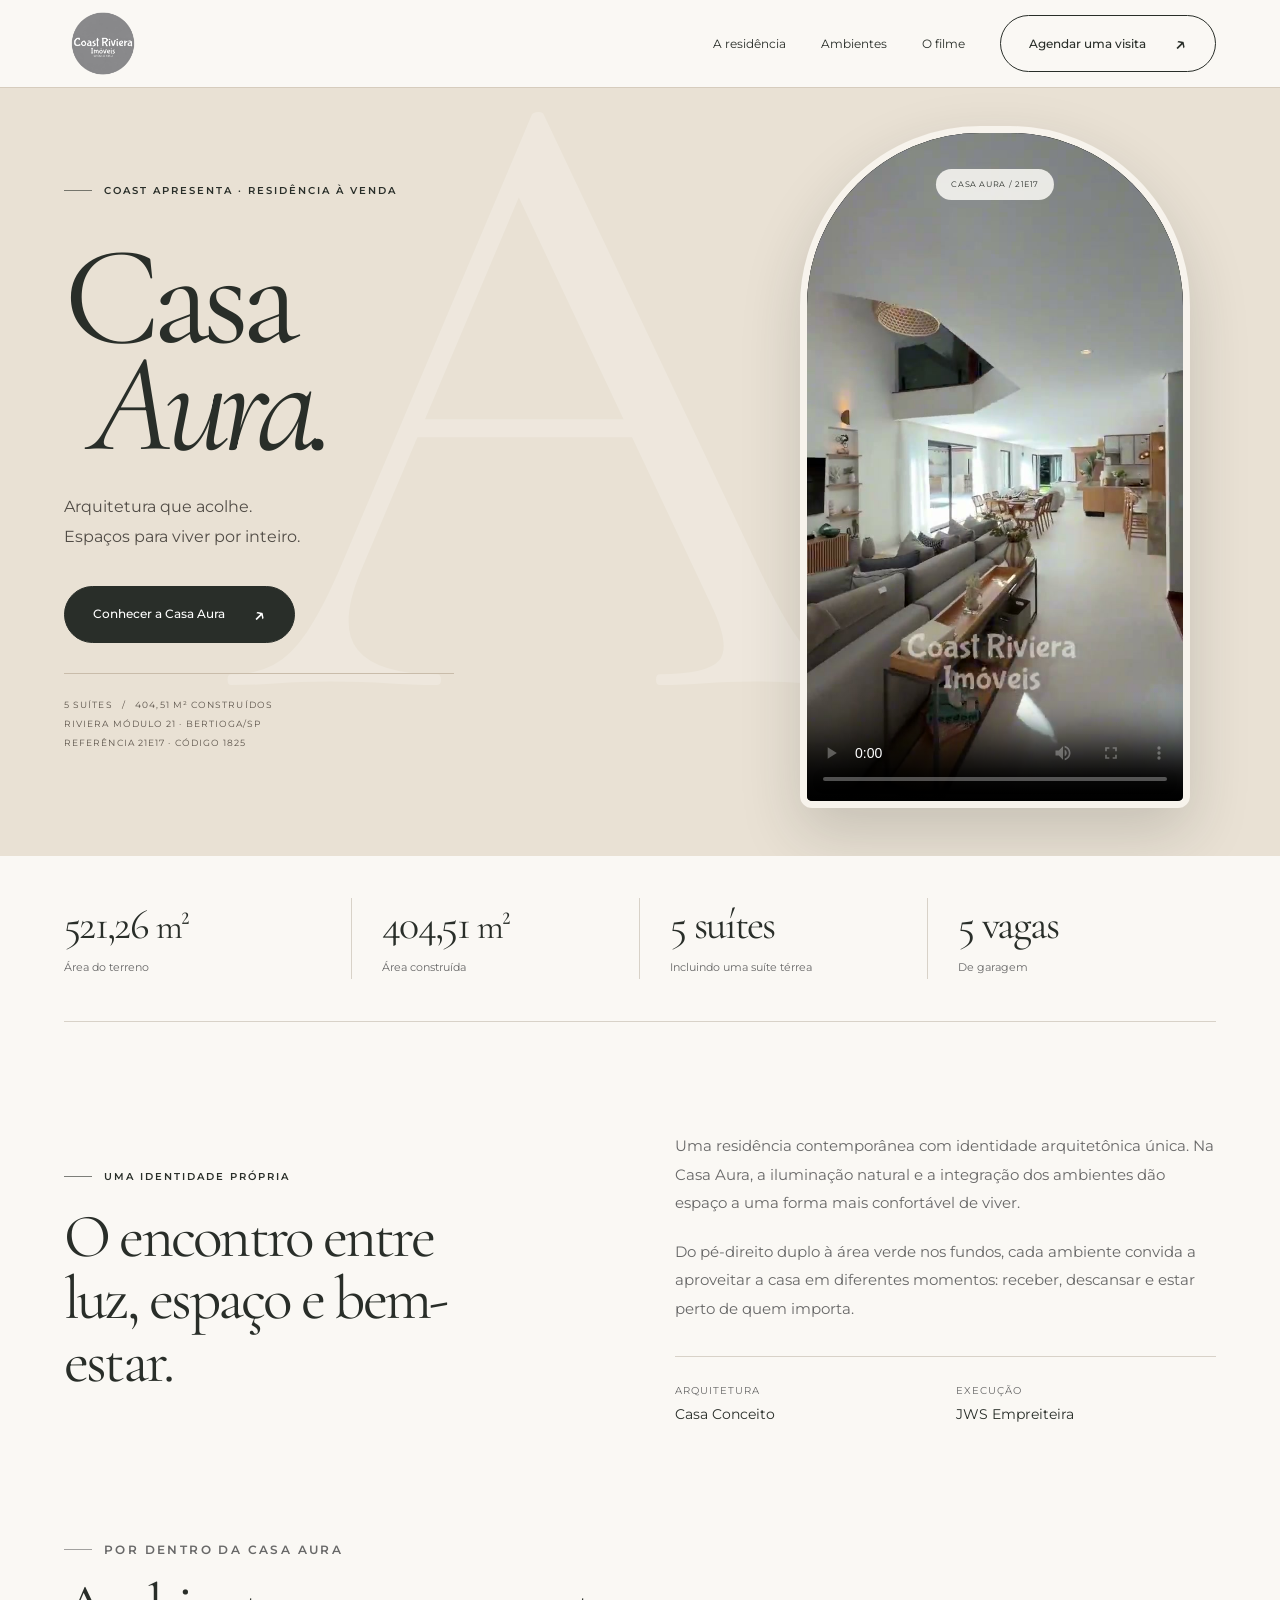
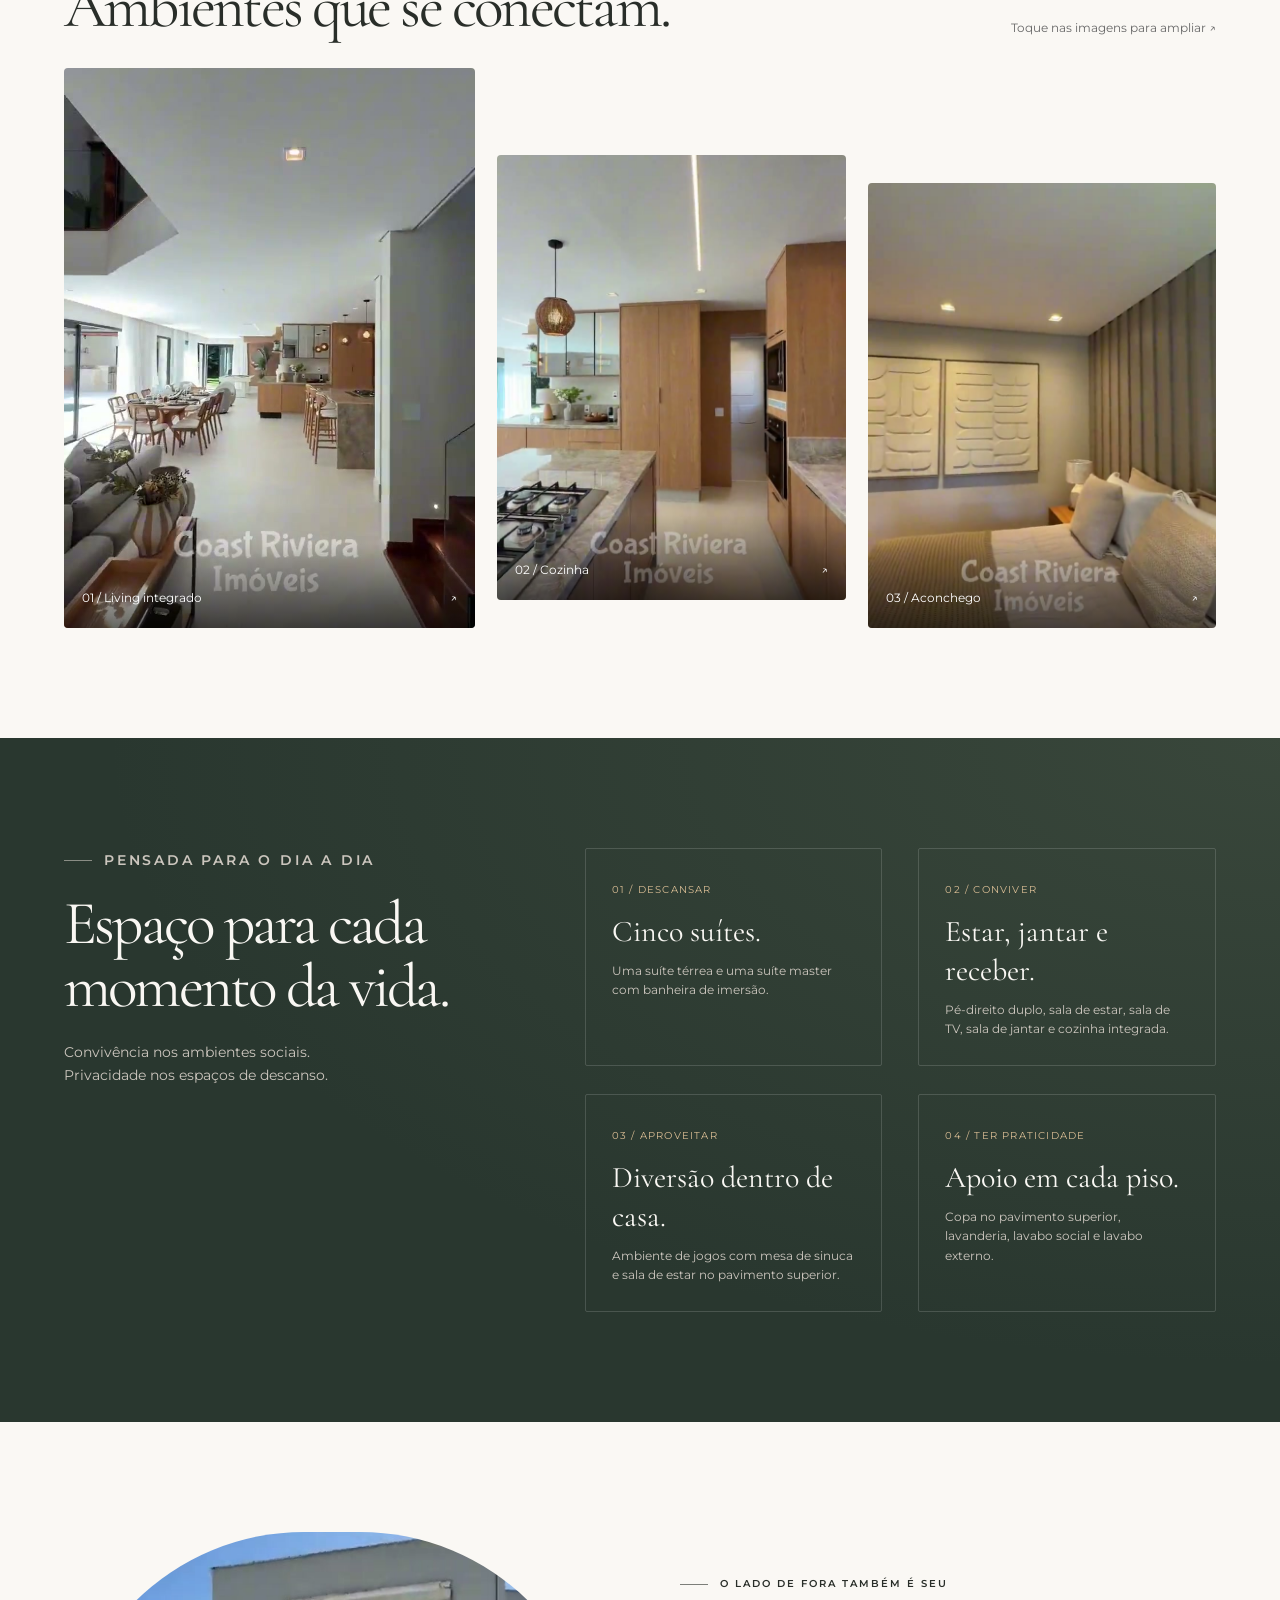
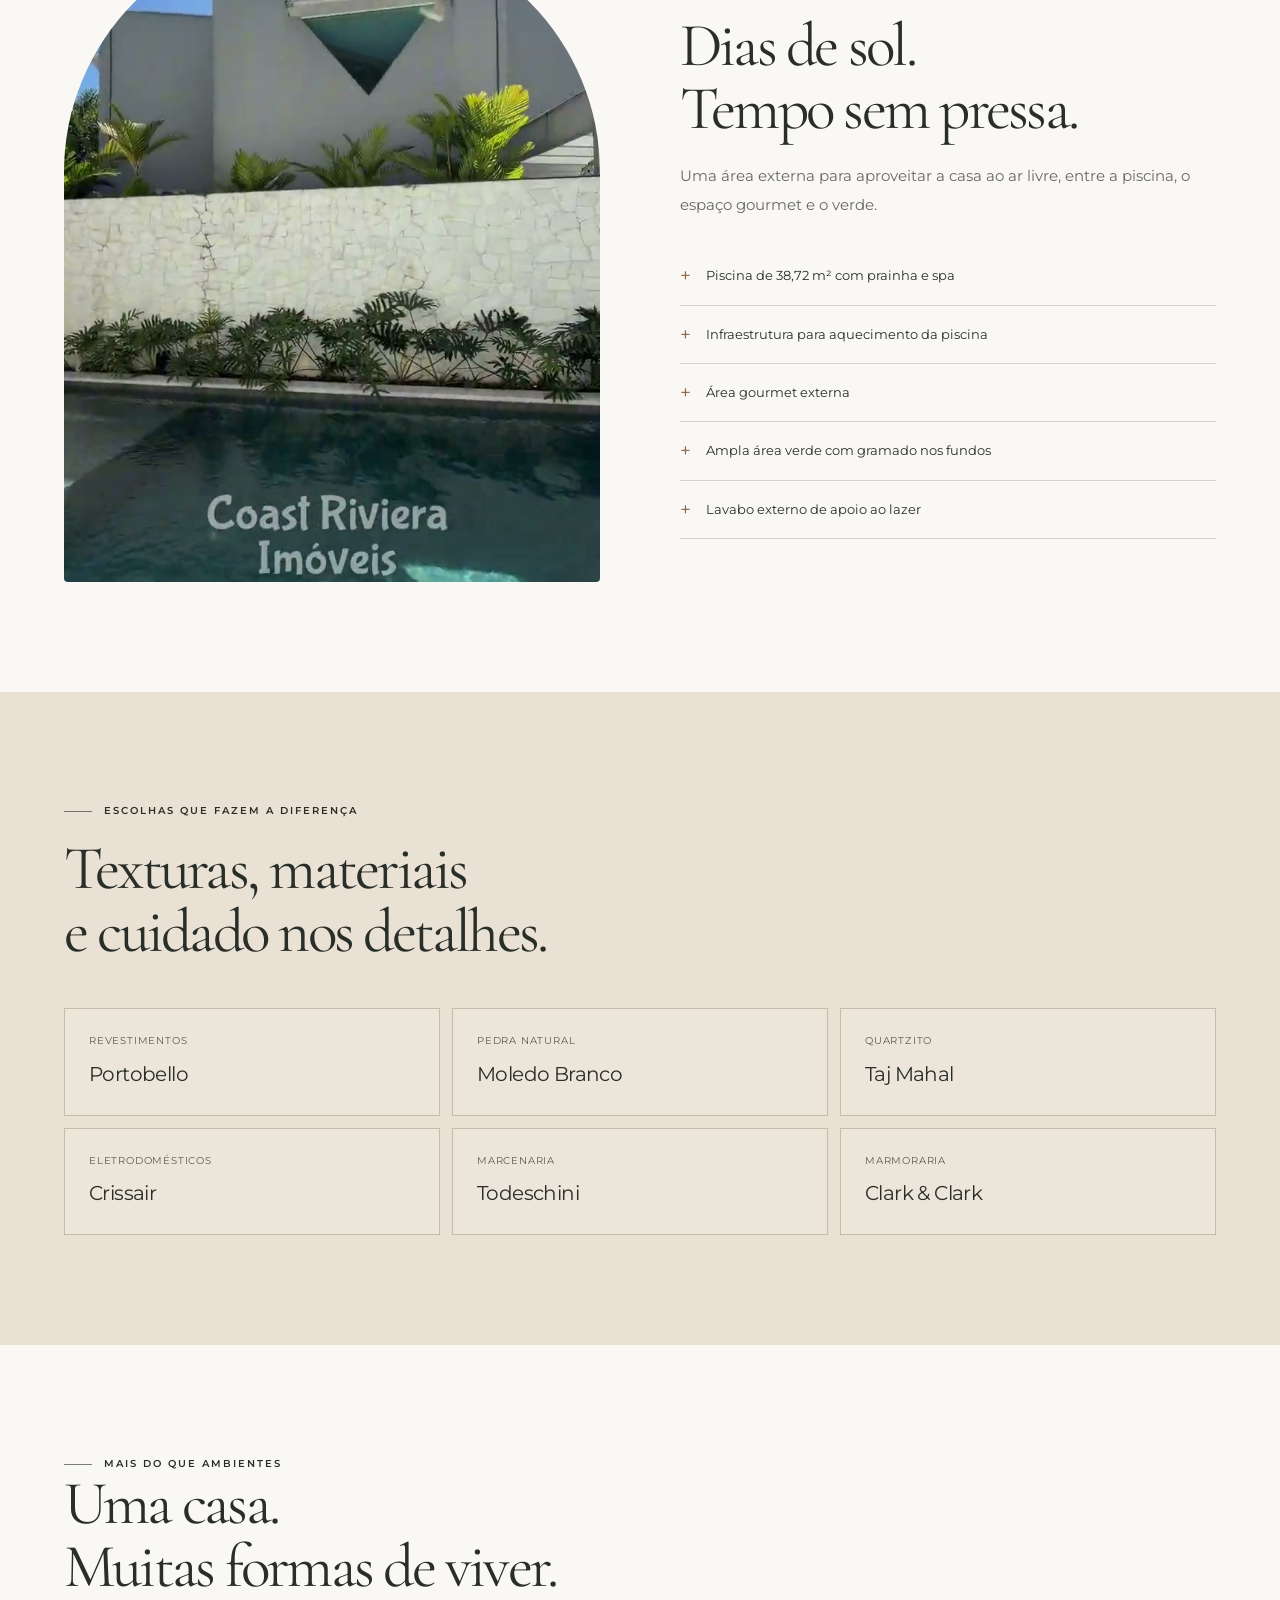
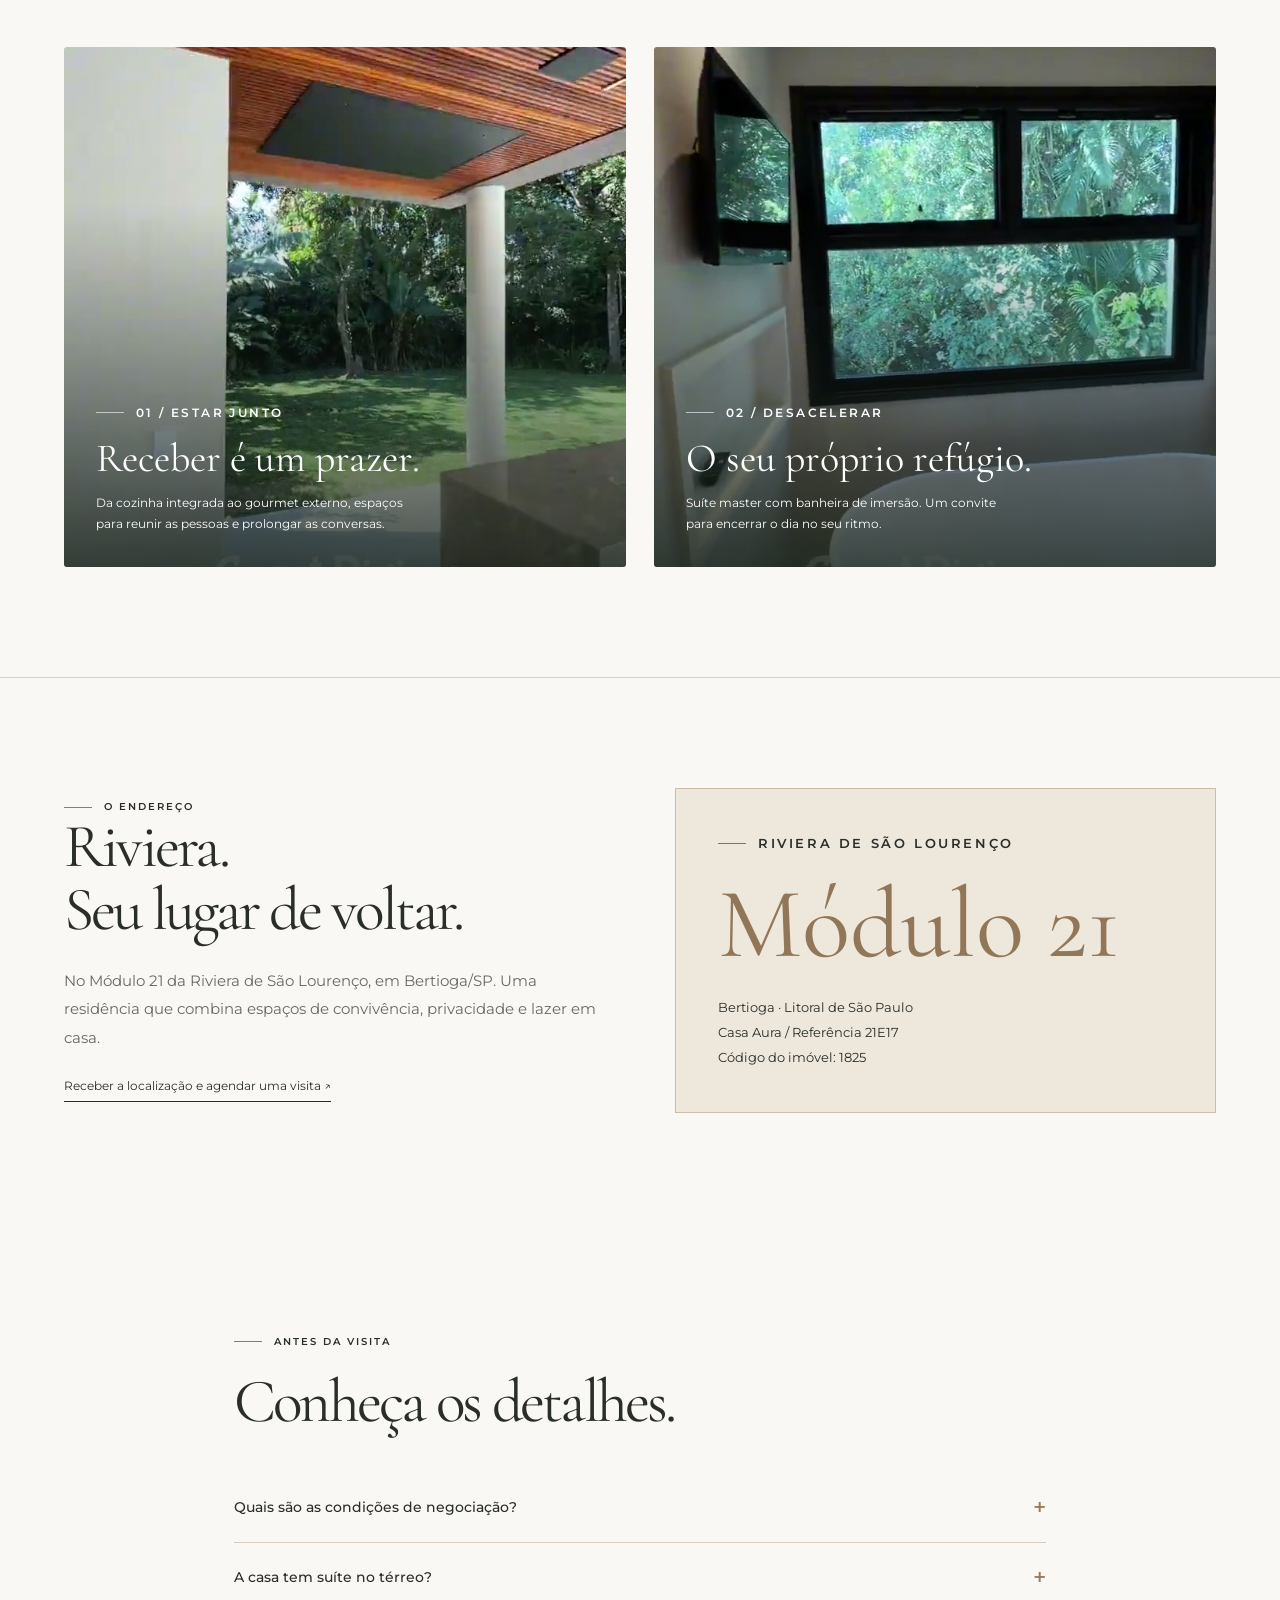
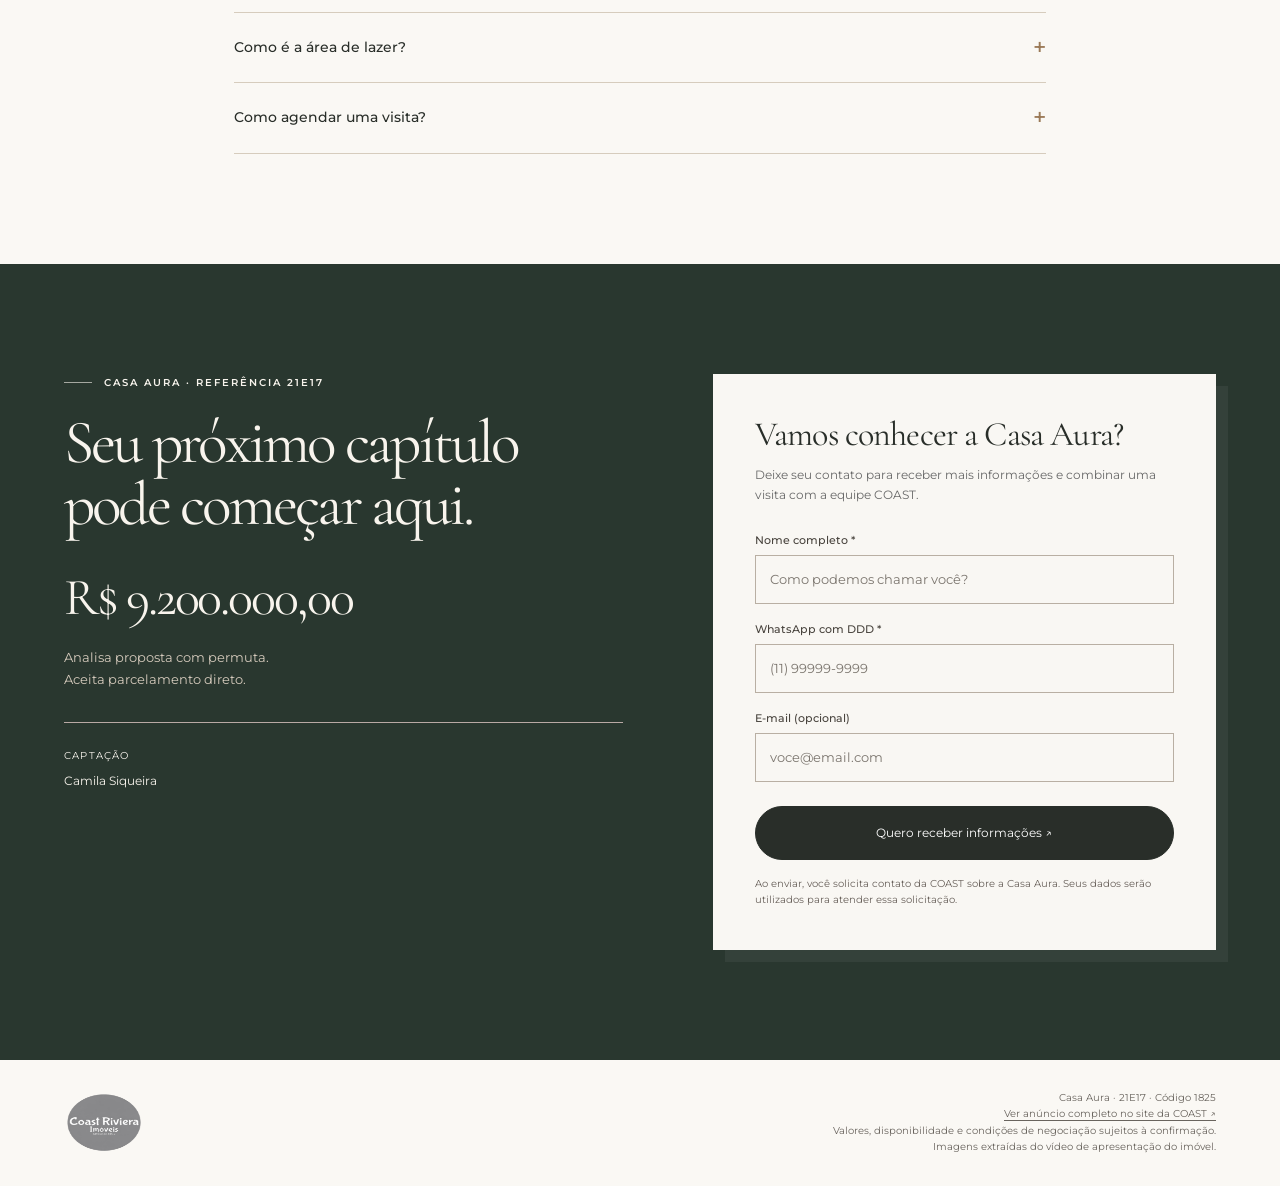
==== public/index.html @ 3fe2ba38 "Refina visual editorial e adiciona seções e animações acessíveis" ====
<!doctype html>
<html lang="pt-BR"><head><meta charset="utf-8"><meta name="viewport" content="width=device-width, initial-scale=1">
<title>Casa Aura 21E17 | COAST Riviera Imóveis</title>
<meta name="description" content="Conheça a Casa Aura: 5 suítes, 404,51 m² construídos, piscina com spa e área gourmet. R$ 9.200.000,00. Solicite uma visita com a COAST.">
<link rel="preconnect" href="https://fonts.googleapis.com">
<link rel="preconnect" href="https://fonts.gstatic.com" crossorigin>
<link href="https://fonts.googleapis.com/css2?family=Montserrat:wght@400;500;600&display=swap" rel="stylesheet">
<link href="https://fonts.googleapis.com/css2?family=Cormorant+Garamond:ital,wght@0,400;0,500;1,400&display=swap" rel="stylesheet">
<link rel="stylesheet" href="aura.css"><link rel="stylesheet" href="editorial.css"><style>body{margin:0}html{scroll-behavior:smooth}@media(prefers-reduced-motion:reduce){html{scroll-behavior:auto}}</style></head><body>
<div id="aura">
  <header class="aura-wrap aura-nav">
    <a href="#aura" aria-label="COAST Riviera Imóveis — início"><img class="aura-logo" src="assets/coast-logo.png" width="104" height="80" alt="COAST Riviera Imóveis"></a>
    <nav class="aura-navlinks" aria-label="Navegação da Casa Aura"><a href="#aura-residencia">A residência</a><a href="#aura-ambientes">Ambientes</a><a href="#aura-filme">O filme</a><a class="aura-btn aura-btn-outline" href="#aura-contato">Agendar uma visita <span class="aura-arrow" aria-hidden="true">↗</span></a></nav>
  </header>
  <div class="aura-progress" aria-hidden="true"></div>
  <main>
    <section class="aura-hero" aria-labelledby="aura-title">
      <div class="aura-hero-copy"><p class="aura-eyebrow">COAST apresenta · Residência à venda</p><h1 id="aura-title"><span>Casa</span><span>Aura.</span></h1><p class="aura-hero-description">Arquitetura que acolhe.<br>Espaços para viver por inteiro.</p><a class="aura-btn" href="#aura-contato">Conhecer a Casa Aura <span class="aura-arrow" aria-hidden="true">↗</span></a><p class="aura-ref">5 SUÍTES &nbsp; / &nbsp; 404,51 M² CONSTRUÍDOS<br>RIVIERA MÓDULO 21 · BERTIOGA/SP<br>REFERÊNCIA 21E17 · CÓDIGO 1825</p></div>
      <div id="aura-filme" class="aura-hero-media"><video class="aura-hero-video" controls playsinline preload="metadata" poster="assets/hero.jpg" aria-label="Assistir ao vídeo completo da Casa Aura"><source src="assets/casa-aura.mp4" type="video/mp4">Seu navegador não suporta a reprodução deste vídeo.</video><span class="aura-image-label">CASA AURA / 21E17</span></div>
    </section>
    <div class="aura-wrap"><div class="aura-facts" aria-label="Características principais"><div class="aura-fact"><strong>521,26 <small>m²</small></strong><span>Área do terreno</span></div><div class="aura-fact"><strong>404,51 <small>m²</small></strong><span>Área construída</span></div><div class="aura-fact"><strong>5 suítes</strong><span>Incluindo uma suíte térrea</span></div><div class="aura-fact"><strong>5 vagas</strong><span>De garagem</span></div></div></div>
    <section id="aura-residencia" class="aura-wrap aura-section aura-intro"><div><p class="aura-eyebrow">Uma identidade própria</p><h2>O encontro entre<br>luz, espaço e bem-estar.</h2></div><div class="aura-prose"><p>Uma residência contemporânea com identidade arquitetônica única. Na Casa Aura, a iluminação natural e a integração dos ambientes dão espaço a uma forma mais confortável de viver.</p><p>Do pé-direito duplo à área verde nos fundos, cada ambiente convida a aproveitar a casa em diferentes momentos: receber, descansar e estar perto de quem importa.</p><div class="aura-credits"><div><small>Arquitetura</small><span>Casa Conceito</span></div><div><small>Execução</small><span>JWS Empreiteira</span></div></div></div></section>
    <section id="aura-ambientes" class="aura-wrap aura-section" style="padding-top:0"><div class="aura-gallery-head"><div><p class="aura-eyebrow">Por dentro da Casa Aura</p><h2>Ambientes que se conectam.</h2></div><p>Toque nas imagens para ampliar ↗</p></div><div class="aura-gallery">
      <button type="button" class="aura-gallery-tall" data-aura-photo="assets/living.jpg" data-aura-caption="Living integrado com pé-direito duplo" aria-label="Ampliar imagem do living"><figure><img src="assets/living.jpg" loading="lazy" width="1080" height="1920" alt="Salas integradas e pé-direito duplo da Casa Aura"><figcaption><span>01 / Living integrado</span><span aria-hidden="true">↗</span></figcaption></figure></button>
      <button type="button" data-aura-photo="assets/cozinha.jpg" data-aura-caption="Cozinha integrada aos ambientes sociais" aria-label="Ampliar imagem da cozinha"><figure><img src="assets/cozinha.jpg" loading="lazy" width="1080" height="1920" alt="Cozinha da Casa Aura com ilha e marcenaria"><figcaption><span>02 / Cozinha</span><span aria-hidden="true">↗</span></figcaption></figure></button>
      <button type="button" data-aura-photo="assets/suite.jpg" data-aura-caption="Uma das cinco suítes da Casa Aura" aria-label="Ampliar imagem da suíte"><figure><img src="assets/suite.jpg" loading="lazy" width="1080" height="1920" alt="Suíte da Casa Aura com iluminação natural"><figcaption><span>03 / Aconchego</span><span aria-hidden="true">↗</span></figcaption></figure></button>
    </div></section>
    <section class="aura-dark"><div class="aura-wrap aura-section aura-spaces"><div><p class="aura-eyebrow">Pensada para o dia a dia</p><h2>Espaço para cada<br>momento da vida.</h2><p>Convivência nos ambientes sociais.<br>Privacidade nos espaços de descanso.</p></div><div class="aura-space-list"><article><small>01 / DESCANSAR</small><h3>Cinco suítes.</h3><p>Uma suíte térrea e uma suíte master com banheira de imersão.</p></article><article><small>02 / CONVIVER</small><h3>Estar, jantar e receber.</h3><p>Pé-direito duplo, sala de estar, sala de TV, sala de jantar e cozinha integrada.</p></article><article><small>03 / APROVEITAR</small><h3>Diversão dentro de casa.</h3><p>Ambiente de jogos com mesa de sinuca e sala de estar no pavimento superior.</p></article><article><small>04 / TER PRATICIDADE</small><h3>Apoio em cada piso.</h3><p>Copa no pavimento superior, lavanderia, lavabo social e lavabo externo.</p></article></div></div></section>
    <section class="aura-wrap aura-section aura-leisure"><img class="aura-leisure-photo" src="assets/piscina.jpg" width="1080" height="1920" loading="lazy" alt="Piscina da Casa Aura vista da área externa"><div><p class="aura-eyebrow">O lado de fora também é seu</p><h2>Dias de sol.<br>Tempo sem pressa.</h2><p class="aura-prose">Uma área externa para aproveitar a casa ao ar livre, entre a piscina, o espaço gourmet e o verde.</p><ul><li>Piscina de 38,72 m² com prainha e spa</li><li>Infraestrutura para aquecimento da piscina</li><li>Área gourmet externa</li><li>Ampla área verde com gramado nos fundos</li><li>Lavabo externo de apoio ao lazer</li></ul></div></section>
    <section class="aura-materials"><div class="aura-wrap aura-section"><p class="aura-eyebrow">Escolhas que fazem a diferença</p><h2>Texturas, materiais<br>e cuidado nos detalhes.</h2><div class="aura-brands"><div><small>Revestimentos</small><span>Portobello</span></div><div><small>Pedra natural</small><span>Moledo Branco</span></div><div><small>Quartzito</small><span>Taj Mahal</span></div><div><small>Eletrodomésticos</small><span>Crissair</span></div><div><small>Marcenaria</small><span>Todeschini</span></div><div><small>Marmoraria</small><span>Clark &amp; Clark</span></div></div></div></section>
    <section class="aura-wrap aura-section"><p class="aura-eyebrow">Mais do que ambientes</p><h2>Uma casa.<br>Muitas formas de viver.</h2><div class="aura-experiences"><article class="aura-experience"><img src="assets/gourmet.jpg" loading="lazy" width="1080" height="1920" alt="Área gourmet da Casa Aura"><div><p class="aura-eyebrow">01 / Estar junto</p><h3>Receber é um prazer.</h3><p>Da cozinha integrada ao gourmet externo, espaços para reunir as pessoas e prolongar as conversas.</p></div></article><article class="aura-experience"><img src="assets/banheira.jpg" loading="lazy" width="1080" height="1920" alt="Banheira de imersão da suíte master"><div><p class="aura-eyebrow">02 / Desacelerar</p><h3>O seu próprio refúgio.</h3><p>Suíte master com banheira de imersão. Um convite para encerrar o dia no seu ritmo.</p></div></article></div></section>
    <section class="aura-wrap aura-section aura-location"><div><p class="aura-eyebrow">O endereço</p><h2>Riviera.<br>Seu lugar de voltar.</h2><p class="aura-prose" style="margin-top:25px">No Módulo 21 da Riviera de São Lourenço, em Bertioga/SP. Uma residência que combina espaços de convivência, privacidade e lazer em casa.</p><a class="aura-text-link" href="#aura-contato">Receber a localização e agendar uma visita ↗</a></div><div class="aura-location-card"><p class="aura-eyebrow">Riviera de São Lourenço</p><strong>Módulo 21</strong><p>Bertioga · Litoral de São Paulo<br>Casa Aura / Referência 21E17<br>Código do imóvel: 1825</p></div></section>
    <section class="aura-wrap aura-section aura-faq"><p class="aura-eyebrow">Antes da visita</p><h2>Conheça os detalhes.</h2><details><summary>Quais são as condições de negociação?</summary><p>O valor anunciado é de R$ 9.200.000,00. O proprietário analisa propostas com permuta e aceita parcelamento direto. As condições devem ser confirmadas com a equipe COAST.</p></details><details><summary>A casa tem suíte no térreo?</summary><p>Sim. São cinco suítes no total, incluindo uma suíte térrea e uma suíte master com banheira de imersão.</p></details><details><summary>Como é a área de lazer?</summary><p>A casa possui piscina de 38,72 m² com prainha, spa e infraestrutura para aquecimento, área gourmet externa, gramado nos fundos e ambiente de jogos com mesa de sinuca.</p></details><details><summary>Como agendar uma visita?</summary><p>Preencha o formulário abaixo com seu nome e WhatsApp. A equipe COAST entrará em contato para esclarecer dúvidas e combinar a visita conforme a disponibilidade.</p></details></section>
    <section id="aura-contato" class="aura-contact"><div class="aura-wrap aura-section aura-contact-grid"><div><p class="aura-eyebrow">Casa Aura · Referência 21E17</p><h2>Seu próximo capítulo<br>pode começar aqui.</h2><p class="aura-price">R$ 9.200.000,00</p><p class="aura-terms">Analisa proposta com permuta.<br>Aceita parcelamento direto.</p><p class="aura-capture"><span>Captação</span>Camila Siqueira</p></div><div class="aura-form-panel"><h3>Vamos conhecer a Casa Aura?</h3><p class="aura-form-description">Deixe seu contato para receber mais informações e combinar uma visita com a equipe COAST.</p><div id="aura-native-form-slot"><div class="aura-native-form"><form id="casa-aura-21e17" name="casa-aura" method="POST" action="/obrigado.html" data-netlify="true" netlify-honeypot="bot-field">
<input type="hidden" name="form-name" value="casa-aura"><input type="hidden" name="imovel" value="Casa Aura"><input type="hidden" name="referencia" value="21E17"><input type="hidden" name="codigo_imovel" value="1825"><input type="hidden" name="url_imovel" value="https://imobiliariacoastriviera.com.br/imovel/casa-a-venda-5-quartos-riviera-modulo-21-bertioga-sp-id-1825"><input type="hidden" name="origem" value="Landing Casa Aura — COAST"><input type="hidden" name="mensagem" value="Interesse na Casa Aura, referência 21E17, código 1825."><input type="hidden" name="pagina" value=""><input type="hidden" name="utm_source" value=""><input type="hidden" name="utm_medium" value=""><input type="hidden" name="utm_campaign" value=""><input type="hidden" name="utm_content" value=""><input type="hidden" name="utm_term" value=""><p hidden><label>Não preencha este campo: <input name="bot-field" autocomplete="off"></label></p><label for="aura-nome">Nome completo *</label><input id="aura-nome" name="nome" autocomplete="name" placeholder="Como podemos chamar você?" required maxlength="120">
<label for="aura-telefone">WhatsApp com DDD *</label><input id="aura-telefone" name="telefone" type="tel" autocomplete="tel" inputmode="tel" placeholder="(11) 99999-9999" required minlength="10" maxlength="25" pattern="[+\(\) 0-9.\-]{10,25}">
<label for="aura-email">E-mail (opcional)</label><input id="aura-email" name="email" type="email" autocomplete="email" placeholder="voce@email.com" maxlength="180">
<input type="submit" value="Quero receber informações ↗">

</form></div></div><p class="aura-privacy">Ao enviar, você solicita contato da COAST sobre a Casa Aura. Seus dados serão utilizados para atender essa solicitação.</p></div></div></section>
  </main>
  <footer class="aura-wrap aura-footer"><img src="assets/coast-logo.png" alt="COAST Riviera Imóveis" width="80" height="62" loading="lazy"><p>Casa Aura · 21E17 · Código 1825<br><a href="https://imobiliariacoastriviera.com.br/imovel/casa-a-venda-5-quartos-riviera-modulo-21-bertioga-sp-id-1825" target="_blank" rel="noopener noreferrer" style="text-decoration:underline;text-underline-offset:3px">Ver anúncio completo no site da COAST ↗</a><br>Valores, disponibilidade e condições de negociação sujeitos à confirmação.<br>Imagens extraídas do vídeo de apresentação do imóvel.</p></footer>
  <div class="aura-mobile-cta"><div><small>CASA AURA / 21E17</small><strong>R$ 9.200.000,00</strong></div><a class="aura-btn" href="#aura-contato">Agendar visita <span class="aura-arrow" aria-hidden="true">↗</span></a></div>
  <dialog class="aura-lightbox" aria-label="Imagem ampliada do imóvel"><button type="button" class="aura-lightbox-close">Fechar ×</button><img alt=""><p class="aura-lightbox-caption"></p></dialog>
</div>

<script src="aura.js"></script></body></html>
---- public/aura.css ----
/* Identidade extraída do projeto COAST. Estilos restritos à landing. */
#aura { --sand:#e7decf; --bronze:#b8926e; --ink:#333; --muted:#686868; --line:#b9a9a5; color:var(--ink); background:#f9f7f3; font-family:Montserrat,Arial,sans-serif; font-size:16px; line-height:1.65; font-weight:400; overflow:clip; }
#aura *,#aura *::before,#aura *::after { box-sizing:border-box; }
#aura h1,#aura h2,#aura h3,#aura p,#aura figure { margin:0; }
#aura h1,#aura h2,#aura h3 { font-family:inherit; color:inherit; font-weight:400; }
#aura a { color:inherit; text-decoration:none; }
#aura button,#aura input { font:inherit; }
#aura img { display:block; max-width:100%; }
#aura a:focus-visible,#aura button:focus-visible,#aura input:focus-visible { outline:3px solid #996b43; outline-offset:5px; }
#aura section[id] { scroll-margin-top:30px; }
#aura .aura-wrap { max-width:1360px; padding:0 64px; margin:auto; }
#aura .aura-eyebrow { font-size:11px; letter-spacing:.18em; text-transform:uppercase; font-weight:600; line-height:1.8; }
#aura .aura-nav { height:100px; display:flex; align-items:center; justify-content:space-between; gap:28px; }
#aura .aura-logo { width:104px; height:auto; }
#aura .aura-navlinks { display:flex; gap:35px; align-items:center; font-size:12px; }
#aura .aura-navlinks a:hover { text-decoration:underline; text-underline-offset:6px; }
#aura .aura-btn { min-height:50px; border:1px solid var(--ink); border-radius:100px; padding:15px 26px; background:var(--ink); color:#fff; display:inline-flex; align-items:center; justify-content:center; gap:28px; font-size:12px; font-weight:500; line-height:1.5; cursor:pointer; transition:background .2s,color .2s; }
#aura .aura-btn:hover { background:#51463d; color:white; }
#aura .aura-btn-outline { background:transparent; color:var(--ink); }
#aura .aura-btn-light { background:var(--sand); border-color:var(--sand); color:var(--ink); }
#aura .aura-arrow { font-size:21px; line-height:1; }
#aura .aura-hero { display:grid; grid-template-columns:47% 53%; min-height:710px; background:var(--sand); }
#aura .aura-hero-copy { padding:78px 56px 62px max(36px,calc((100vw - 1232px)/2)); display:flex; flex-direction:column; align-items:flex-start; justify-content:center; }
#aura .aura-hero h1 { font-size:clamp(72px,7.2vw,108px); line-height:.98; letter-spacing:-.065em; margin:28px 0 26px; }
#aura .aura-hero h1 span { display:block; }
#aura .aura-hero-description { max-width:370px; font-size:15px; color:#514c46; }
#aura .aura-hero .aura-btn { margin-top:33px; }
#aura .aura-ref { font-size:11px; margin-top:28px; color:#5c544b; letter-spacing:.1em; }
#aura .aura-hero-photo { position:relative; min-height:710px; }
#aura .aura-hero-photo>img { width:100%; height:100%; position:absolute; object-fit:cover; object-position:center 42%; }
#aura .aura-image-label { position:absolute; top:24px; right:24px; padding:9px 15px; background:#f9f7f3ed; border-radius:40px; font-size:10px; letter-spacing:.08em; }
#aura .aura-photo-caption { position:absolute; bottom:28px; left:28px; right:28px; display:flex; justify-content:space-between; align-items:center; color:white; font-size:11px; text-shadow:0 1px 8px #000; }
#aura .aura-facts { display:grid; grid-template-columns:repeat(4,1fr); padding-top:36px; padding-bottom:36px; border-bottom:1px solid #d8d2c8; }
#aura .aura-fact { padding:0 30px; border-right:1px solid #d8d2c8; }
#aura .aura-fact:first-child { padding-left:0; } #aura .aura-fact:last-child { border:0; }
#aura .aura-fact strong { display:block; font-size:29px; letter-spacing:-.04em; font-weight:400; line-height:1.3; }
#aura .aura-fact span { font-size:11px; color:var(--muted); }
#aura .aura-section { padding-top:100px; padding-bottom:100px; }
#aura h2 { font-size:clamp(32px,3.4vw,48px); line-height:1.15; letter-spacing:-.045em; }
#aura .aura-intro { display:grid; grid-template-columns:1fr 1fr; gap:90px; align-items:start; }
#aura .aura-intro h2 { margin-top:20px; max-width:470px; }
#aura .aura-prose { font-size:15px; color:var(--muted); }
#aura .aura-prose p+p { margin-top:20px; }
#aura .aura-credits { display:grid; grid-template-columns:1fr 1fr; gap:20px; margin-top:33px; padding-top:25px; border-top:1px solid #d8d2c8; }
#aura .aura-credits small { display:block; font-size:10px; text-transform:uppercase; letter-spacing:.1em; }
#aura .aura-credits span { color:var(--ink); font-size:14px; }
#aura .aura-gallery-head { display:flex; justify-content:space-between; align-items:end; gap:25px; margin-bottom:30px; }
#aura .aura-gallery-head h2 { margin-top:15px; }
#aura .aura-gallery-head p { font-size:12px; color:var(--muted); }
#aura .aura-gallery { display:grid; grid-template-columns:1.18fr 1fr 1fr; gap:16px; }
#aura .aura-gallery button { border:0; background:none; text-align:left; padding:0; cursor:zoom-in; color:inherit; }
#aura .aura-gallery img { width:100%; height:445px; object-fit:cover; transition:filter .2s; }
#aura .aura-gallery button:hover img { filter:brightness(.9); }
#aura .aura-gallery .aura-gallery-tall img { height:560px; }
#aura .aura-gallery figure { display:flex; flex-direction:column; }
#aura .aura-gallery figcaption { margin-top:12px; font-size:11px; display:flex; justify-content:space-between; }
#aura .aura-gallery>*:nth-child(2) { padding-top:58px; }
#aura .aura-gallery>*:nth-child(3) { padding-top:115px; }
#aura .aura-dark { background:#333; color:#f9f7f3; }
#aura .aura-spaces { display:grid; grid-template-columns:.8fr 1.2fr; gap:100px; }
#aura .aura-spaces h2 { margin-top:20px; margin-bottom:22px; }
#aura .aura-spaces p { color:#ccc6be; font-size:14px; }
#aura .aura-space-list { display:grid; grid-template-columns:1fr 1fr; gap:28px 36px; }
#aura .aura-space-list article { border-top:1px solid #6e665e; padding-top:18px; }
#aura .aura-space-list small { color:#cfac8e; font-size:10px; letter-spacing:.12em; }
#aura .aura-space-list h3 { font-size:19px; margin:10px 0; line-height:1.3; }
#aura .aura-space-list p { font-size:12px; }
#aura .aura-leisure { display:grid; grid-template-columns:1fr 1fr; gap:80px; align-items:center; }
#aura .aura-leisure-photo { height:630px; width:100%; object-fit:cover; }
#aura .aura-leisure h2 { margin:22px 0; }
#aura .aura-leisure ul { list-style:none; padding:0; margin:28px 0 0; }
#aura .aura-leisure li { padding:13px 0; border-bottom:1px solid #d8d2c8; font-size:13px; display:flex; align-items:center; gap:15px; }
#aura .aura-leisure li::before { content:'+'; color:#8c6747; font-size:19px; }
#aura .aura-materials { background:var(--sand); }
#aura .aura-materials h2 { margin-top:18px; max-width:570px; }
#aura .aura-brands { display:grid; grid-template-columns:repeat(3,1fr); margin-top:45px; border-top:1px solid var(--line); }
#aura .aura-brands div { padding:25px 20px 25px 0; border-bottom:1px solid var(--line); }
#aura .aura-brands small { display:block; font-size:10px; letter-spacing:.08em; text-transform:uppercase; margin-bottom:8px; color:#625a52; }
#aura .aura-brands span { font-size:20px; letter-spacing:-.03em; }
#aura .aura-tour { display:grid; grid-template-columns:1fr .75fr; gap:100px; align-items:center; }
#aura .aura-tour h2 { margin-top:20px; margin-bottom:22px; }
#aura .aura-tour .aura-btn { margin-top:28px; }
#aura .aura-video { display:block; width:100%; max-width:370px; max-height:640px; margin-left:auto; background:#222; aspect-ratio:9/16; border-radius:2px; }
#aura .aura-contact { background:#e7decf; }
#aura .aura-contact-grid { display:grid; grid-template-columns:1fr .9fr; gap:90px; align-items:start; }
#aura .aura-contact h2 { margin:20px 0 30px; }
#aura .aura-price { font-size:36px; letter-spacing:-.04em; line-height:1.2; }
#aura .aura-terms { margin-top:18px; font-size:13px; color:#5a5149; }
#aura .aura-capture { margin-top:32px; padding-top:25px; border-top:1px solid var(--line); font-size:12px; }
#aura .aura-capture span { display:block; font-size:10px; text-transform:uppercase; letter-spacing:.12em; margin-bottom:6px; }
#aura .aura-form-panel { padding:35px; background:#f9f7f3; border:1px solid #ddd4c5; }
#aura .aura-form-panel h3 { font-size:23px; line-height:1.3; margin-bottom:12px; letter-spacing:-.025em; }
#aura .aura-form-description { font-size:12px; color:var(--muted); margin-bottom:26px; }
#aura .aura-native-form { margin:0; }
#aura .aura-native-form form { margin:0; }
#aura .aura-native-form label { display:block; margin:16px 0 6px; font-size:11px; font-weight:500; color:#49443e; }
#aura .aura-native-form input:not([type=submit]):not([type=hidden]) { display:block; width:100%; height:49px; border:1px solid #b9afa3; border-radius:0; padding:12px 14px; background:transparent; color:var(--ink); font-size:13px; margin:0; }
#aura .aura-native-form input::placeholder { color:#7b756e; }
#aura .aura-native-form [type=submit] { width:100%; margin:24px 0 0; border:1px solid var(--ink); border-radius:100px; padding:16px 20px; background:var(--ink); color:#fff; cursor:pointer; white-space:normal; height:auto; font-size:12px; }
#aura .aura-native-form [type=submit]:hover { background:#51463d; }
#aura .aura-native-form .w-form-done,#aura .aura-native-form .w-form-fail { padding:20px; margin-top:15px; font-size:13px; }
#aura .aura-native-form .w-form-done { background:#e2ebe0; }
#aura .aura-native-form .w-form-fail { background:#f6e3dc; }
#aura .aura-privacy { font-size:10px; color:#68605a; margin-top:16px; line-height:1.6; }
#aura .aura-form-notice { font-size:12px; color:#665b51; }
#aura .aura-footer { padding-top:30px; padding-bottom:30px; display:flex; justify-content:space-between; align-items:center; gap:25px; }
#aura .aura-footer img { width:80px; }
#aura .aura-footer p { font-size:10px; color:#69645e; text-align:right; max-width:500px; }
#aura .aura-mobile-cta { display:none; }
#aura .aura-lightbox { border:0; background:#1e1e1e; padding:18px; width:min(94vw,680px); max-height:94dvh; color:#fff; }
#aura .aura-lightbox::backdrop { background:#000c; }
#aura .aura-lightbox img { max-height:76dvh; width:100%; object-fit:contain; }
#aura .aura-lightbox-close { background:none; color:white; border:1px solid #aaa; border-radius:30px; padding:6px 16px; cursor:pointer; margin-bottom:12px; float:right; }
#aura .aura-lightbox-caption { clear:both; padding-top:12px; font-size:12px; }
@media(min-width:1600px) { #aura .aura-hero-copy { padding-left:max(64px,calc((100vw - 1232px)/2)); } }
@media(max-width:1100px) { #aura .aura-wrap { padding-left:36px; padding-right:36px; } #aura .aura-hero-copy { padding:55px 36px; } #aura .aura-hero,#aura .aura-hero-photo { min-height:650px; } #aura .aura-intro,#aura .aura-spaces,#aura .aura-leisure,#aura .aura-tour,#aura .aura-contact-grid { gap:45px; } #aura .aura-gallery img { height:370px; } #aura .aura-gallery .aura-gallery-tall img { height:485px; } #aura .aura-navlinks { gap:20px; } }
@media(max-width:767px) { #aura .aura-wrap { padding-left:23px; padding-right:23px; } #aura .aura-nav { height:80px; } #aura .aura-logo { width:83px; } #aura .aura-navlinks>a:not(.aura-btn) { display:none; } #aura .aura-nav .aura-btn { padding:11px 17px; min-height:42px; font-size:10px; gap:12px; } #aura .aura-hero { grid-template-columns:1fr; } #aura .aura-hero-copy { padding:43px 23px 42px; } #aura .aura-hero h1 { font-size:80px; margin:21px 0; } #aura .aura-hero h1 span { display:inline; } #aura .aura-hero h1 span+span::before { content:' '; } #aura .aura-hero-description { font-size:14px; max-width:440px; } #aura .aura-hero .aura-btn { margin-top:24px; } #aura .aura-ref { margin-top:20px; } #aura .aura-hero-photo { min-height:530px; } #aura .aura-hero-photo>img { object-position:center 38%; } #aura .aura-facts { grid-template-columns:1fr 1fr; gap:24px 0; padding-top:28px; padding-bottom:28px; } #aura .aura-fact { padding:0 0 0 20px; } #aura .aura-fact:nth-child(odd) { padding-left:0; } #aura .aura-fact:nth-child(even) { border:0; } #aura .aura-fact strong { font-size:27px; } #aura .aura-fact span { font-size:10px; } #aura .aura-section { padding-top:65px; padding-bottom:65px; } #aura .aura-intro,#aura .aura-spaces,#aura .aura-leisure,#aura .aura-tour,#aura .aura-contact-grid { grid-template-columns:1fr; gap:35px; } #aura .aura-intro h2 { max-width:390px; } #aura .aura-prose { font-size:14px; } #aura .aura-gallery-head { display:block; } #aura .aura-gallery-head p { margin-top:15px; } #aura .aura-gallery { grid-template-columns:1fr 1fr; gap:22px 12px; } #aura .aura-gallery .aura-gallery-tall { grid-column:span 2; } #aura .aura-gallery .aura-gallery-tall img { height:500px; } #aura .aura-gallery img { height:280px; } #aura .aura-gallery>*:nth-child(2),#aura .aura-gallery>*:nth-child(3) { padding:0; } #aura .aura-gallery figcaption { font-size:10px; } #aura .aura-space-list { gap:25px 23px; } #aura .aura-space-list h3 { font-size:18px; } #aura .aura-leisure-photo { height:510px; } #aura .aura-brands { grid-template-columns:1fr 1fr; } #aura .aura-brands span { font-size:18px; } #aura .aura-brands div { padding-top:20px; padding-bottom:20px; } #aura .aura-video { margin:0 auto; max-width:350px; } #aura .aura-form-panel { padding:27px 22px; } #aura .aura-price { font-size:33px; } #aura .aura-footer { flex-direction:column; align-items:flex-start; padding-bottom:105px; } #aura .aura-footer p { text-align:left; } #aura .aura-mobile-cta { display:flex; position:fixed; bottom:0; left:0; right:0; z-index:100; background:#f9f7f3f5; border-top:1px solid #ccc2b3; padding:12px 18px calc(12px + env(safe-area-inset-bottom)); align-items:center; justify-content:space-between; gap:12px; } #aura .aura-mobile-cta strong { font-size:14px; font-weight:500; display:block; } #aura .aura-mobile-cta small { font-size:9px; display:block; color:var(--muted); } #aura .aura-mobile-cta .aura-btn { font-size:10px; padding:11px 17px; min-height:43px; } }
@media(max-width:767px) { #aura .aura-hero h1 { font-size:clamp(52px,16vw,72px); } }
@media(prefers-reduced-motion:reduce) { #aura * { scroll-behavior:auto!important; transition:none!important; } }

/* Vídeo principal: enquadramento vertical completo e controles nativos. */
#aura .aura-hero-media { position:relative; background:#252525; min-width:0; display:flex; justify-content:center; align-items:center; }
#aura .aura-hero-video { display:block; width:100%; height:710px; max-height:85svh; object-fit:contain; background:#252525; }
#aura .aura-hero-media .aura-image-label { pointer-events:none; top:16px; right:16px; z-index:1; }
@media(max-width:1100px) { #aura .aura-hero-video { height:650px; } }
@media(max-width:767px) {
  #aura .aura-nav { height:68px; }
  #aura .aura-logo { width:70px; }
  #aura .aura-hero { display:flex; flex-direction:column; min-height:0; }
  #aura .aura-hero-media { order:-1; width:100%; }
  #aura .aura-hero-video { width:100%; height:calc(100svh - 155px); min-height:320px; max-height:720px; }
  #aura .aura-hero-copy { padding:28px 23px 34px; }
  #aura .aura-hero h1 { margin:14px 0; font-size:clamp(48px,14vw,64px); }
  #aura .aura-hero .aura-btn { margin-top:22px; }
  #aura .aura-ref { margin-top:22px; }
}
---- public/editorial.css ----
/* Direção editorial: arquitetura, materiais naturais e movimento discreto. */
#aura{--sand:#e9e1d4;--ink:#292e29;--bronze:#9a7956;background:#faf8f4;color:var(--ink)}
#aura h1,#aura h2,#aura .aura-price{font-family:'Cormorant Garamond',Georgia,serif;font-weight:400}
#aura h2{font-size:clamp(42px,4.8vw,72px);letter-spacing:-.045em;line-height:1.02}
#aura .aura-eyebrow{display:flex;align-items:center;gap:12px;font-size:10px;letter-spacing:.2em}
#aura .aura-eyebrow::before{content:'';display:block;width:28px;height:1px;background:currentColor;opacity:.6}
#aura .aura-nav{height:88px;background:#faf8f4;max-width:none;padding-inline:5vw;border-bottom:1px solid #d6ccbd}
#aura .aura-logo{width:78px;max-height:68px;object-fit:contain}
#aura .aura-btn{transition:background .25s,transform .25s,box-shadow .25s;background:var(--ink);border-color:var(--ink);padding:17px 28px}
#aura .aura-btn:hover{transform:translateY(-3px);box-shadow:0 9px 24px #292e2920;background:#4b5749}
#aura .aura-btn-outline{background:transparent}
#aura .aura-arrow{transition:transform .25s}#aura .aura-btn:hover .aura-arrow{transform:translate(3px,-3px)}
#aura .aura-hero{position:relative;grid-template-columns:55% 45%;background:#e9e1d4;min-height:750px;padding:38px 5vw 48px;gap:3vw;overflow:hidden}
#aura .aura-hero::before{content:'A';position:absolute;left:18%;top:-140px;font:900px/1 'Cormorant Garamond',Georgia,serif;color:#fff3;pointer-events:none}
#aura .aura-hero-copy{padding:38px 0;position:relative;z-index:1}
#aura .aura-hero h1{font-size:clamp(96px,11vw,174px);line-height:.76;letter-spacing:-.065em;margin:44px 0 34px}
#aura .aura-hero h1 span{display:inline}#aura .aura-hero h1 span+span{display:block;font-style:italic;padding-left:11%}
#aura .aura-hero-description{font-size:16px;line-height:1.9;max-width:370px}
#aura .aura-hero-media{align-self:center;justify-self:center;width:100%;max-width:390px;border-radius:180px 180px 12px 12px;overflow:hidden;box-shadow:0 24px 60px #292e292e;background:#252925;border:7px solid #f7f3ec}
#aura .aura-hero-video{height:auto;max-height:none;aspect-ratio:9/16;width:100%;object-fit:contain}
#aura .aura-hero-media .aura-image-label{top:36px;right:50%;transform:translateX(50%);white-space:nowrap;background:#faf8f4dd;font-size:8px}
#aura .aura-ref{font-size:9px;line-height:2.1;letter-spacing:.12em;border-top:1px solid #c9bcaa;padding-top:22px;margin-top:30px;width:min(100%,390px)}
#aura .aura-facts{padding-block:42px}#aura .aura-fact strong{font-family:'Cormorant Garamond',Georgia,serif;font-size:42px}
#aura .aura-section{padding-block:110px}#aura .aura-intro{gap:70px;align-items:center}
#aura .aura-credits{padding-top:24px}#aura .aura-prose{line-height:1.9}
#aura .aura-gallery{gap:22px}#aura .aura-gallery figure{position:relative;overflow:hidden;border-radius:4px}
#aura .aura-gallery img{transition:transform .7s,filter .7s}
#aura .aura-gallery button:hover img{transform:scale(1.04);filter:brightness(.85)}
#aura .aura-gallery figcaption{position:absolute;bottom:0;left:0;width:100%;padding:45px 18px 20px;color:white;background:linear-gradient(transparent,#0009);font-size:12px}
#aura .aura-dark{background:#29372f;background-image:radial-gradient(ellipse at top right,#65725b44,transparent 65%)}
#aura .aura-space-list article{padding:26px;border:1px solid #ffffff26;border-radius:2px;transition:background .3s,transform .3s}
#aura .aura-space-list article:hover{background:#ffffff09;transform:translateY(-4px)}
#aura .aura-space-list small{color:#d9bd94}#aura .aura-space-list h3{font-family:'Cormorant Garamond',Georgia,serif;font-size:30px}
#aura .aura-leisure-photo{border-radius:240px 240px 4px 4px;height:650px}
#aura .aura-brands{border:0;gap:12px}#aura .aura-brands div{border:1px solid #c8baa7;padding:24px;background:#ffffff25;transition:background .3s}#aura .aura-brands div:hover{background:#ffffff70}
#aura .aura-experiences{display:grid;grid-template-columns:1fr 1fr;gap:28px;margin-top:48px}
#aura .aura-experience{position:relative;min-height:520px;overflow:hidden;border-radius:3px}
#aura .aura-experience img{width:100%;height:100%;position:absolute;object-fit:cover;transition:transform .8s}
#aura .aura-experience:hover img{transform:scale(1.04)}
#aura .aura-experience div{position:absolute;inset:0;display:flex;flex-direction:column;justify-content:flex-end;padding:32px;color:#fff;background:linear-gradient(transparent 30%,#17221bcb)}
#aura .aura-experience h3{font:40px/1.1 'Cormorant Garamond',Georgia,serif;margin:12px 0}#aura .aura-experience p{font-size:12px;max-width:330px;line-height:1.8}
#aura .aura-location{border-top:1px solid #d9cebf;display:grid;grid-template-columns:1fr 1fr;gap:70px;align-items:center}
#aura .aura-location-card{border:1px solid #cbbda9;padding:42px;background:#eee7dc;position:relative}
#aura .aura-location-card strong{font:100px/1 'Cormorant Garamond',Georgia,serif;display:block;color:#917658;margin:20px 0}
#aura .aura-location-card p{font-size:13px;line-height:1.9}#aura .aura-text-link{display:inline-block;border-bottom:1px solid;margin-top:24px;padding-bottom:5px;font-size:12px}
#aura .aura-faq{max-width:940px}#aura .aura-faq h2{margin:20px 0 40px}#aura details{border-bottom:1px solid #d6ccbd;padding:23px 0}
#aura summary{cursor:pointer;list-style:none;display:flex;justify-content:space-between;gap:24px;font-size:14px;font-weight:500}#aura summary::-webkit-details-marker{display:none}#aura summary::after{content:'+';font-size:23px;color:#9a7956;line-height:1}#aura details[open] summary::after{content:'−'}#aura details p{font-size:13px;color:#686868;line-height:1.9;padding-top:18px;max-width:700px}
#aura .aura-contact{background:#29372f;color:#f8f4ed}#aura .aura-contact .aura-terms{color:#d6cbbd}#aura .aura-price{font-size:52px}#aura .aura-form-panel{color:var(--ink);border:0;padding:42px;box-shadow:12px 12px 0 #ffffff0d}
#aura .aura-form-panel h3{font:34px/1.1 'Cormorant Garamond',Georgia,serif}
#aura .aura-native-form input:focus{outline:2px solid #9a7956;outline-offset:2px}#aura .aura-native-form [type=submit]{transition:background .3s,transform .3s}#aura .aura-native-form [type=submit]:hover{transform:translateY(-2px)}
#aura .aura-progress{position:fixed;top:0;left:0;height:3px;background:#b8926e;width:100%;transform:scaleX(0);transform-origin:left;z-index:200;pointer-events:none}
#aura .aura-reveal{opacity:1;transform:none}#aura .aura-reveal.is-waiting{opacity:0;transform:translateY(26px)}#aura .aura-reveal.is-visible{opacity:1;transform:none;transition:opacity .75s ease,transform .75s ease}
@media(min-width:768px){#aura .aura-hero-copy{animation:aura-enter .8s both}#aura .aura-hero-media{animation:aura-enter 1s .1s both}}
@keyframes aura-enter{from{opacity:0;transform:translateY(20px)}to{opacity:1;transform:none}}
@media(max-width:1100px){#aura .aura-hero{min-height:0}#aura .aura-space-list article{padding:18px}#aura .aura-space-list{gap:16px}#aura .aura-wrap{padding-inline:30px}}
@media(max-width:767px){
 #aura .aura-nav{height:70px;padding-inline:20px}#aura .aura-logo{width:62px;max-height:55px}#aura .aura-nav .aura-btn{font-size:9px;padding:10px 15px}
 #aura .aura-hero{padding:22px 20px 36px;gap:0}#aura .aura-hero::before{font-size:620px;left:-120px;top:160px}
 #aura .aura-hero-media{order:-1;max-width:310px;border-width:5px;border-radius:140px 140px 8px 8px;margin:0 auto;max-height:60svh}
 #aura .aura-hero-video{height:59svh;min-height:0;max-height:550px;object-fit:contain}#aura .aura-hero-copy{padding:30px 0 0;align-items:center;text-align:center}
 #aura .aura-hero h1{font-size:clamp(72px,23vw,110px);margin:27px 0 22px;line-height:.85}#aura .aura-hero h1 span+span{display:inline;padding:0}#aura .aura-hero h1 span+span::before{content:' '}
 #aura .aura-hero-description{font-size:13px}#aura .aura-hero .aura-btn{margin-top:23px}#aura .aura-ref{font-size:8px;margin-top:24px}
 #aura .aura-wrap{padding-inline:22px}#aura .aura-section{padding-block:68px}#aura h2{font-size:44px}#aura .aura-eyebrow{font-size:9px;letter-spacing:.14em}
 #aura .aura-facts{gap:28px 0;padding-block:30px}#aura .aura-fact strong{font-size:34px}#aura .aura-intro{gap:28px}
 #aura .aura-gallery{gap:14px}#aura .aura-gallery .aura-gallery-tall img{height:450px}#aura .aura-gallery img{height:290px}#aura .aura-gallery figcaption{font-size:9px;padding:35px 12px 15px}
 #aura .aura-space-list{grid-template-columns:1fr;gap:12px}#aura .aura-space-list article{padding:25px}#aura .aura-space-list h3{font-size:30px}
 #aura .aura-leisure-photo{height:480px}#aura .aura-brands{gap:10px}#aura .aura-brands div{padding:19px 14px}#aura .aura-brands span{font-size:16px}#aura .aura-brands small{font-size:8px}
 #aura .aura-experiences{grid-template-columns:1fr;gap:18px;margin-top:28px}#aura .aura-experience{min-height:440px}#aura .aura-experience div{padding:25px}#aura .aura-experience h3{font-size:36px}
 #aura .aura-location{grid-template-columns:1fr;gap:30px}#aura .aura-location-card{padding:28px}#aura .aura-location-card strong{font-size:80px}
 #aura .aura-price{font-size:43px}#aura .aura-form-panel{padding:28px 22px;box-shadow:none}#aura .aura-contact-grid{gap:38px}#aura .aura-mobile-cta{box-shadow:0 -8px 35px #292e2912}
}
@media(prefers-reduced-motion:reduce){#aura *,#aura *::before,#aura *::after{animation:none!important;transition:none!important}#aura .aura-reveal.is-waiting{opacity:1;transform:none}}
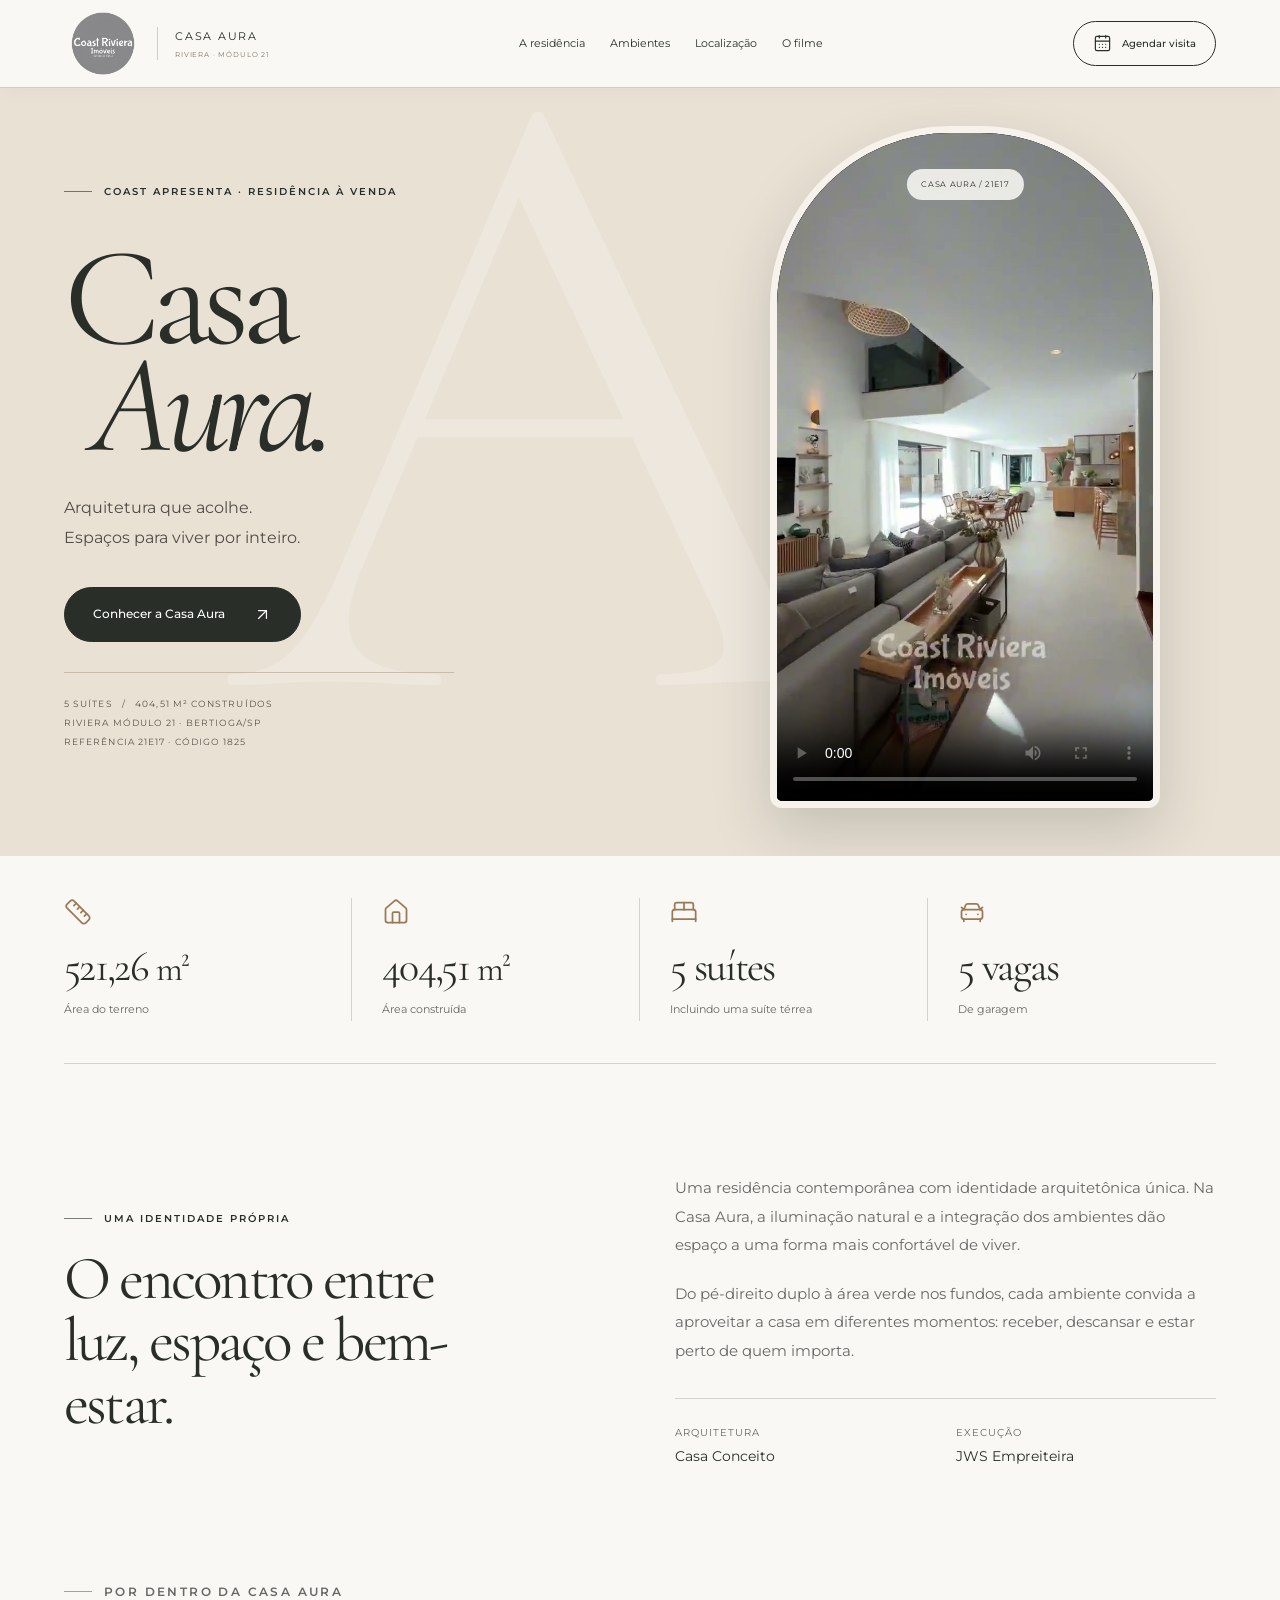
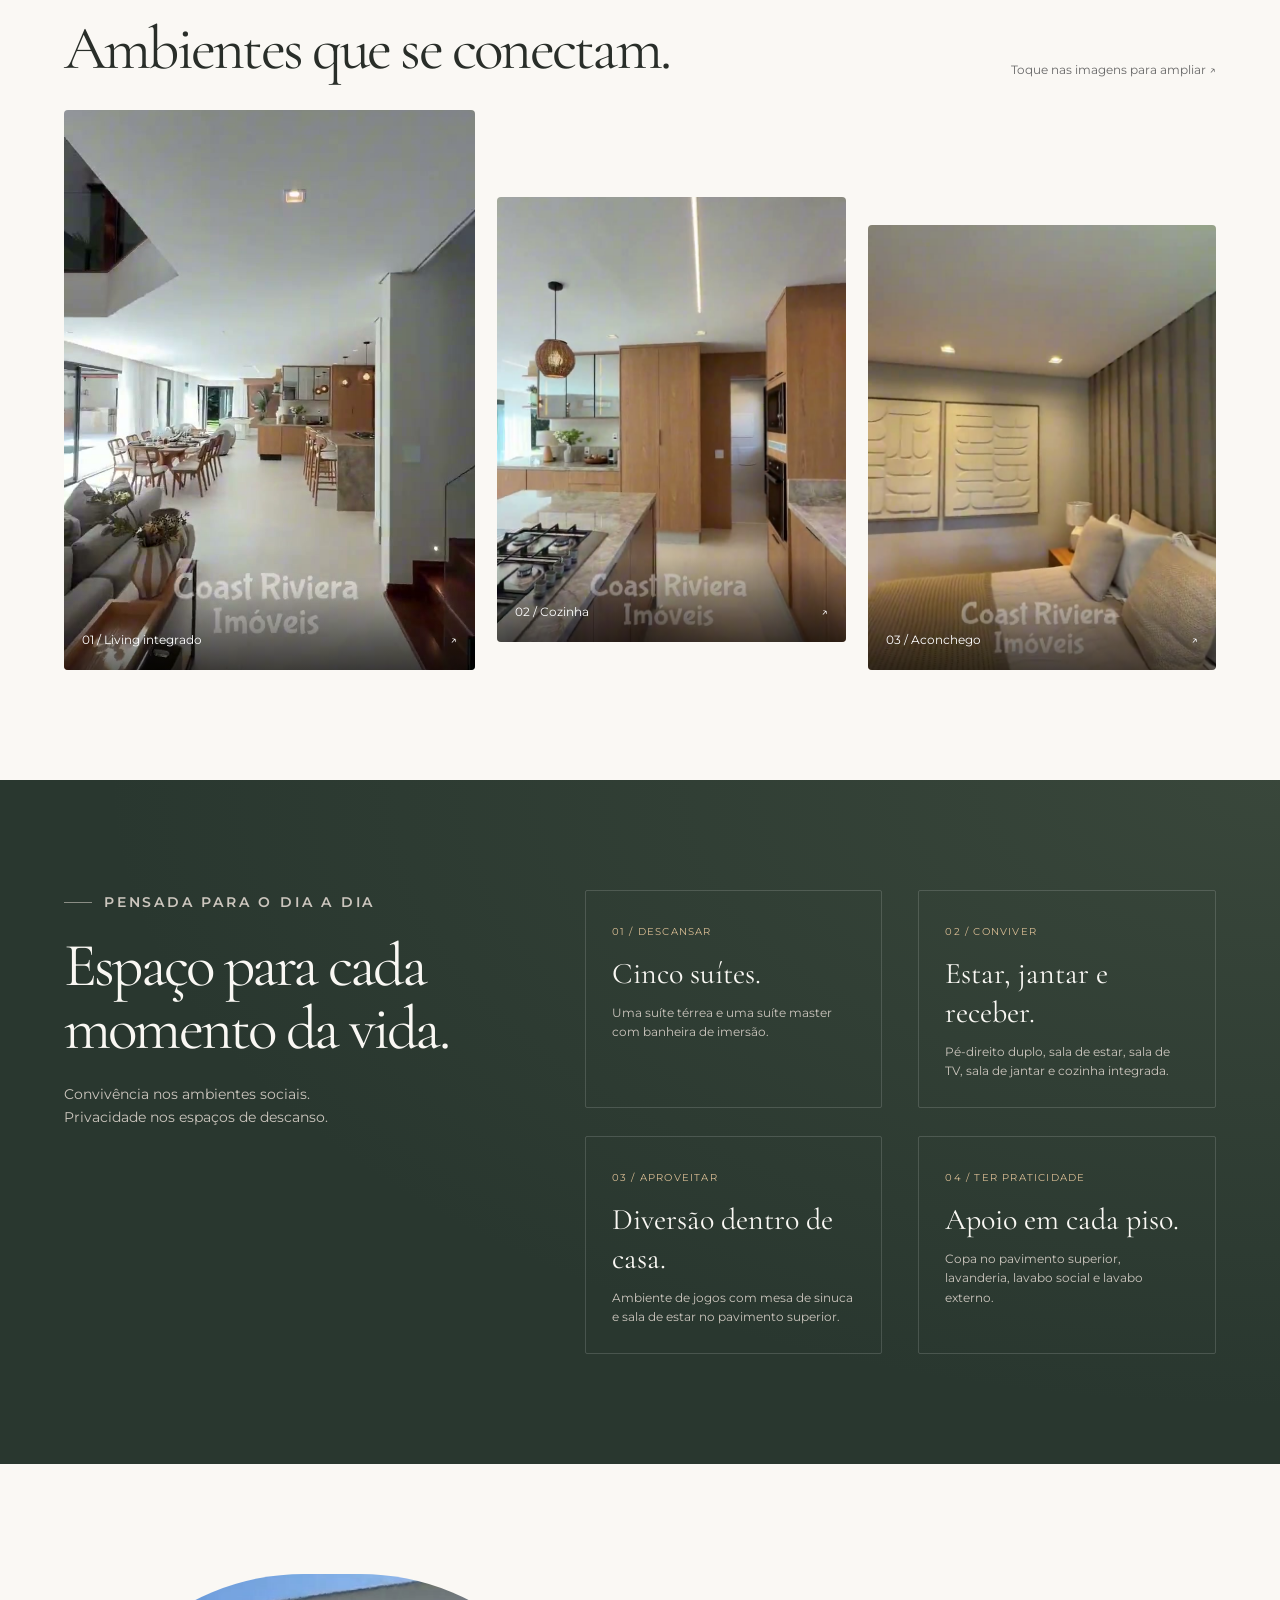
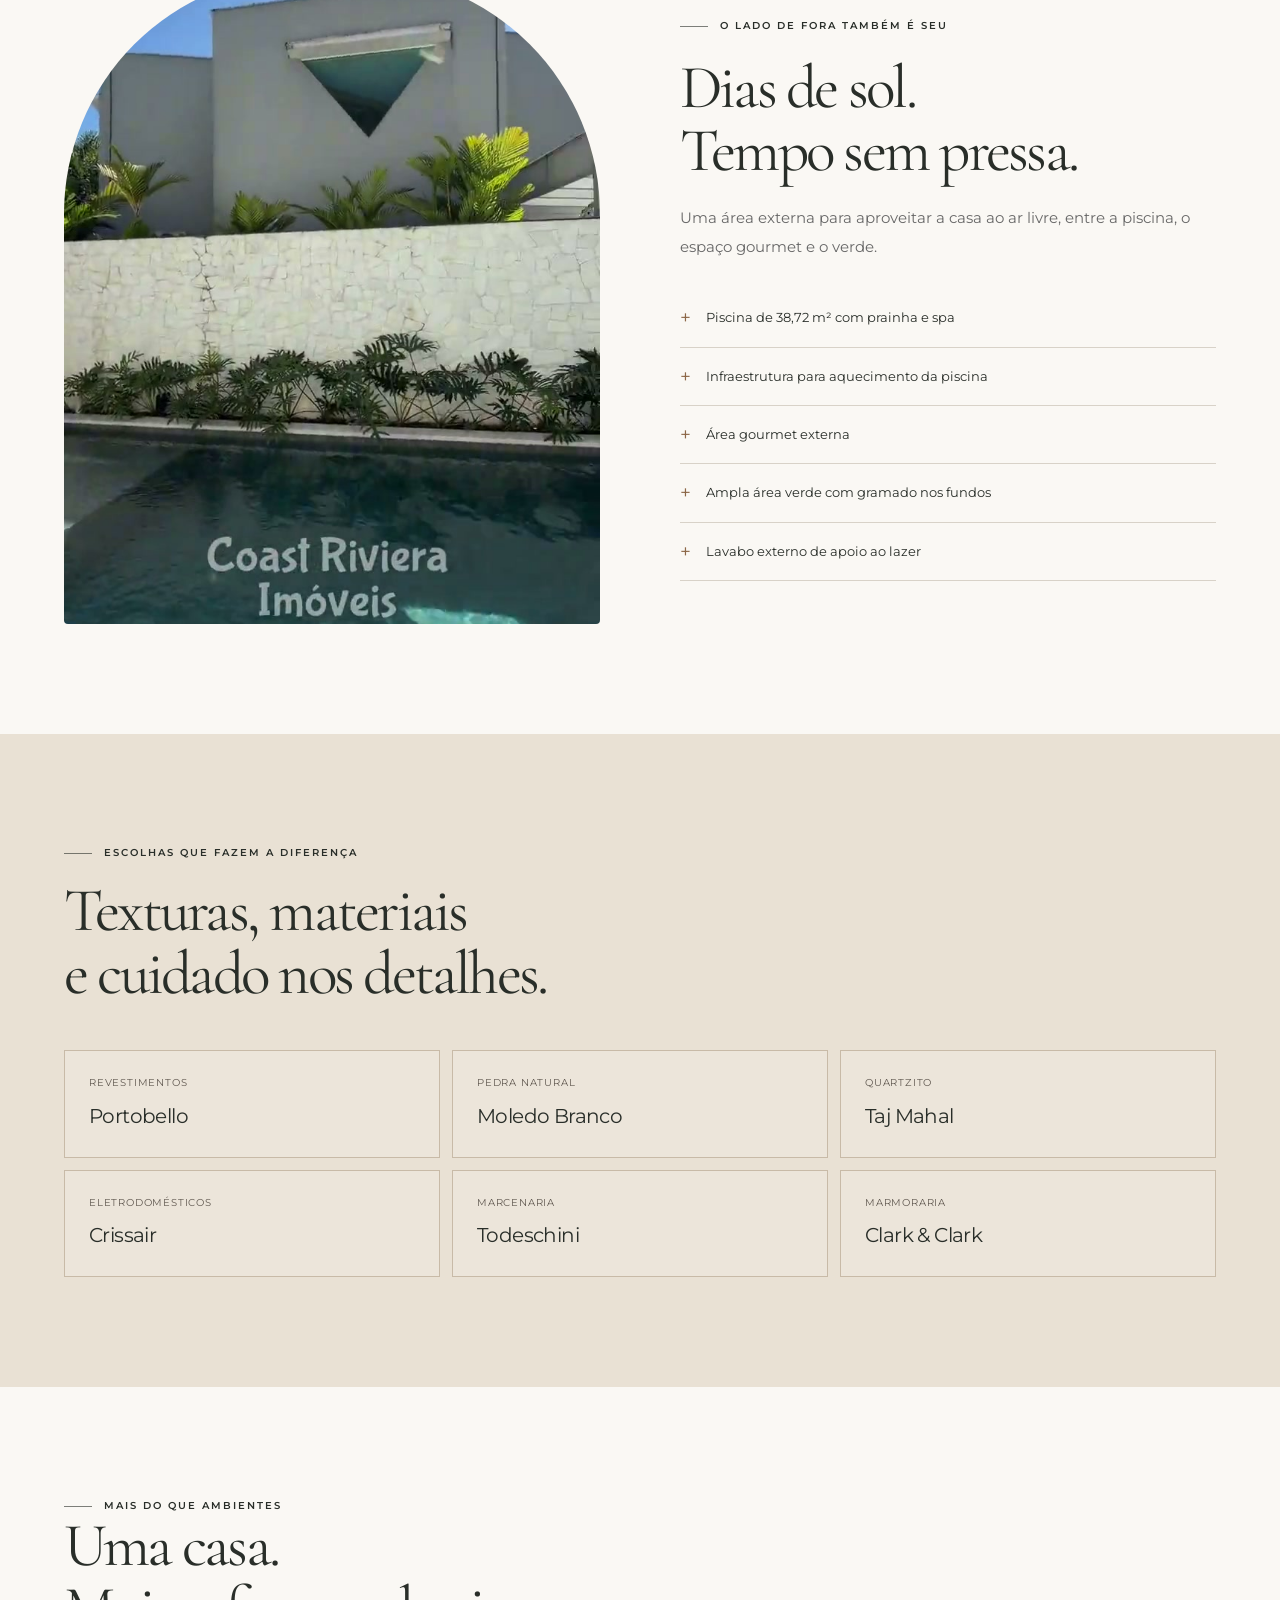
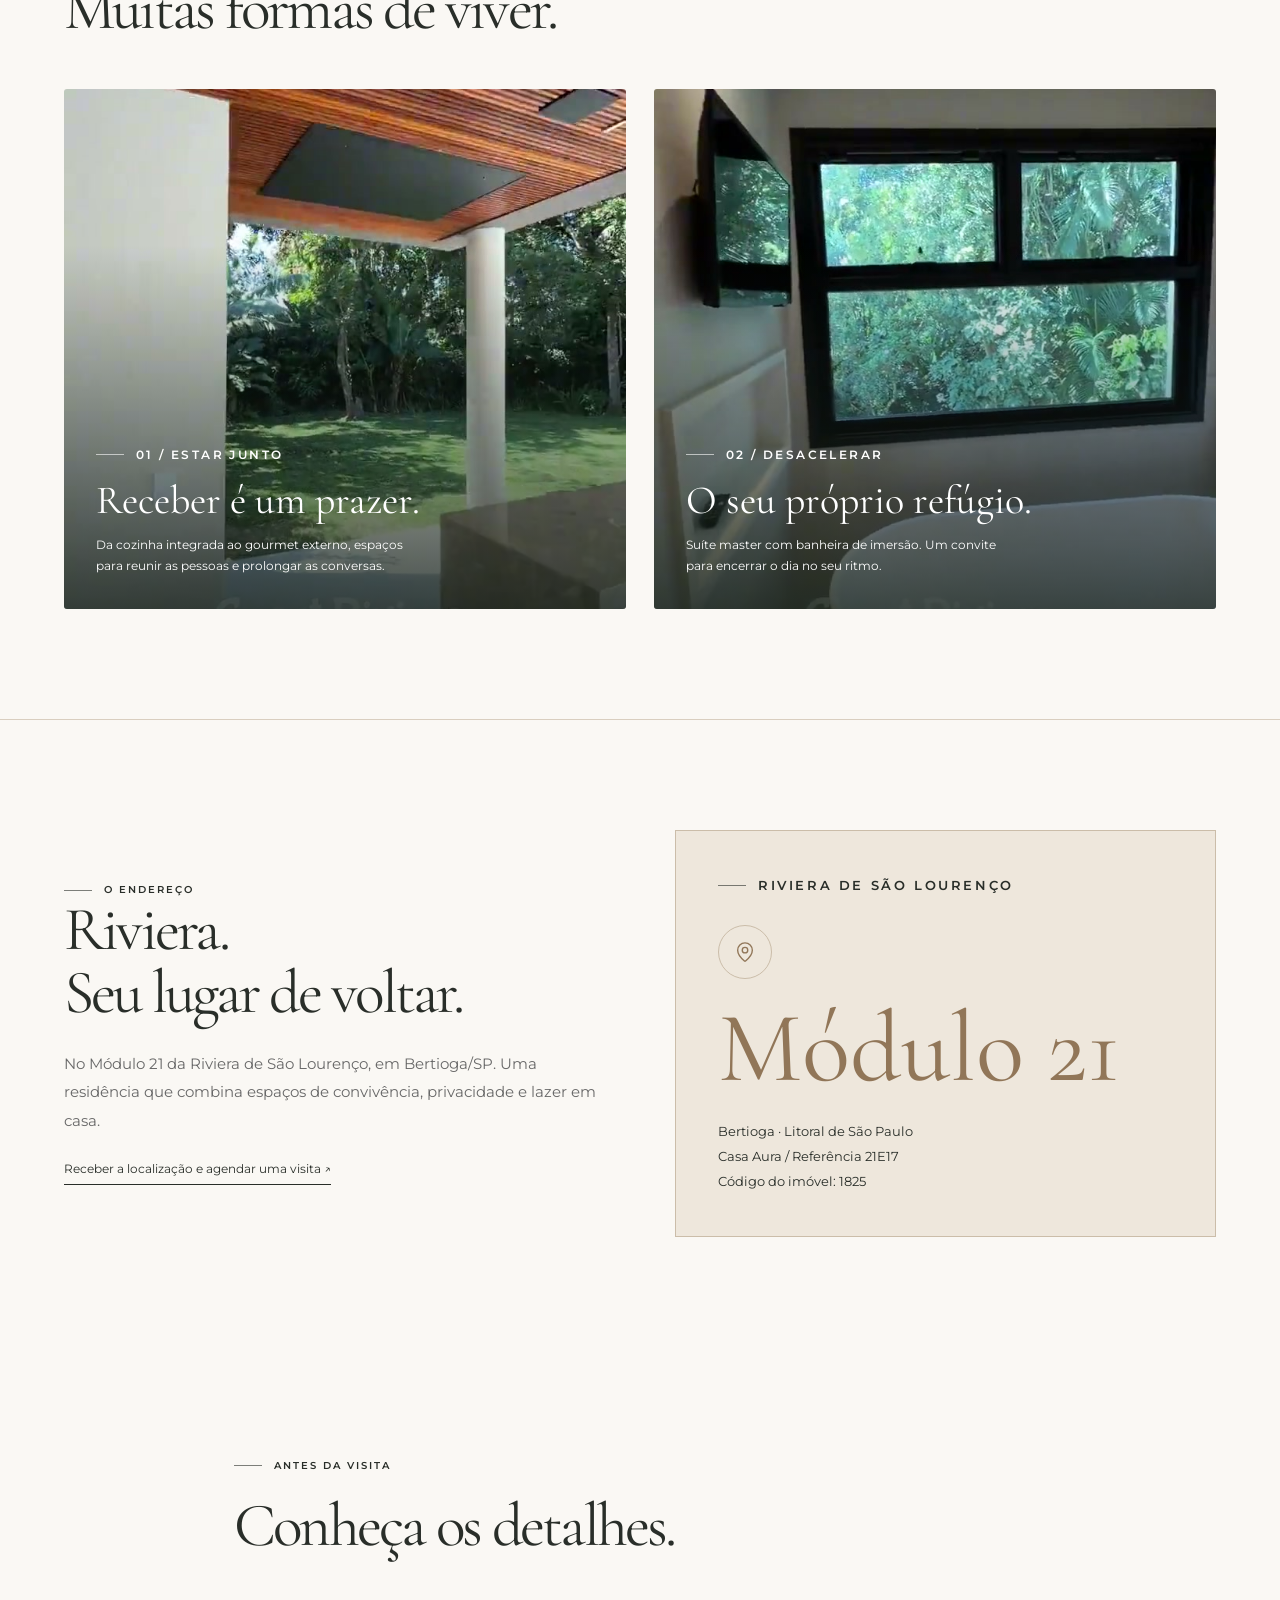
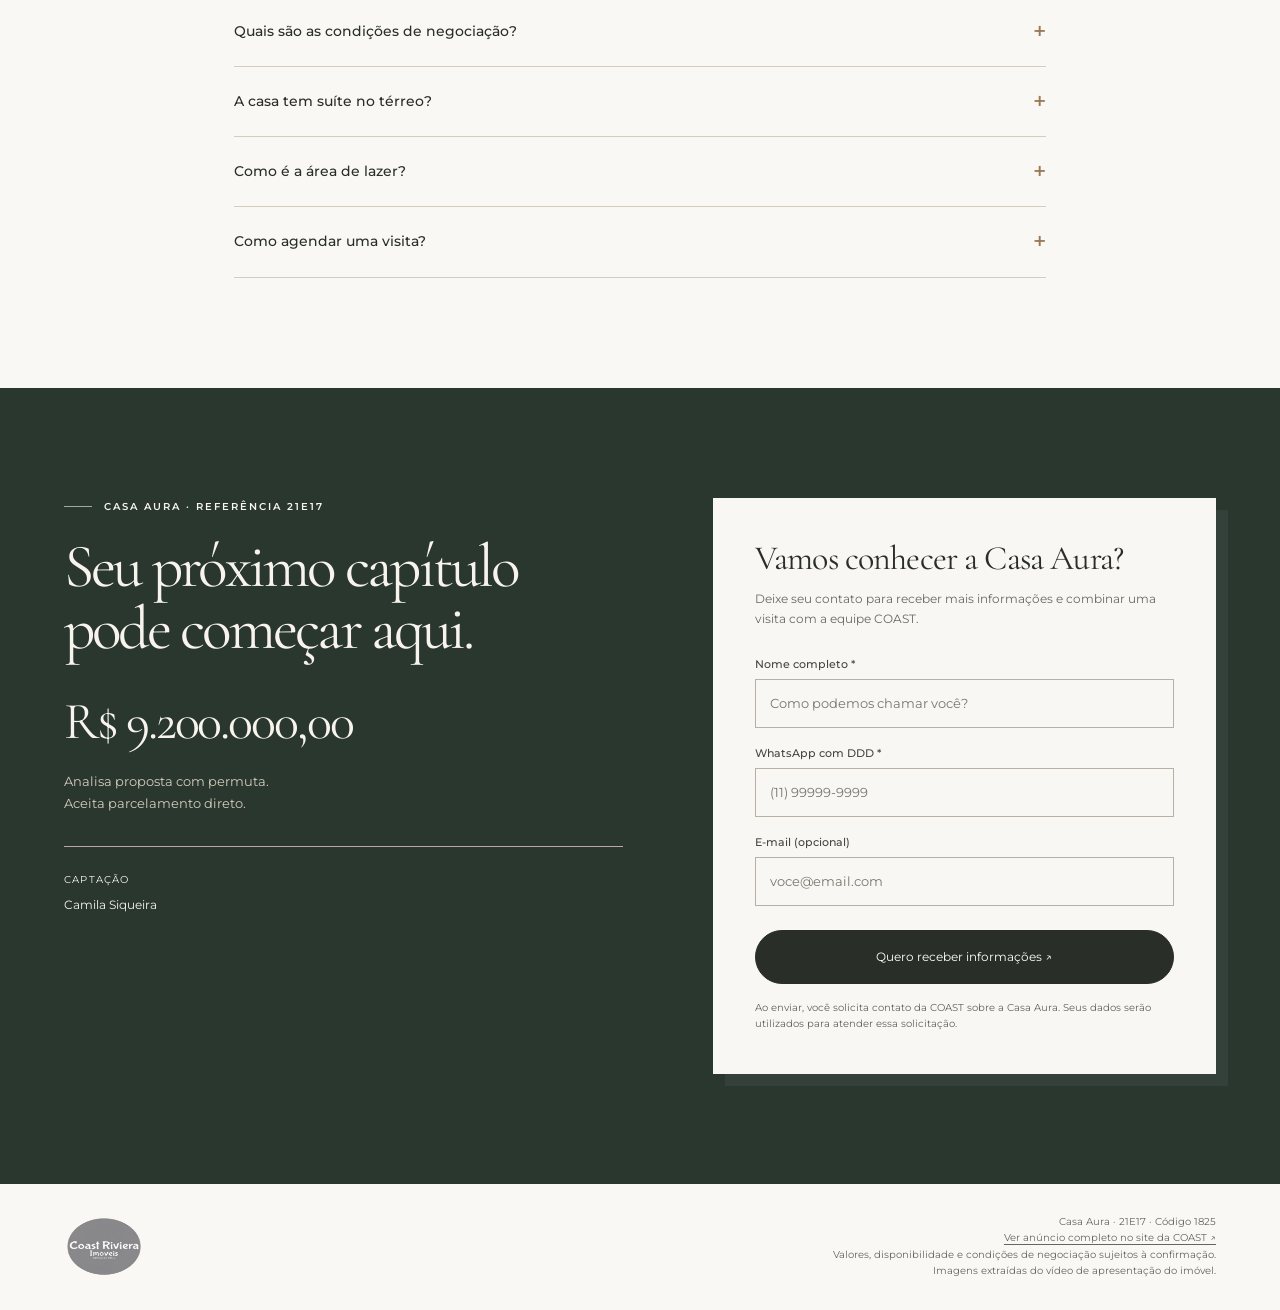
==== commit b3fc6853: "Adiciona menu mobile acessível e ícones Lucide locais" ====
--- a/public/index.html
+++ b/public/index.html
@@ -9,16 +9,228 @@
 <link rel="stylesheet" href="aura.css"><link rel="stylesheet" href="editorial.css"><style>body{margin:0}html{scroll-behavior:smooth}@media(prefers-reduced-motion:reduce){html{scroll-behavior:auto}}</style></head><body>
 <div id="aura">
   <header class="aura-wrap aura-nav">
-    <a href="#aura" aria-label="COAST Riviera Imóveis — início"><img class="aura-logo" src="assets/coast-logo.png" width="104" height="80" alt="COAST Riviera Imóveis"></a>
-    <nav class="aura-navlinks" aria-label="Navegação da Casa Aura"><a href="#aura-residencia">A residência</a><a href="#aura-ambientes">Ambientes</a><a href="#aura-filme">O filme</a><a class="aura-btn aura-btn-outline" href="#aura-contato">Agendar uma visita <span class="aura-arrow" aria-hidden="true">↗</span></a></nav>
+    <a class="aura-brand" href="#aura" aria-label="COAST Riviera Imóveis — início"><img class="aura-logo" src="assets/coast-logo.png" width="78" height="68" alt="COAST Riviera Imóveis"><span>CASA AURA<small>RIVIERA · MÓDULO 21</small></span></a>
+    <nav class="aura-navlinks" aria-label="Navegação da Casa Aura"><a href="#aura-residencia">A residência</a><a href="#aura-ambientes">Ambientes</a><a href="#aura-localizacao">Localização</a><a href="#aura-filme">O filme</a></nav>
+    <div class="aura-nav-actions"><a class="aura-btn aura-btn-outline aura-nav-visit" href="#aura-contato"><svg class="aura-icon" aria-hidden="true" focusable="false"
+  xmlns="http://www.w3.org/2000/svg"
+  width="24"
+  height="24"
+  viewBox="0 0 24 24"
+  fill="none"
+  stroke="currentColor"
+  stroke-width="1.5"
+  stroke-linecap="round"
+  stroke-linejoin="round"
+>
+  <path d="M8 2v3" />
+  <path d="M16 2v3" />
+  <rect x="3" y="3" width="18" height="18" rx="2" />
+  <path d="M3 9h18" />
+  <path d="M8 13h.01" />
+  <path d="M12 13h.01" />
+  <path d="M16 13h.01" />
+  <path d="M8 17h.01" />
+  <path d="M12 17h.01" />
+  <path d="M16 17h.01" />
+</svg>
+<span>Agendar visita</span></a><button class="aura-menu-toggle" type="button" aria-label="Abrir menu" aria-haspopup="dialog" aria-controls="aura-menu" aria-expanded="false"><svg class="aura-icon" aria-hidden="true" focusable="false"
+  xmlns="http://www.w3.org/2000/svg"
+  width="24"
+  height="24"
+  viewBox="0 0 24 24"
+  fill="none"
+  stroke="currentColor"
+  stroke-width="1.5"
+  stroke-linecap="round"
+  stroke-linejoin="round"
+>
+  <path d="M4 5h16" />
+  <path d="M4 12h16" />
+  <path d="M4 19h16" />
+</svg>
+</button></div>
   </header>
+  <dialog id="aura-menu" class="aura-menu-panel" aria-labelledby="aura-menu-title"><div class="aura-menu-top"><p id="aura-menu-title">Explore a Casa Aura</p><button class="aura-menu-close" type="button" aria-label="Fechar menu"><svg class="aura-icon" aria-hidden="true" focusable="false"
+  xmlns="http://www.w3.org/2000/svg"
+  width="24"
+  height="24"
+  viewBox="0 0 24 24"
+  fill="none"
+  stroke="currentColor"
+  stroke-width="1.5"
+  stroke-linecap="round"
+  stroke-linejoin="round"
+>
+  <path d="M18 6 6 18" />
+  <path d="m6 6 12 12" />
+</svg>
+</button></div><nav aria-label="Menu para celular"><a href="#aura-residencia"><small>01</small>A residência<svg class="aura-icon" aria-hidden="true" focusable="false"
+  xmlns="http://www.w3.org/2000/svg"
+  width="24"
+  height="24"
+  viewBox="0 0 24 24"
+  fill="none"
+  stroke="currentColor"
+  stroke-width="1.5"
+  stroke-linecap="round"
+  stroke-linejoin="round"
+>
+  <path d="M15 21v-8a1 1 0 0 0-1-1h-4a1 1 0 0 0-1 1v8" />
+  <path d="M3 10a2 2 0 0 1 .709-1.528l7-6a2 2 0 0 1 2.582 0l7 6A2 2 0 0 1 21 10v9a2 2 0 0 1-2 2H5a2 2 0 0 1-2-2z" />
+</svg>
+</a><a href="#aura-ambientes"><small>02</small>Ambientes<svg class="aura-icon" aria-hidden="true" focusable="false"
+  xmlns="http://www.w3.org/2000/svg"
+  width="24"
+  height="24"
+  viewBox="0 0 24 24"
+  fill="none"
+  stroke="currentColor"
+  stroke-width="1.5"
+  stroke-linecap="round"
+  stroke-linejoin="round"
+>
+  <path d="M2 20v-8a2 2 0 0 1 2-2h16a2 2 0 0 1 2 2v8" />
+  <path d="M4 10V6a2 2 0 0 1 2-2h12a2 2 0 0 1 2 2v4" />
+  <path d="M12 4v6" />
+  <path d="M2 18h20" />
+</svg>
+</a><a href="#aura-localizacao"><small>03</small>Localização<svg class="aura-icon" aria-hidden="true" focusable="false"
+  xmlns="http://www.w3.org/2000/svg"
+  width="24"
+  height="24"
+  viewBox="0 0 24 24"
+  fill="none"
+  stroke="currentColor"
+  stroke-width="1.5"
+  stroke-linecap="round"
+  stroke-linejoin="round"
+>
+  <path d="M20 10c0 4.993-5.539 10.193-7.399 11.799a1 1 0 0 1-1.202 0C9.539 20.193 4 14.993 4 10a8 8 0 0 1 16 0" />
+  <circle cx="12" cy="10" r="3" />
+</svg>
+</a><a href="#aura-filme"><small>04</small>O filme<svg class="aura-icon" aria-hidden="true" focusable="false"
+  xmlns="http://www.w3.org/2000/svg"
+  width="24"
+  height="24"
+  viewBox="0 0 24 24"
+  fill="none"
+  stroke="currentColor"
+  stroke-width="1.5"
+  stroke-linecap="round"
+  stroke-linejoin="round"
+>
+  <path d="M7 7h10v10" />
+  <path d="M7 17 17 7" />
+</svg>
+</a></nav><a class="aura-btn" href="#aura-contato">Agendar minha visita<svg class="aura-icon" aria-hidden="true" focusable="false"
+  xmlns="http://www.w3.org/2000/svg"
+  width="24"
+  height="24"
+  viewBox="0 0 24 24"
+  fill="none"
+  stroke="currentColor"
+  stroke-width="1.5"
+  stroke-linecap="round"
+  stroke-linejoin="round"
+>
+  <path d="M8 2v3" />
+  <path d="M16 2v3" />
+  <rect x="3" y="3" width="18" height="18" rx="2" />
+  <path d="M3 9h18" />
+  <path d="M8 13h.01" />
+  <path d="M12 13h.01" />
+  <path d="M16 13h.01" />
+  <path d="M8 17h.01" />
+  <path d="M12 17h.01" />
+  <path d="M16 17h.01" />
+</svg>
+</a><p class="aura-menu-note">Casa Aura · 21E17<br>Riviera de São Lourenço, Bertioga/SP</p></dialog>
   <div class="aura-progress" aria-hidden="true"></div>
   <main>
     <section class="aura-hero" aria-labelledby="aura-title">
-      <div class="aura-hero-copy"><p class="aura-eyebrow">COAST apresenta · Residência à venda</p><h1 id="aura-title"><span>Casa</span><span>Aura.</span></h1><p class="aura-hero-description">Arquitetura que acolhe.<br>Espaços para viver por inteiro.</p><a class="aura-btn" href="#aura-contato">Conhecer a Casa Aura <span class="aura-arrow" aria-hidden="true">↗</span></a><p class="aura-ref">5 SUÍTES &nbsp; / &nbsp; 404,51 M² CONSTRUÍDOS<br>RIVIERA MÓDULO 21 · BERTIOGA/SP<br>REFERÊNCIA 21E17 · CÓDIGO 1825</p></div>
+      <div class="aura-hero-copy"><p class="aura-eyebrow">COAST apresenta · Residência à venda</p><h1 id="aura-title"><span>Casa</span><span>Aura.</span></h1><p class="aura-hero-description">Arquitetura que acolhe.<br>Espaços para viver por inteiro.</p><a class="aura-btn" href="#aura-contato">Conhecer a Casa Aura <svg class="aura-icon" aria-hidden="true" focusable="false"
+  xmlns="http://www.w3.org/2000/svg"
+  width="24"
+  height="24"
+  viewBox="0 0 24 24"
+  fill="none"
+  stroke="currentColor"
+  stroke-width="1.5"
+  stroke-linecap="round"
+  stroke-linejoin="round"
+>
+  <path d="M7 7h10v10" />
+  <path d="M7 17 17 7" />
+</svg>
+</a><p class="aura-ref">5 SUÍTES &nbsp; / &nbsp; 404,51 M² CONSTRUÍDOS<br>RIVIERA MÓDULO 21 · BERTIOGA/SP<br>REFERÊNCIA 21E17 · CÓDIGO 1825</p></div>
       <div id="aura-filme" class="aura-hero-media"><video class="aura-hero-video" controls playsinline preload="metadata" poster="assets/hero.jpg" aria-label="Assistir ao vídeo completo da Casa Aura"><source src="assets/casa-aura.mp4" type="video/mp4">Seu navegador não suporta a reprodução deste vídeo.</video><span class="aura-image-label">CASA AURA / 21E17</span></div>
     </section>
-    <div class="aura-wrap"><div class="aura-facts" aria-label="Características principais"><div class="aura-fact"><strong>521,26 <small>m²</small></strong><span>Área do terreno</span></div><div class="aura-fact"><strong>404,51 <small>m²</small></strong><span>Área construída</span></div><div class="aura-fact"><strong>5 suítes</strong><span>Incluindo uma suíte térrea</span></div><div class="aura-fact"><strong>5 vagas</strong><span>De garagem</span></div></div></div>
+    <div class="aura-wrap"><div class="aura-facts" aria-label="Características principais"><div class="aura-fact"><svg class="aura-icon" aria-hidden="true" focusable="false"
+  xmlns="http://www.w3.org/2000/svg"
+  width="24"
+  height="24"
+  viewBox="0 0 24 24"
+  fill="none"
+  stroke="currentColor"
+  stroke-width="1.5"
+  stroke-linecap="round"
+  stroke-linejoin="round"
+>
+  <path d="M21.3 15.3a2.4 2.4 0 0 1 0 3.4l-2.6 2.6a2.4 2.4 0 0 1-3.4 0L2.7 8.7a2.41 2.41 0 0 1 0-3.4l2.6-2.6a2.41 2.41 0 0 1 3.4 0Z" />
+  <path d="m14.5 12.5 2-2" />
+  <path d="m11.5 9.5 2-2" />
+  <path d="m8.5 6.5 2-2" />
+  <path d="m17.5 15.5 2-2" />
+</svg>
+<strong>521,26 <small>m²</small></strong><span>Área do terreno</span></div><div class="aura-fact"><svg class="aura-icon" aria-hidden="true" focusable="false"
+  xmlns="http://www.w3.org/2000/svg"
+  width="24"
+  height="24"
+  viewBox="0 0 24 24"
+  fill="none"
+  stroke="currentColor"
+  stroke-width="1.5"
+  stroke-linecap="round"
+  stroke-linejoin="round"
+>
+  <path d="M15 21v-8a1 1 0 0 0-1-1h-4a1 1 0 0 0-1 1v8" />
+  <path d="M3 10a2 2 0 0 1 .709-1.528l7-6a2 2 0 0 1 2.582 0l7 6A2 2 0 0 1 21 10v9a2 2 0 0 1-2 2H5a2 2 0 0 1-2-2z" />
+</svg>
+<strong>404,51 <small>m²</small></strong><span>Área construída</span></div><div class="aura-fact"><svg class="aura-icon" aria-hidden="true" focusable="false"
+  xmlns="http://www.w3.org/2000/svg"
+  width="24"
+  height="24"
+  viewBox="0 0 24 24"
+  fill="none"
+  stroke="currentColor"
+  stroke-width="1.5"
+  stroke-linecap="round"
+  stroke-linejoin="round"
+>
+  <path d="M2 20v-8a2 2 0 0 1 2-2h16a2 2 0 0 1 2 2v8" />
+  <path d="M4 10V6a2 2 0 0 1 2-2h12a2 2 0 0 1 2 2v4" />
+  <path d="M12 4v6" />
+  <path d="M2 18h20" />
+</svg>
+<strong>5 suítes</strong><span>Incluindo uma suíte térrea</span></div><div class="aura-fact"><svg class="aura-icon" aria-hidden="true" focusable="false"
+  xmlns="http://www.w3.org/2000/svg"
+  width="24"
+  height="24"
+  viewBox="0 0 24 24"
+  fill="none"
+  stroke="currentColor"
+  stroke-width="1.5"
+  stroke-linecap="round"
+  stroke-linejoin="round"
+>
+  <path d="m21 8-2 2-1.5-3.7A2 2 0 0 0 15.646 5H8.4a2 2 0 0 0-1.903 1.257L5 10 3 8" />
+  <path d="M7 14h.01" />
+  <path d="M17 14h.01" />
+  <rect width="18" height="8" x="3" y="10" rx="2" />
+  <path d="M5 18v2" />
+  <path d="M19 18v2" />
+</svg>
+<strong>5 vagas</strong><span>De garagem</span></div></div></div>
     <section id="aura-residencia" class="aura-wrap aura-section aura-intro"><div><p class="aura-eyebrow">Uma identidade própria</p><h2>O encontro entre<br>luz, espaço e bem-estar.</h2></div><div class="aura-prose"><p>Uma residência contemporânea com identidade arquitetônica única. Na Casa Aura, a iluminação natural e a integração dos ambientes dão espaço a uma forma mais confortável de viver.</p><p>Do pé-direito duplo à área verde nos fundos, cada ambiente convida a aproveitar a casa em diferentes momentos: receber, descansar e estar perto de quem importa.</p><div class="aura-credits"><div><small>Arquitetura</small><span>Casa Conceito</span></div><div><small>Execução</small><span>JWS Empreiteira</span></div></div></div></section>
     <section id="aura-ambientes" class="aura-wrap aura-section" style="padding-top:0"><div class="aura-gallery-head"><div><p class="aura-eyebrow">Por dentro da Casa Aura</p><h2>Ambientes que se conectam.</h2></div><p>Toque nas imagens para ampliar ↗</p></div><div class="aura-gallery">
       <button type="button" class="aura-gallery-tall" data-aura-photo="assets/living.jpg" data-aura-caption="Living integrado com pé-direito duplo" aria-label="Ampliar imagem do living"><figure><img src="assets/living.jpg" loading="lazy" width="1080" height="1920" alt="Salas integradas e pé-direito duplo da Casa Aura"><figcaption><span>01 / Living integrado</span><span aria-hidden="true">↗</span></figcaption></figure></button>
@@ -29,7 +241,21 @@
     <section class="aura-wrap aura-section aura-leisure"><img class="aura-leisure-photo" src="assets/piscina.jpg" width="1080" height="1920" loading="lazy" alt="Piscina da Casa Aura vista da área externa"><div><p class="aura-eyebrow">O lado de fora também é seu</p><h2>Dias de sol.<br>Tempo sem pressa.</h2><p class="aura-prose">Uma área externa para aproveitar a casa ao ar livre, entre a piscina, o espaço gourmet e o verde.</p><ul><li>Piscina de 38,72 m² com prainha e spa</li><li>Infraestrutura para aquecimento da piscina</li><li>Área gourmet externa</li><li>Ampla área verde com gramado nos fundos</li><li>Lavabo externo de apoio ao lazer</li></ul></div></section>
     <section class="aura-materials"><div class="aura-wrap aura-section"><p class="aura-eyebrow">Escolhas que fazem a diferença</p><h2>Texturas, materiais<br>e cuidado nos detalhes.</h2><div class="aura-brands"><div><small>Revestimentos</small><span>Portobello</span></div><div><small>Pedra natural</small><span>Moledo Branco</span></div><div><small>Quartzito</small><span>Taj Mahal</span></div><div><small>Eletrodomésticos</small><span>Crissair</span></div><div><small>Marcenaria</small><span>Todeschini</span></div><div><small>Marmoraria</small><span>Clark &amp; Clark</span></div></div></div></section>
     <section class="aura-wrap aura-section"><p class="aura-eyebrow">Mais do que ambientes</p><h2>Uma casa.<br>Muitas formas de viver.</h2><div class="aura-experiences"><article class="aura-experience"><img src="assets/gourmet.jpg" loading="lazy" width="1080" height="1920" alt="Área gourmet da Casa Aura"><div><p class="aura-eyebrow">01 / Estar junto</p><h3>Receber é um prazer.</h3><p>Da cozinha integrada ao gourmet externo, espaços para reunir as pessoas e prolongar as conversas.</p></div></article><article class="aura-experience"><img src="assets/banheira.jpg" loading="lazy" width="1080" height="1920" alt="Banheira de imersão da suíte master"><div><p class="aura-eyebrow">02 / Desacelerar</p><h3>O seu próprio refúgio.</h3><p>Suíte master com banheira de imersão. Um convite para encerrar o dia no seu ritmo.</p></div></article></div></section>
-    <section class="aura-wrap aura-section aura-location"><div><p class="aura-eyebrow">O endereço</p><h2>Riviera.<br>Seu lugar de voltar.</h2><p class="aura-prose" style="margin-top:25px">No Módulo 21 da Riviera de São Lourenço, em Bertioga/SP. Uma residência que combina espaços de convivência, privacidade e lazer em casa.</p><a class="aura-text-link" href="#aura-contato">Receber a localização e agendar uma visita ↗</a></div><div class="aura-location-card"><p class="aura-eyebrow">Riviera de São Lourenço</p><strong>Módulo 21</strong><p>Bertioga · Litoral de São Paulo<br>Casa Aura / Referência 21E17<br>Código do imóvel: 1825</p></div></section>
+    <section id="aura-localizacao" class="aura-wrap aura-section aura-location"><div><p class="aura-eyebrow">O endereço</p><h2>Riviera.<br>Seu lugar de voltar.</h2><p class="aura-prose" style="margin-top:25px">No Módulo 21 da Riviera de São Lourenço, em Bertioga/SP. Uma residência que combina espaços de convivência, privacidade e lazer em casa.</p><a class="aura-text-link" href="#aura-contato">Receber a localização e agendar uma visita ↗</a></div><div class="aura-location-card"><p class="aura-eyebrow">Riviera de São Lourenço</p><div class="aura-location-mark"><svg class="aura-icon" aria-hidden="true" focusable="false"
+  xmlns="http://www.w3.org/2000/svg"
+  width="24"
+  height="24"
+  viewBox="0 0 24 24"
+  fill="none"
+  stroke="currentColor"
+  stroke-width="1.5"
+  stroke-linecap="round"
+  stroke-linejoin="round"
+>
+  <path d="M20 10c0 4.993-5.539 10.193-7.399 11.799a1 1 0 0 1-1.202 0C9.539 20.193 4 14.993 4 10a8 8 0 0 1 16 0" />
+  <circle cx="12" cy="10" r="3" />
+</svg>
+</div><strong>Módulo 21</strong><p>Bertioga · Litoral de São Paulo<br>Casa Aura / Referência 21E17<br>Código do imóvel: 1825</p></div></section>
     <section class="aura-wrap aura-section aura-faq"><p class="aura-eyebrow">Antes da visita</p><h2>Conheça os detalhes.</h2><details><summary>Quais são as condições de negociação?</summary><p>O valor anunciado é de R$ 9.200.000,00. O proprietário analisa propostas com permuta e aceita parcelamento direto. As condições devem ser confirmadas com a equipe COAST.</p></details><details><summary>A casa tem suíte no térreo?</summary><p>Sim. São cinco suítes no total, incluindo uma suíte térrea e uma suíte master com banheira de imersão.</p></details><details><summary>Como é a área de lazer?</summary><p>A casa possui piscina de 38,72 m² com prainha, spa e infraestrutura para aquecimento, área gourmet externa, gramado nos fundos e ambiente de jogos com mesa de sinuca.</p></details><details><summary>Como agendar uma visita?</summary><p>Preencha o formulário abaixo com seu nome e WhatsApp. A equipe COAST entrará em contato para esclarecer dúvidas e combinar a visita conforme a disponibilidade.</p></details></section>
     <section id="aura-contato" class="aura-contact"><div class="aura-wrap aura-section aura-contact-grid"><div><p class="aura-eyebrow">Casa Aura · Referência 21E17</p><h2>Seu próximo capítulo<br>pode começar aqui.</h2><p class="aura-price">R$ 9.200.000,00</p><p class="aura-terms">Analisa proposta com permuta.<br>Aceita parcelamento direto.</p><p class="aura-capture"><span>Captação</span>Camila Siqueira</p></div><div class="aura-form-panel"><h3>Vamos conhecer a Casa Aura?</h3><p class="aura-form-description">Deixe seu contato para receber mais informações e combinar uma visita com a equipe COAST.</p><div id="aura-native-form-slot"><div class="aura-native-form"><form id="casa-aura-21e17" name="casa-aura" method="POST" action="/obrigado.html" data-netlify="true" netlify-honeypot="bot-field">
 <input type="hidden" name="form-name" value="casa-aura"><input type="hidden" name="imovel" value="Casa Aura"><input type="hidden" name="referencia" value="21E17"><input type="hidden" name="codigo_imovel" value="1825"><input type="hidden" name="url_imovel" value="https://imobiliariacoastriviera.com.br/imovel/casa-a-venda-5-quartos-riviera-modulo-21-bertioga-sp-id-1825"><input type="hidden" name="origem" value="Landing Casa Aura — COAST"><input type="hidden" name="mensagem" value="Interesse na Casa Aura, referência 21E17, código 1825."><input type="hidden" name="pagina" value=""><input type="hidden" name="utm_source" value=""><input type="hidden" name="utm_medium" value=""><input type="hidden" name="utm_campaign" value=""><input type="hidden" name="utm_content" value=""><input type="hidden" name="utm_term" value=""><p hidden><label>Não preencha este campo: <input name="bot-field" autocomplete="off"></label></p><label for="aura-nome">Nome completo *</label><input id="aura-nome" name="nome" autocomplete="name" placeholder="Como podemos chamar você?" required maxlength="120">
@@ -40,7 +266,21 @@
 </form></div></div><p class="aura-privacy">Ao enviar, você solicita contato da COAST sobre a Casa Aura. Seus dados serão utilizados para atender essa solicitação.</p></div></div></section>
   </main>
   <footer class="aura-wrap aura-footer"><img src="assets/coast-logo.png" alt="COAST Riviera Imóveis" width="80" height="62" loading="lazy"><p>Casa Aura · 21E17 · Código 1825<br><a href="https://imobiliariacoastriviera.com.br/imovel/casa-a-venda-5-quartos-riviera-modulo-21-bertioga-sp-id-1825" target="_blank" rel="noopener noreferrer" style="text-decoration:underline;text-underline-offset:3px">Ver anúncio completo no site da COAST ↗</a><br>Valores, disponibilidade e condições de negociação sujeitos à confirmação.<br>Imagens extraídas do vídeo de apresentação do imóvel.</p></footer>
-  <div class="aura-mobile-cta"><div><small>CASA AURA / 21E17</small><strong>R$ 9.200.000,00</strong></div><a class="aura-btn" href="#aura-contato">Agendar visita <span class="aura-arrow" aria-hidden="true">↗</span></a></div>
+  <div class="aura-mobile-cta"><div><small>CASA AURA / 21E17</small><strong>R$ 9.200.000,00</strong></div><a class="aura-btn" href="#aura-contato">Agendar visita <svg class="aura-icon" aria-hidden="true" focusable="false"
+  xmlns="http://www.w3.org/2000/svg"
+  width="24"
+  height="24"
+  viewBox="0 0 24 24"
+  fill="none"
+  stroke="currentColor"
+  stroke-width="1.5"
+  stroke-linecap="round"
+  stroke-linejoin="round"
+>
+  <path d="M7 7h10v10" />
+  <path d="M7 17 17 7" />
+</svg>
+</a></div>
   <dialog class="aura-lightbox" aria-label="Imagem ampliada do imóvel"><button type="button" class="aura-lightbox-close">Fechar ×</button><img alt=""><p class="aura-lightbox-caption"></p></dialog>
 </div>
 
--- a/public/editorial.css
+++ b/public/editorial.css
@@ -10,7 +10,7 @@
 #aura .aura-btn:hover{transform:translateY(-3px);box-shadow:0 9px 24px #292e2920;background:#4b5749}
 #aura .aura-btn-outline{background:transparent}
 #aura .aura-arrow{transition:transform .25s}#aura .aura-btn:hover .aura-arrow{transform:translate(3px,-3px)}
-#aura .aura-hero{position:relative;grid-template-columns:55% 45%;background:#e9e1d4;min-height:750px;padding:38px 5vw 48px;gap:3vw;overflow:hidden}
+#aura .aura-hero{position:relative;grid-template-columns:1.1fr .9fr;background:#e9e1d4;min-height:750px;padding:38px 5vw 48px;gap:3vw;overflow:hidden}
 #aura .aura-hero::before{content:'A';position:absolute;left:18%;top:-140px;font:900px/1 'Cormorant Garamond',Georgia,serif;color:#fff3;pointer-events:none}
 #aura .aura-hero-copy{padding:38px 0;position:relative;z-index:1}
 #aura .aura-hero h1{font-size:clamp(96px,11vw,174px);line-height:.76;letter-spacing:-.065em;margin:44px 0 34px}
@@ -70,3 +70,38 @@
  #aura .aura-price{font-size:43px}#aura .aura-form-panel{padding:28px 22px;box-shadow:none}#aura .aura-contact-grid{gap:38px}#aura .aura-mobile-cta{box-shadow:0 -8px 35px #292e2912}
 }
 @media(prefers-reduced-motion:reduce){#aura *,#aura *::before,#aura *::after{animation:none!important;transition:none!important}#aura .aura-reveal.is-waiting{opacity:1;transform:none}}
+
+/* Lucide: mesma espessura e escala em toda a navegação. */
+#aura .aura-icon{width:22px;height:22px;flex-shrink:0;vertical-align:middle}
+#aura .aura-btn .aura-icon{width:19px;height:19px;transition:transform .25s}
+#aura .aura-btn:hover .aura-icon{transform:translate(2px,-2px)}
+#aura .aura-nav{position:sticky;top:0;z-index:110;gap:24px;background:#faf8f4f5;backdrop-filter:blur(14px);box-shadow:0 3px 20px #292e2908}
+#aura section[id],#aura #aura-filme{scroll-margin-top:110px}
+#aura .aura-brand{display:flex;align-items:center;gap:15px;flex-shrink:0}
+#aura .aura-brand>span{font-size:11px;letter-spacing:.16em;padding-left:17px;border-left:1px solid #d6ccbd}
+#aura .aura-brand small{display:block;font-size:7px;letter-spacing:.12em;margin-top:4px;color:#81705e}
+#aura .aura-navlinks{gap:25px;font-size:11px}
+#aura .aura-navlinks>a{position:relative;padding-block:12px}
+#aura .aura-navlinks>a::after{content:'';position:absolute;bottom:5px;left:0;width:100%;height:1px;background:#9a7956;transform:scaleX(0);transform-origin:left;transition:transform .25s}
+#aura .aura-navlinks>a:hover{text-decoration:none}#aura .aura-navlinks>a:hover::after,#aura .aura-navlinks>a:focus-visible::after{transform:scaleX(1)}
+#aura .aura-nav-actions{display:flex;gap:12px;align-items:center}
+#aura .aura-nav-visit{gap:10px;font-size:10px;min-height:45px;padding:12px 19px}
+#aura .aura-menu-toggle,#aura .aura-menu-close{width:44px;height:44px;border:1px solid #c9bba9;border-radius:50%;background:transparent;color:#29372f;display:grid;place-items:center;cursor:pointer}
+#aura .aura-menu-toggle{display:none}
+#aura .aura-fact>.aura-icon{display:block;margin-bottom:14px;color:#9a7956;width:28px;height:28px}
+#aura .aura-location-mark{width:54px;height:54px;border:1px solid #cbbda9;display:grid;place-items:center;border-radius:50%;margin-top:28px;color:#917658}
+#aura .aura-menu-panel{position:fixed;inset:14px 14px auto auto;box-sizing:border-box;width:min(410px,calc(100vw - 28px));max-height:calc(100dvh - 28px);margin:0;border:1px solid #d6ccbd;background:#faf8f4;padding:24px;color:#29372f;overflow-y:auto;box-shadow:0 30px 100px #0003;border-radius:8px}
+#aura .aura-menu-panel::backdrop{background:#18231dd1;backdrop-filter:blur(5px)}
+#aura .aura-menu-panel[open]{animation:aura-enter .25s ease both}
+#aura .aura-menu-top{display:flex;justify-content:space-between;align-items:center;gap:15px;border-bottom:1px solid #d6ccbd;padding-bottom:20px}
+#aura .aura-menu-top p{font-size:10px;text-transform:uppercase;letter-spacing:.14em}
+#aura .aura-menu-panel nav{margin:22px 0 30px}
+#aura .aura-menu-panel nav a{display:flex;gap:15px;align-items:center;padding:18px 0;border-bottom:1px solid #e4dccf;font:30px/1.2 'Cormorant Garamond',Georgia,serif}
+#aura .aura-menu-panel nav a small{font:9px Montserrat,sans-serif;color:#9a7956}
+#aura .aura-menu-panel nav a .aura-icon{margin-left:auto;color:#9a7956}
+#aura .aura-menu-panel>.aura-btn{width:100%;justify-content:space-between}
+#aura .aura-menu-note{font-size:10px;color:#81705e;line-height:1.8;margin-top:20px}
+html.aura-menu-open{overflow:hidden}
+@media(max-width:1100px){#aura .aura-brand>span{display:none}#aura .aura-navlinks{gap:18px}}
+@media(max-width:767px){#aura .aura-navlinks{display:none}#aura .aura-menu-toggle{display:grid}#aura .aura-nav{gap:10px}#aura .aura-nav-actions{gap:10px}#aura .aura-nav .aura-nav-visit{padding:10px 14px;gap:7px}#aura .aura-nav-visit .aura-icon{width:16px;height:16px}#aura section[id],#aura #aura-filme{scroll-margin-top:85px}#aura .aura-fact>.aura-icon{width:24px;height:24px;margin-bottom:10px}}
+@media(prefers-reduced-motion:reduce){#aura .aura-menu-panel[open]{animation:none}#aura .aura-navlinks>a::after,#aura .aura-btn .aura-icon{transition:none}}
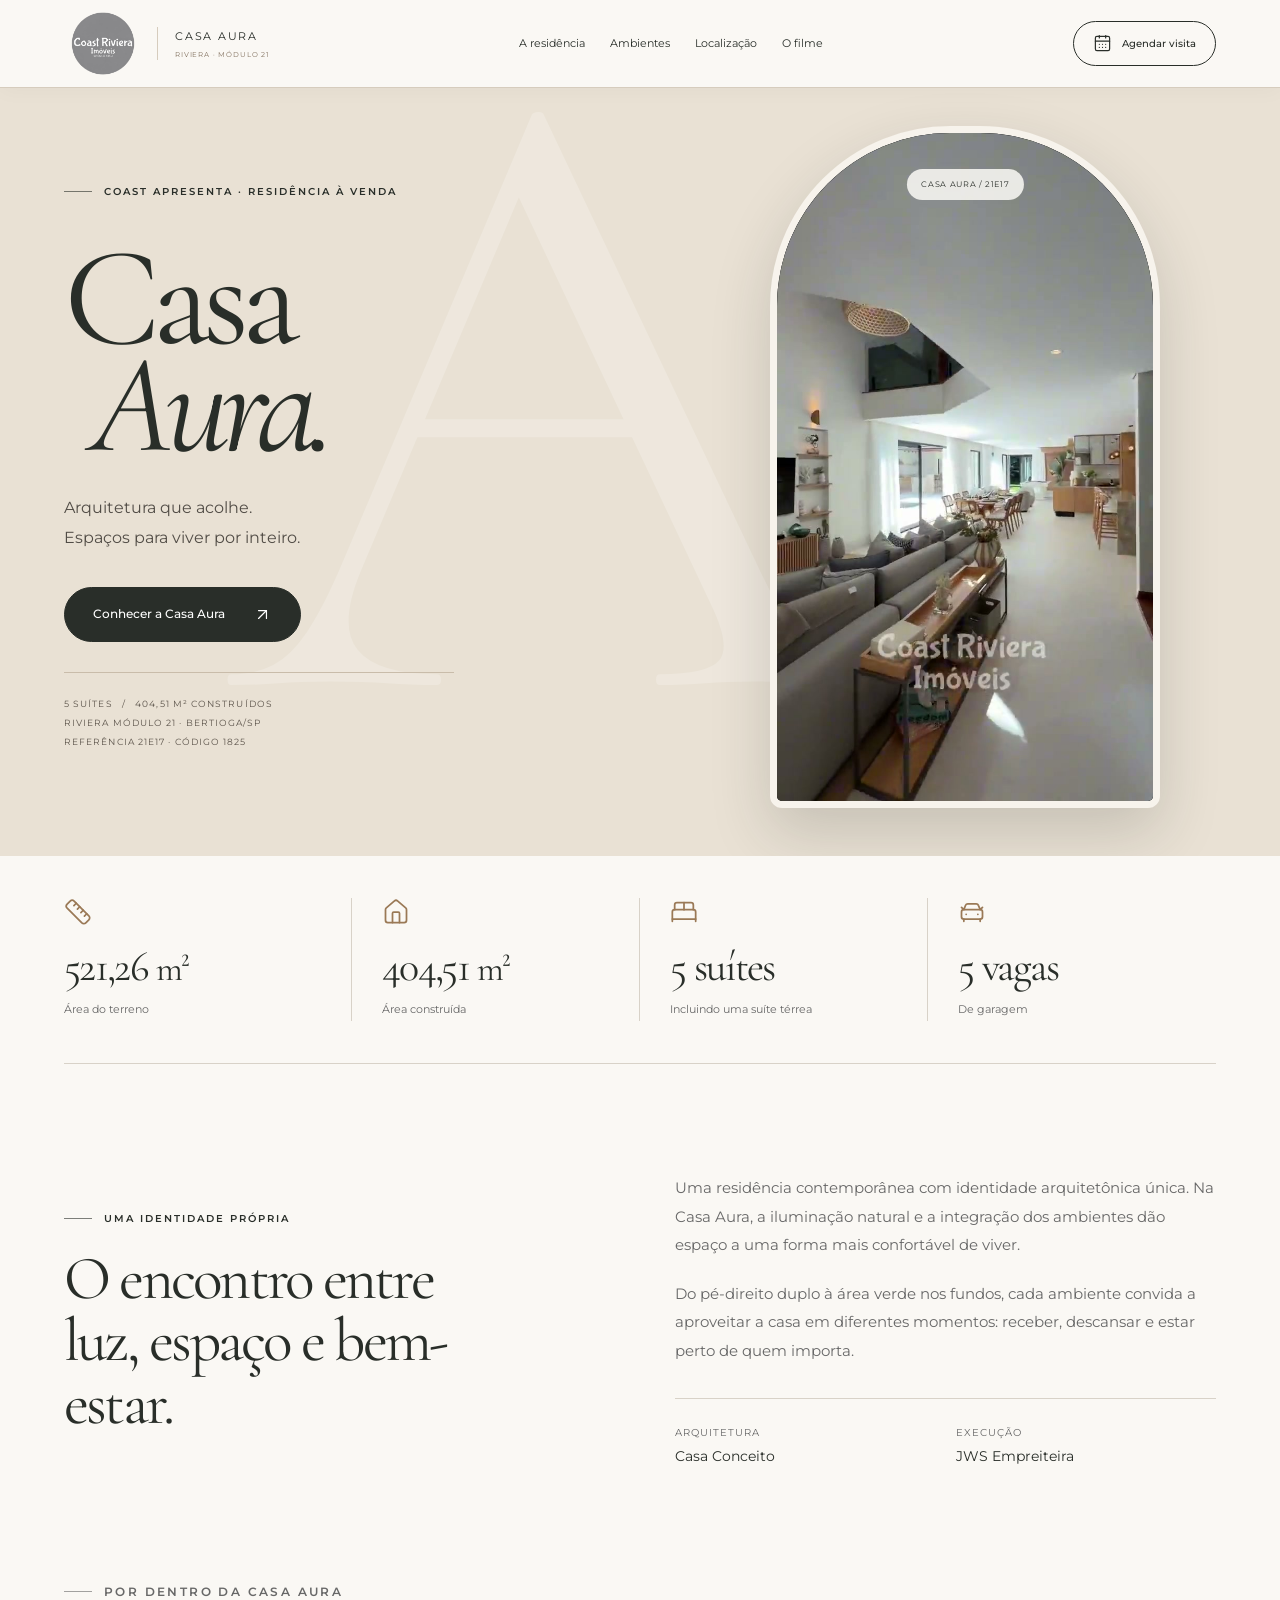
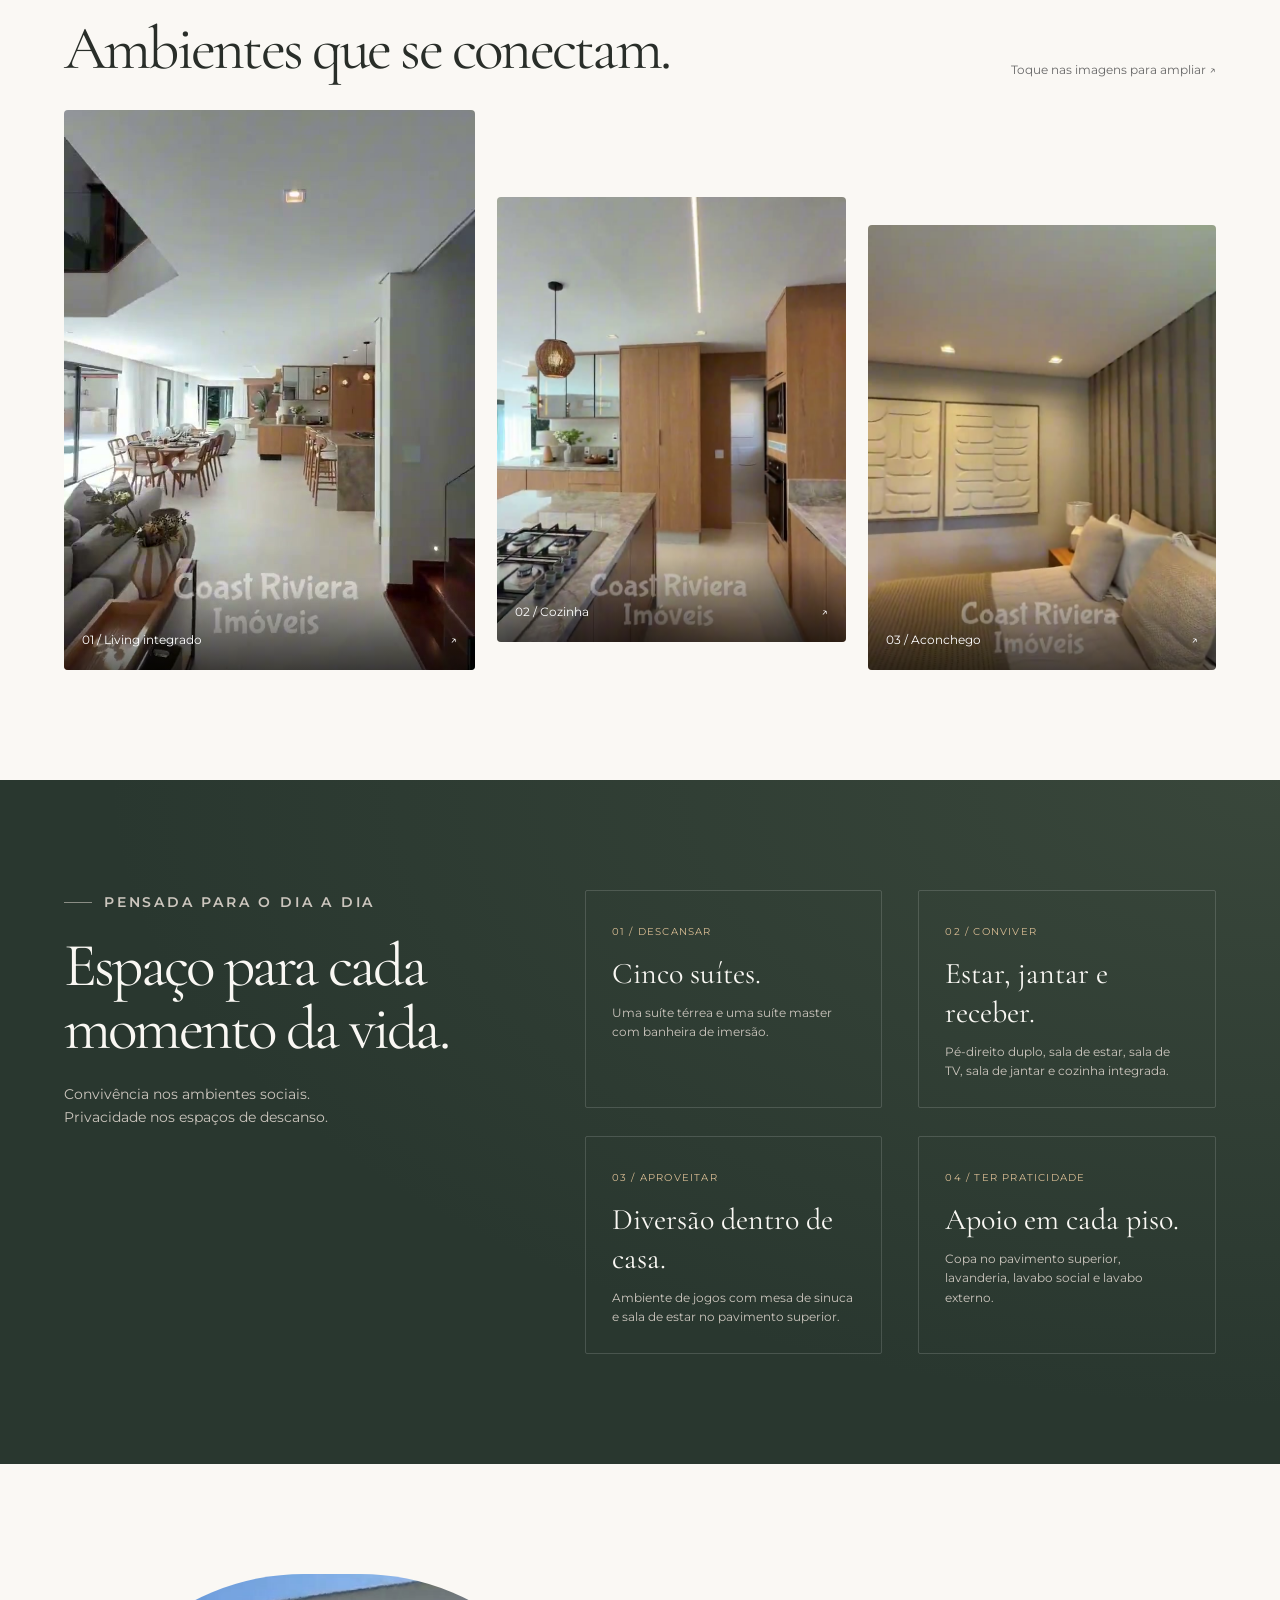
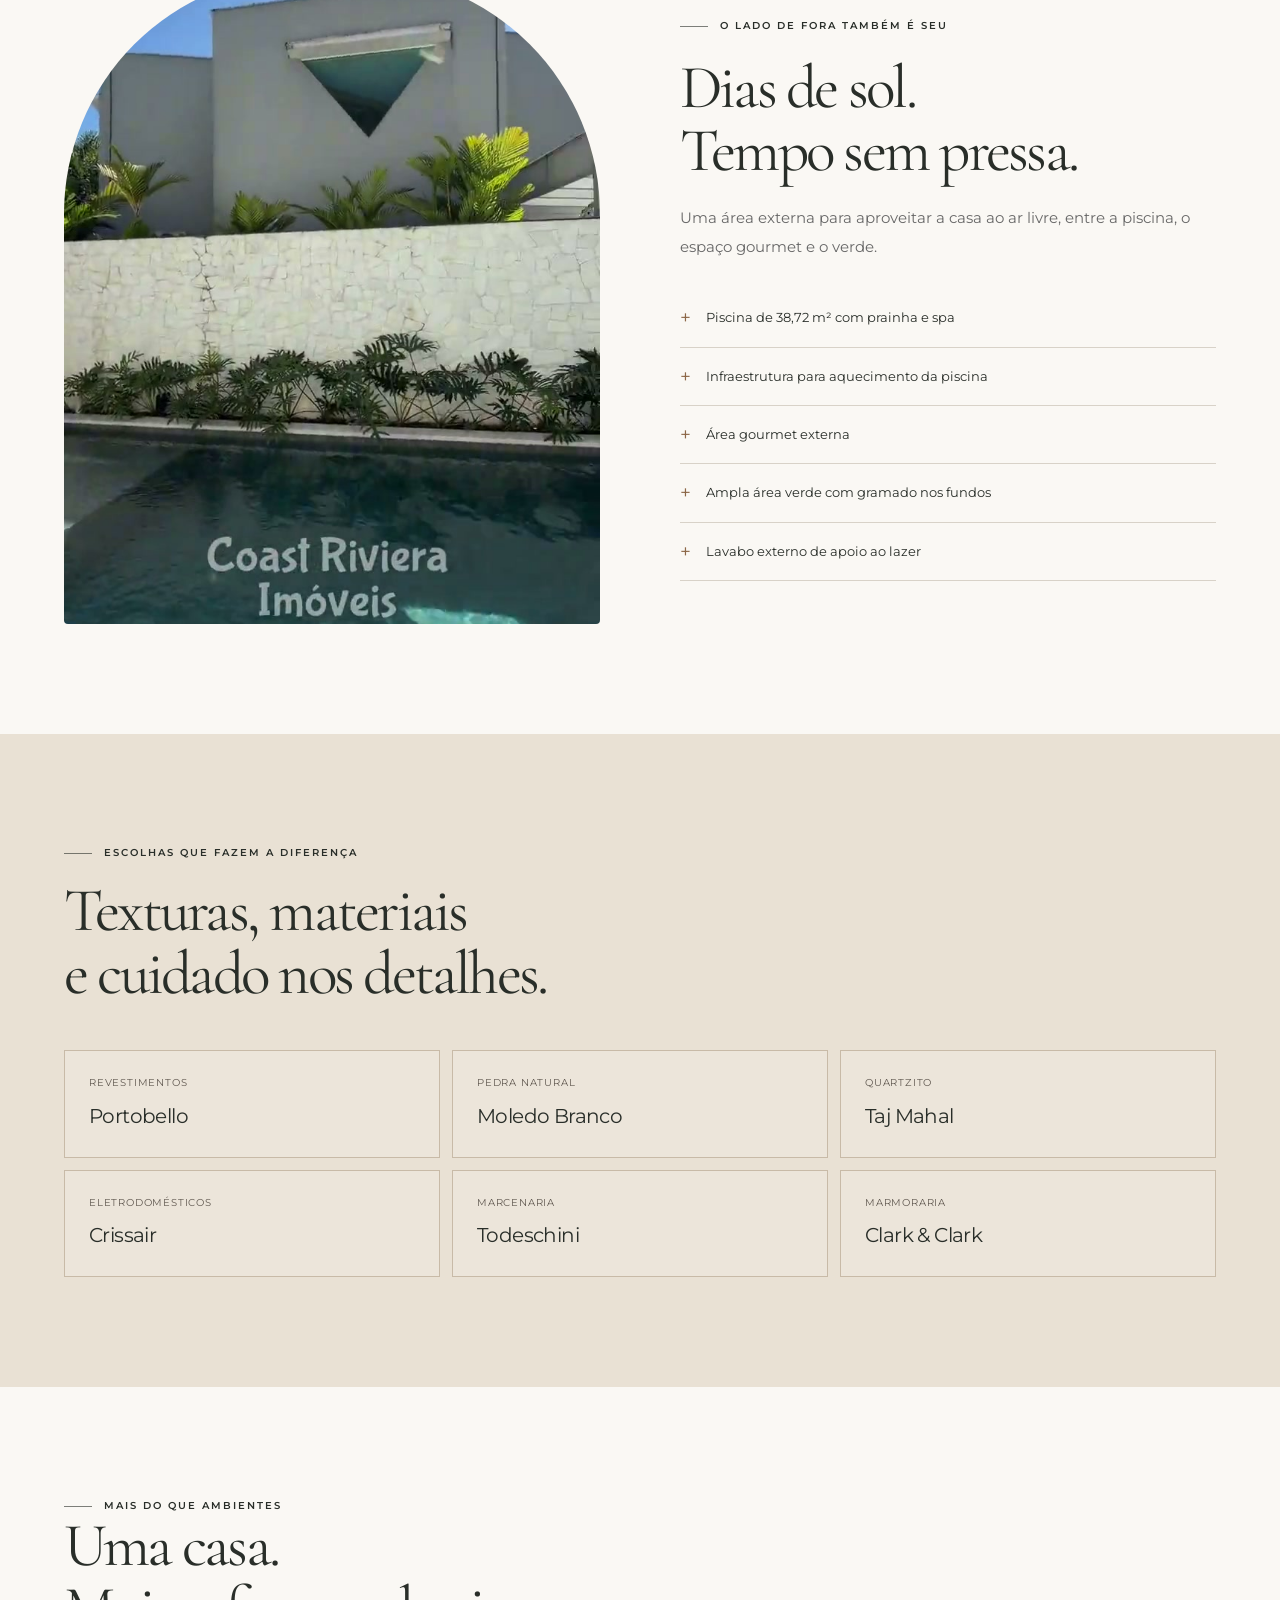
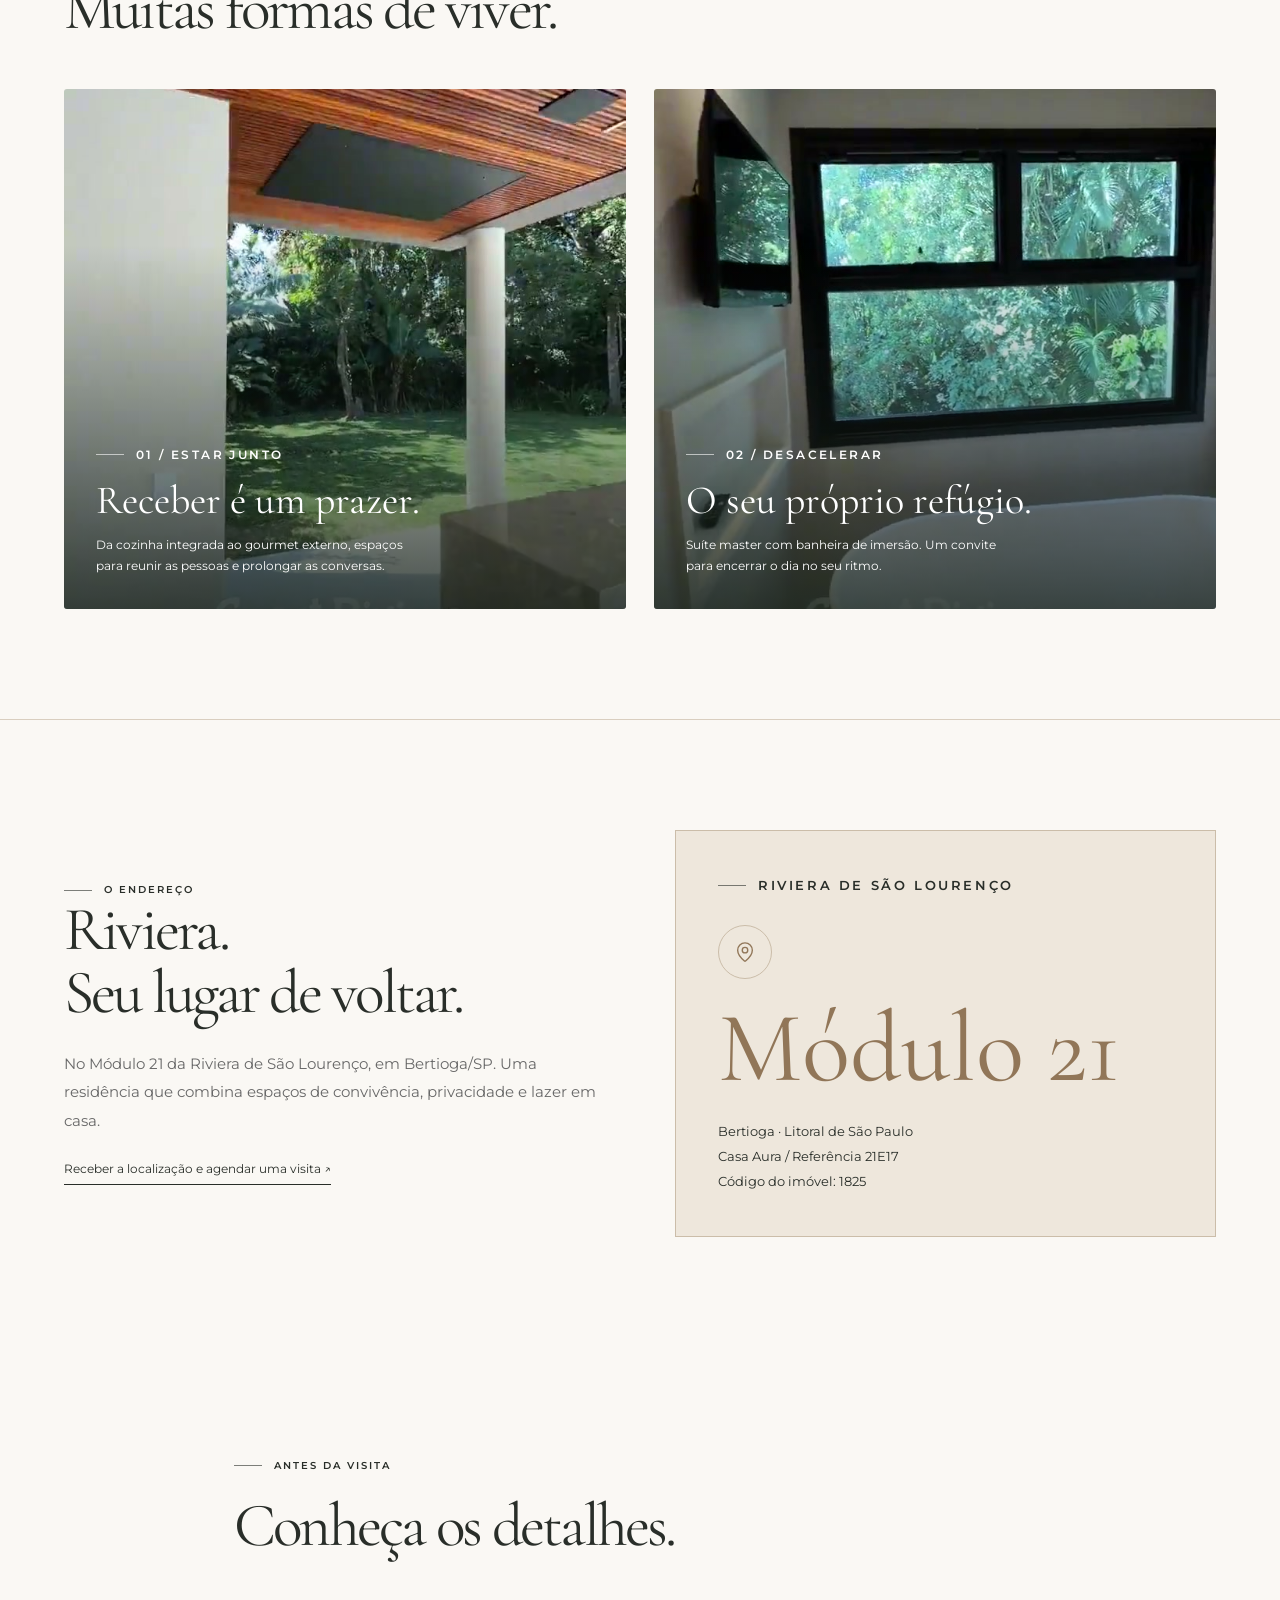
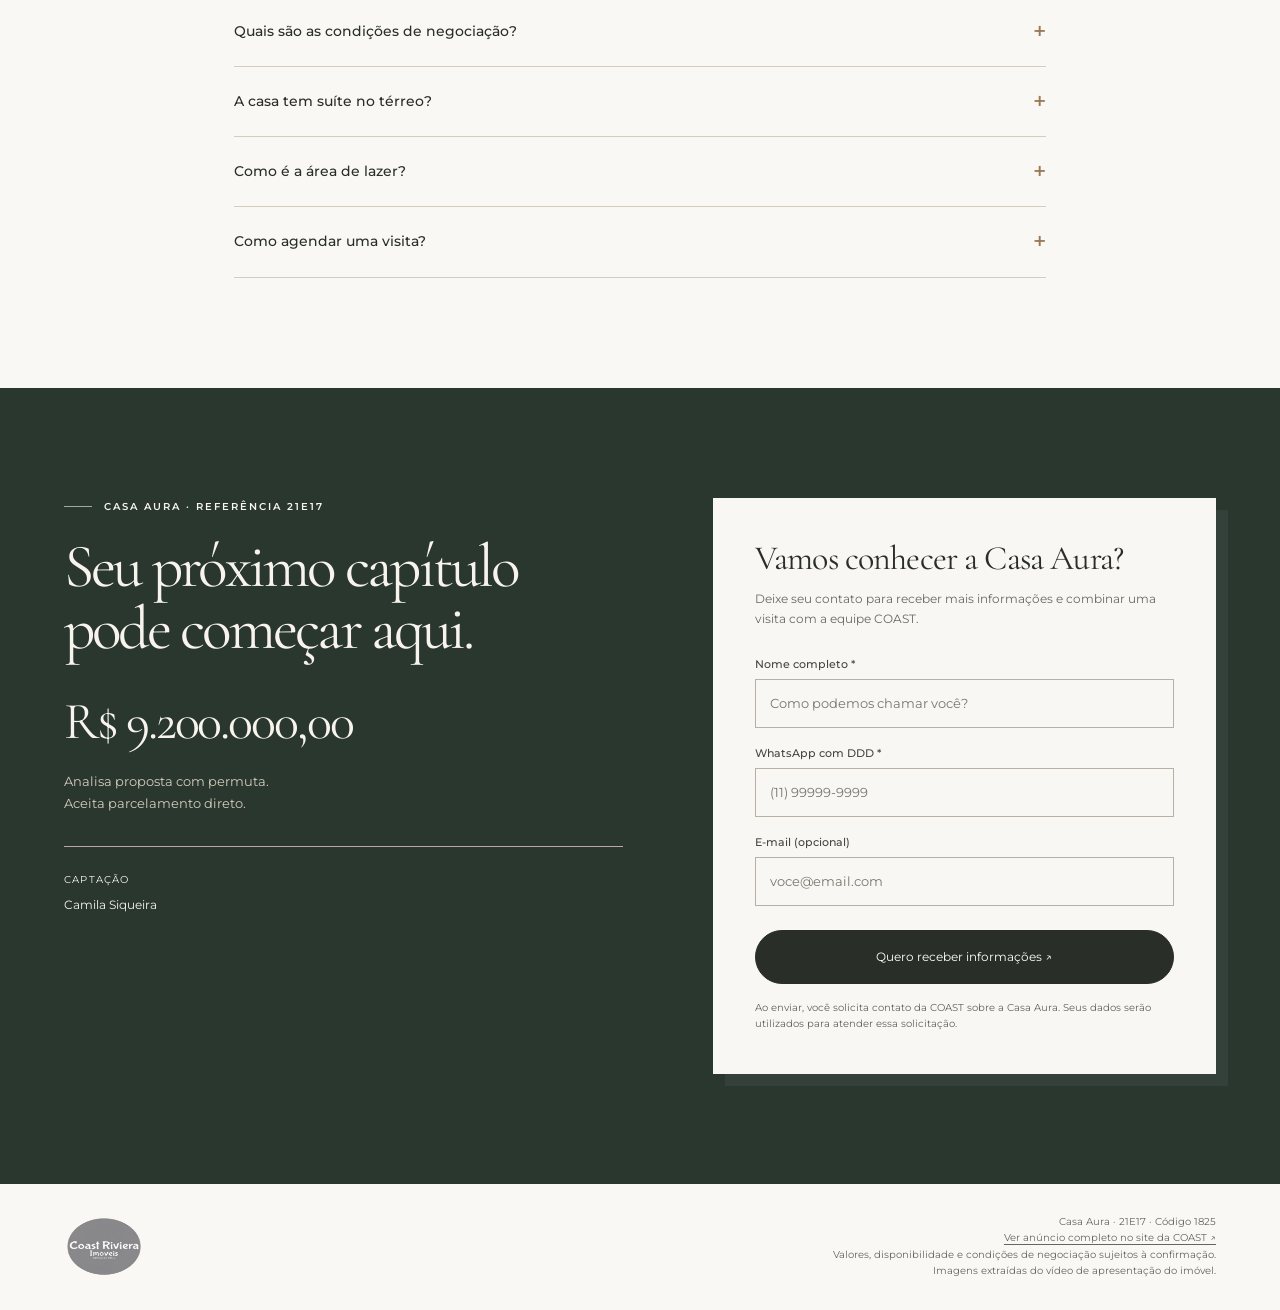
==== commit 09811119: "Ativa autoplay silencioso e loop no vídeo da hero" ====
--- a/public/index.html
+++ b/public/index.html
@@ -163,7 +163,7 @@
   <path d="M7 17 17 7" />
 </svg>
 </a><p class="aura-ref">5 SUÍTES &nbsp; / &nbsp; 404,51 M² CONSTRUÍDOS<br>RIVIERA MÓDULO 21 · BERTIOGA/SP<br>REFERÊNCIA 21E17 · CÓDIGO 1825</p></div>
-      <div id="aura-filme" class="aura-hero-media"><video class="aura-hero-video" controls playsinline preload="metadata" poster="assets/hero.jpg" aria-label="Assistir ao vídeo completo da Casa Aura"><source src="assets/casa-aura.mp4" type="video/mp4">Seu navegador não suporta a reprodução deste vídeo.</video><span class="aura-image-label">CASA AURA / 21E17</span></div>
+      <div id="aura-filme" class="aura-hero-media"><video class="aura-hero-video" autoplay muted loop playsinline disablepictureinpicture disableremoteplayback preload="auto" poster="assets/hero.jpg" aria-label="Vídeo de apresentação da Casa Aura, sem áudio"><source src="assets/casa-aura.mp4" type="video/mp4">Seu navegador não suporta a reprodução deste vídeo.</video><span class="aura-image-label">CASA AURA / 21E17</span></div>
     </section>
     <div class="aura-wrap"><div class="aura-facts" aria-label="Características principais"><div class="aura-fact"><svg class="aura-icon" aria-hidden="true" focusable="false"
   xmlns="http://www.w3.org/2000/svg"
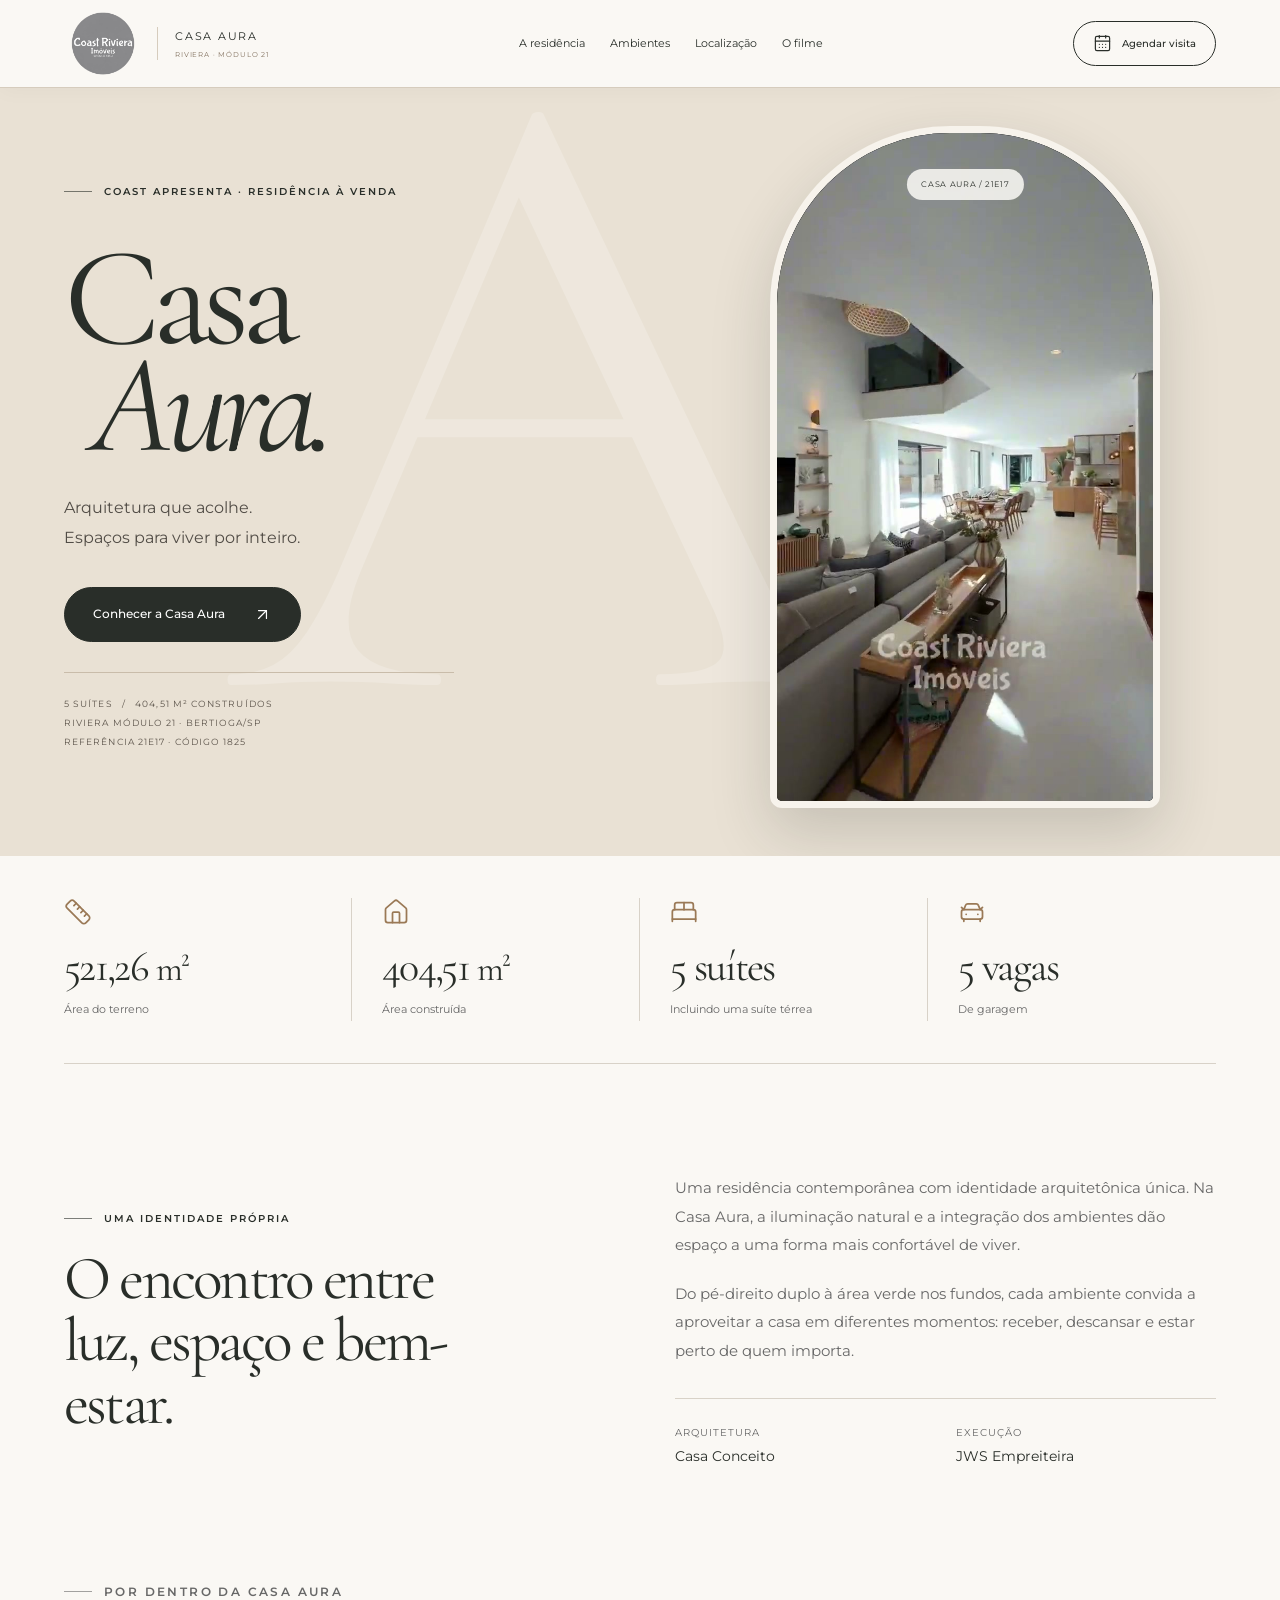
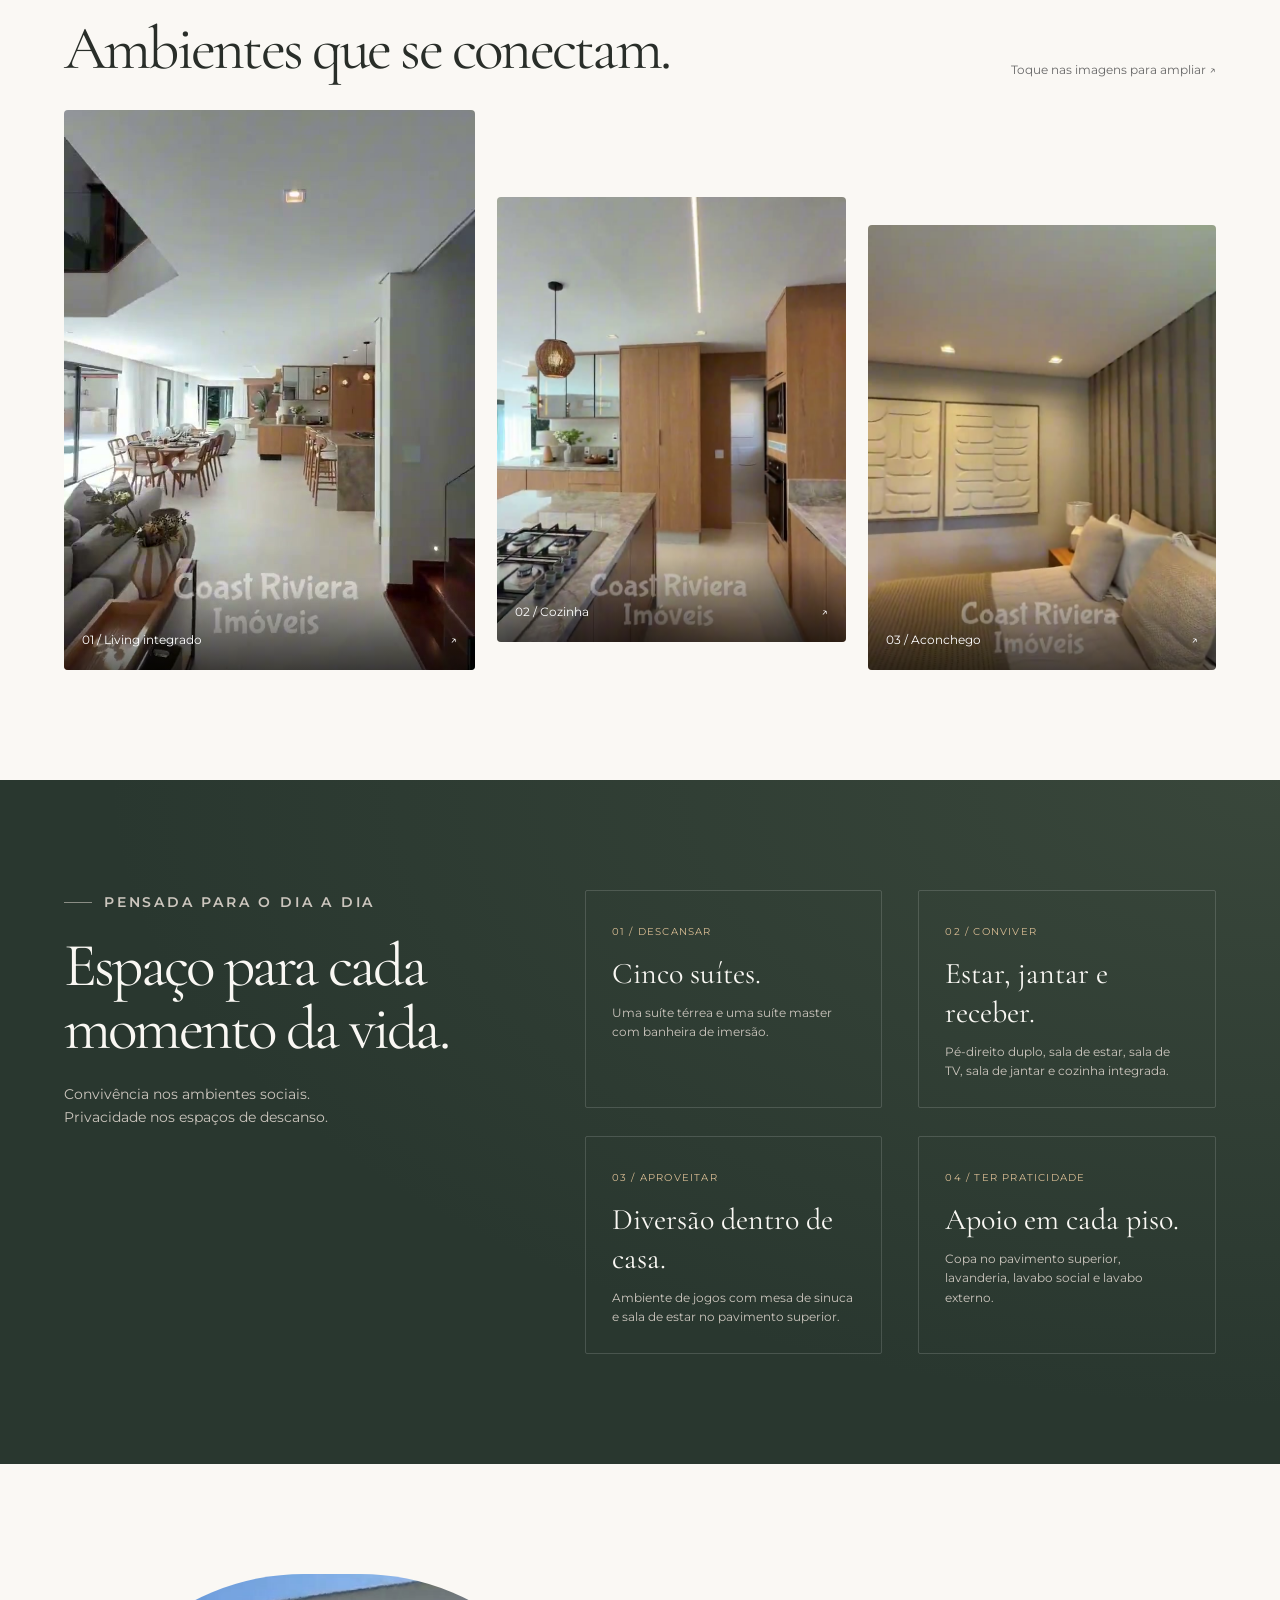
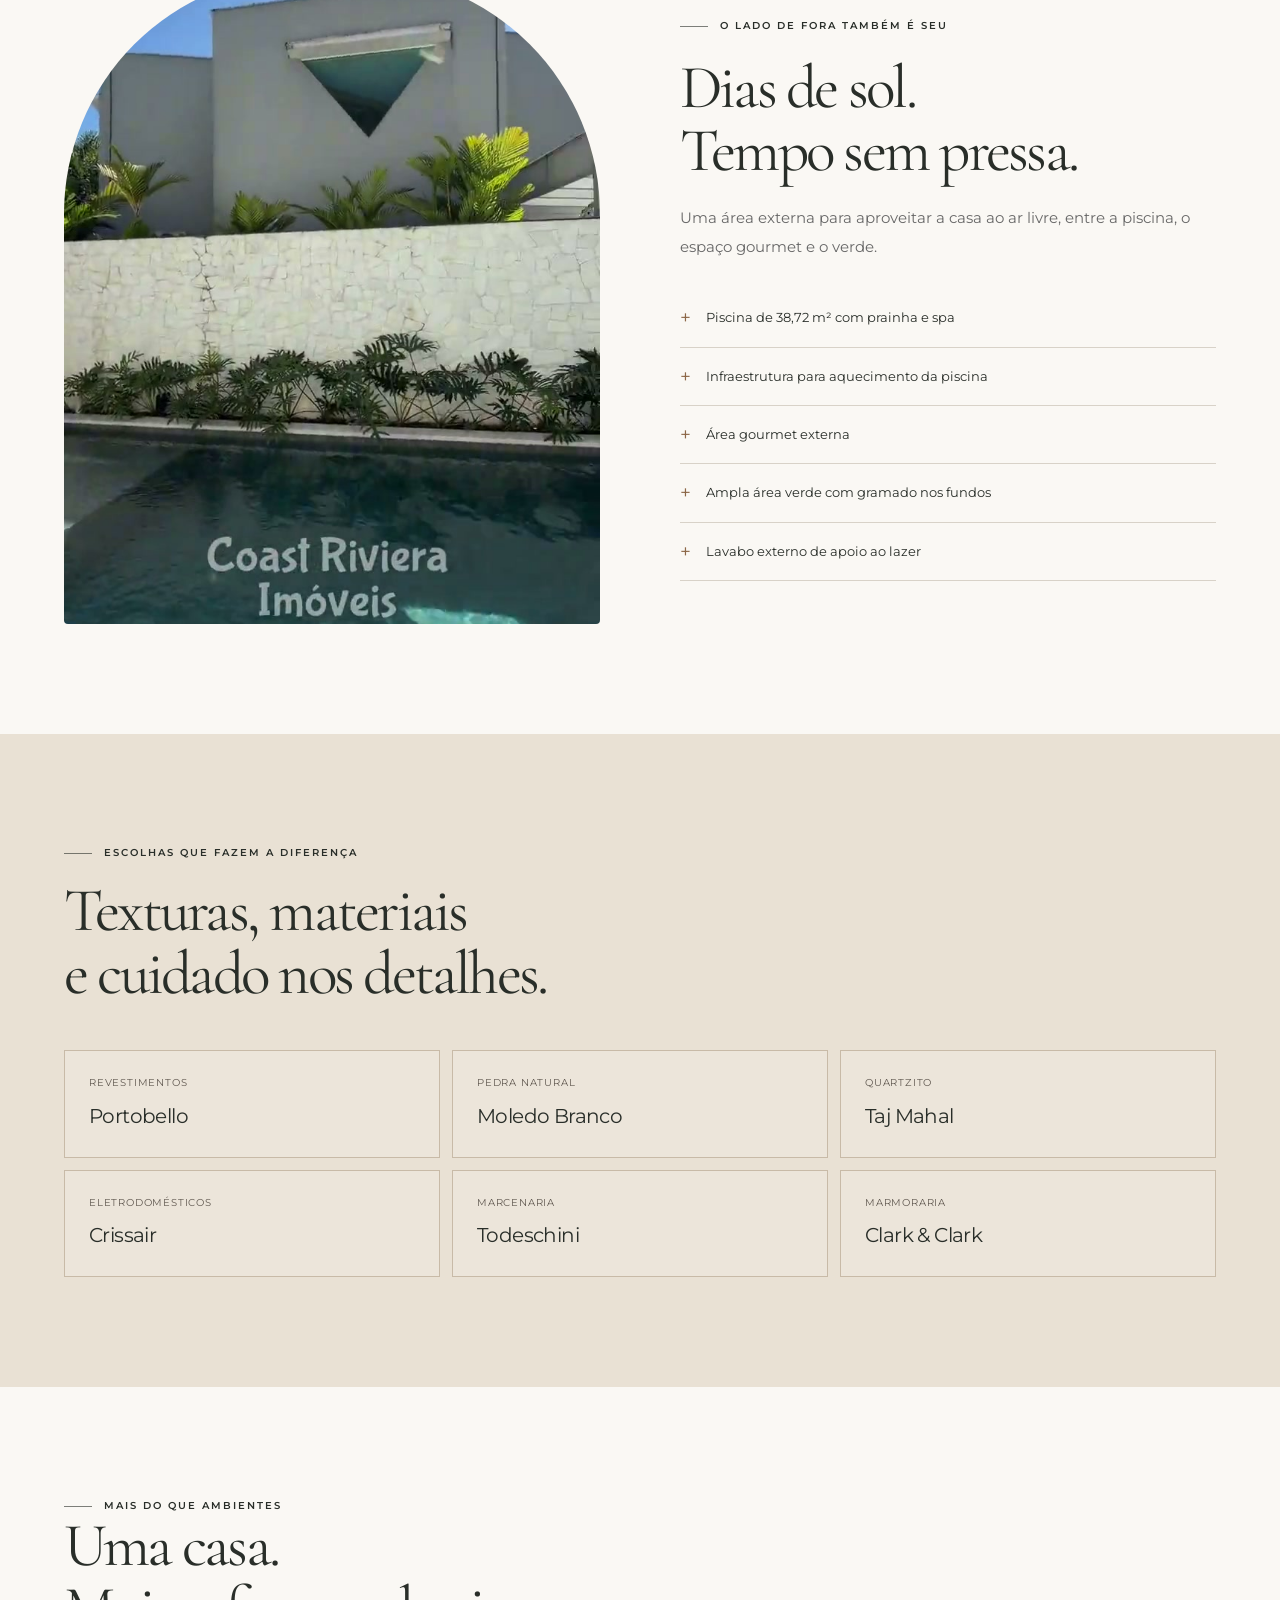
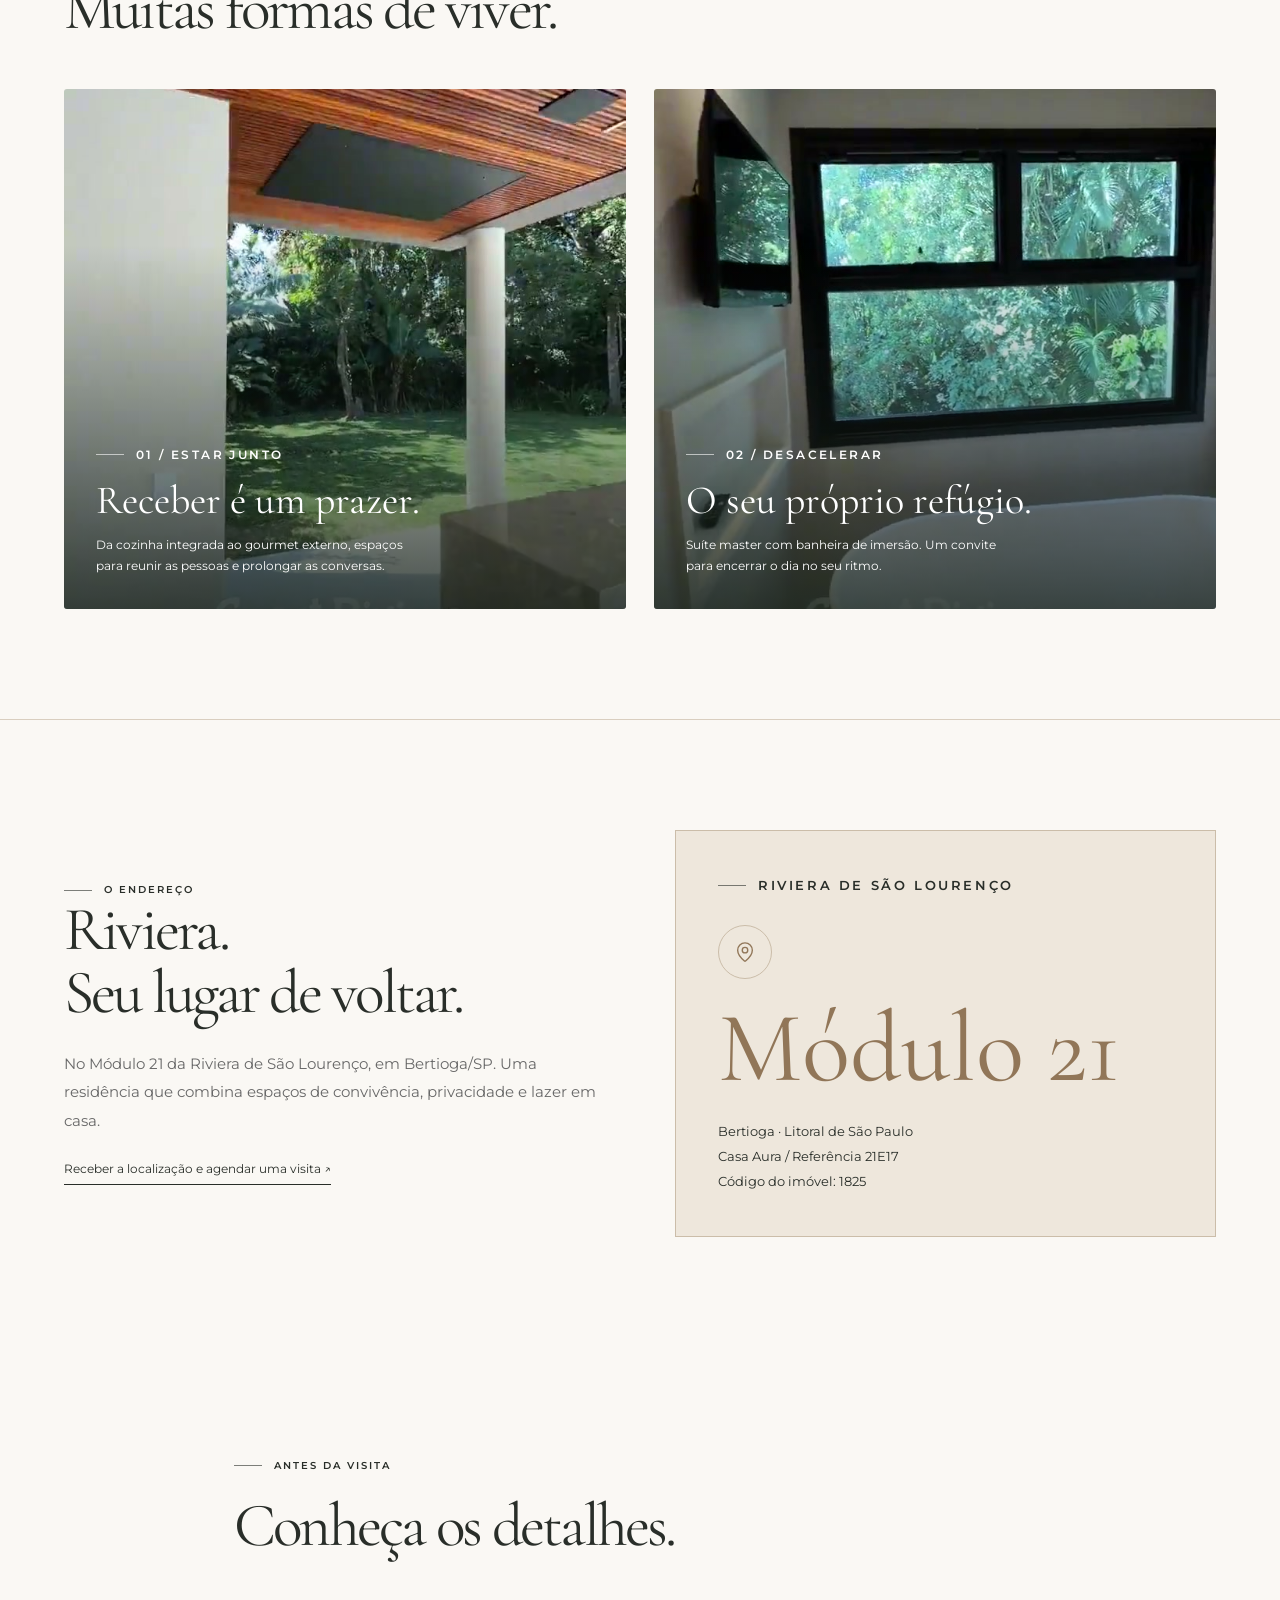
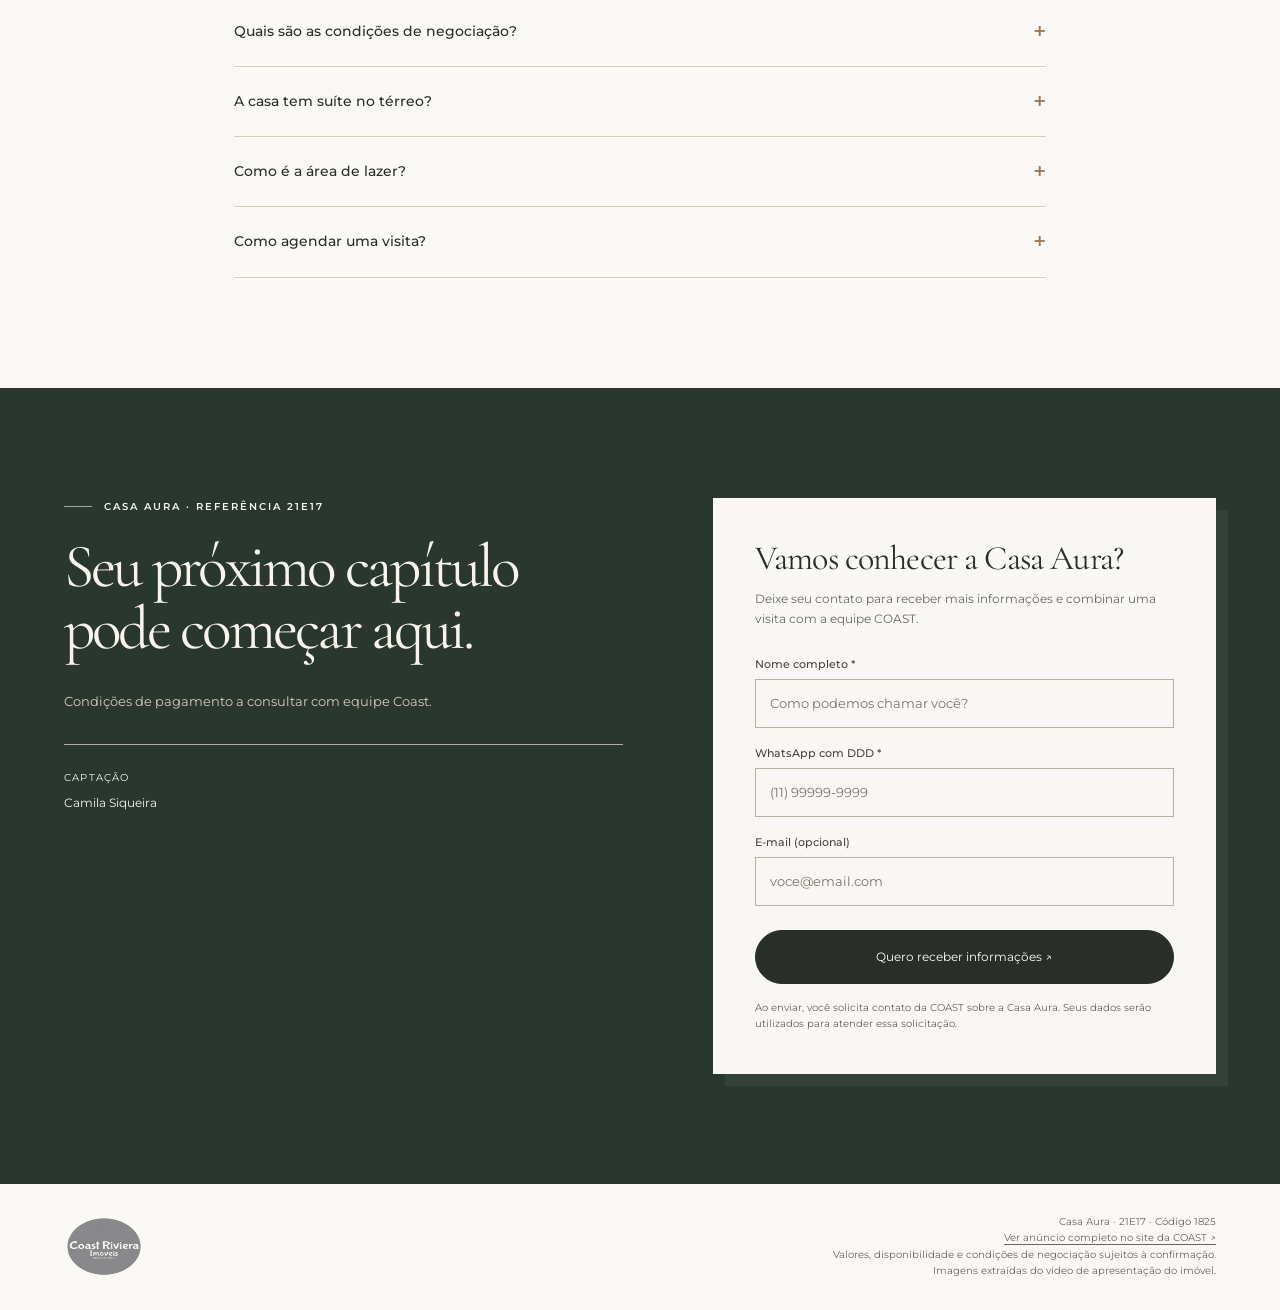
==== commit eb6faa18: "Substitui preço e negociação por condições sob consulta" ====
--- a/public/index.html
+++ b/public/index.html
@@ -1,7 +1,7 @@
 <!doctype html>
 <html lang="pt-BR"><head><meta charset="utf-8"><meta name="viewport" content="width=device-width, initial-scale=1">
 <title>Casa Aura 21E17 | COAST Riviera Imóveis</title>
-<meta name="description" content="Conheça a Casa Aura: 5 suítes, 404,51 m² construídos, piscina com spa e área gourmet. R$ 9.200.000,00. Solicite uma visita com a COAST.">
+<meta name="description" content="Conheça a Casa Aura: 5 suítes, 404,51 m² construídos, piscina com spa e área gourmet. Condições de pagamento a consultar com equipe Coast.">
 <link rel="preconnect" href="https://fonts.googleapis.com">
 <link rel="preconnect" href="https://fonts.gstatic.com" crossorigin>
 <link href="https://fonts.googleapis.com/css2?family=Montserrat:wght@400;500;600&display=swap" rel="stylesheet">
@@ -256,8 +256,8 @@
   <circle cx="12" cy="10" r="3" />
 </svg>
 </div><strong>Módulo 21</strong><p>Bertioga · Litoral de São Paulo<br>Casa Aura / Referência 21E17<br>Código do imóvel: 1825</p></div></section>
-    <section class="aura-wrap aura-section aura-faq"><p class="aura-eyebrow">Antes da visita</p><h2>Conheça os detalhes.</h2><details><summary>Quais são as condições de negociação?</summary><p>O valor anunciado é de R$ 9.200.000,00. O proprietário analisa propostas com permuta e aceita parcelamento direto. As condições devem ser confirmadas com a equipe COAST.</p></details><details><summary>A casa tem suíte no térreo?</summary><p>Sim. São cinco suítes no total, incluindo uma suíte térrea e uma suíte master com banheira de imersão.</p></details><details><summary>Como é a área de lazer?</summary><p>A casa possui piscina de 38,72 m² com prainha, spa e infraestrutura para aquecimento, área gourmet externa, gramado nos fundos e ambiente de jogos com mesa de sinuca.</p></details><details><summary>Como agendar uma visita?</summary><p>Preencha o formulário abaixo com seu nome e WhatsApp. A equipe COAST entrará em contato para esclarecer dúvidas e combinar a visita conforme a disponibilidade.</p></details></section>
-    <section id="aura-contato" class="aura-contact"><div class="aura-wrap aura-section aura-contact-grid"><div><p class="aura-eyebrow">Casa Aura · Referência 21E17</p><h2>Seu próximo capítulo<br>pode começar aqui.</h2><p class="aura-price">R$ 9.200.000,00</p><p class="aura-terms">Analisa proposta com permuta.<br>Aceita parcelamento direto.</p><p class="aura-capture"><span>Captação</span>Camila Siqueira</p></div><div class="aura-form-panel"><h3>Vamos conhecer a Casa Aura?</h3><p class="aura-form-description">Deixe seu contato para receber mais informações e combinar uma visita com a equipe COAST.</p><div id="aura-native-form-slot"><div class="aura-native-form"><form id="casa-aura-21e17" name="casa-aura" method="POST" action="/obrigado.html" data-netlify="true" netlify-honeypot="bot-field">
+    <section class="aura-wrap aura-section aura-faq"><p class="aura-eyebrow">Antes da visita</p><h2>Conheça os detalhes.</h2><details><summary>Quais são as condições de negociação?</summary><p>Condições de pagamento a consultar com equipe Coast.</p></details><details><summary>A casa tem suíte no térreo?</summary><p>Sim. São cinco suítes no total, incluindo uma suíte térrea e uma suíte master com banheira de imersão.</p></details><details><summary>Como é a área de lazer?</summary><p>A casa possui piscina de 38,72 m² com prainha, spa e infraestrutura para aquecimento, área gourmet externa, gramado nos fundos e ambiente de jogos com mesa de sinuca.</p></details><details><summary>Como agendar uma visita?</summary><p>Preencha o formulário abaixo com seu nome e WhatsApp. A equipe COAST entrará em contato para esclarecer dúvidas e combinar a visita conforme a disponibilidade.</p></details></section>
+    <section id="aura-contato" class="aura-contact"><div class="aura-wrap aura-section aura-contact-grid"><div><p class="aura-eyebrow">Casa Aura · Referência 21E17</p><h2>Seu próximo capítulo<br>pode começar aqui.</h2><p class="aura-terms">Condições de pagamento a consultar com equipe Coast.</p><p class="aura-capture"><span>Captação</span>Camila Siqueira</p></div><div class="aura-form-panel"><h3>Vamos conhecer a Casa Aura?</h3><p class="aura-form-description">Deixe seu contato para receber mais informações e combinar uma visita com a equipe COAST.</p><div id="aura-native-form-slot"><div class="aura-native-form"><form id="casa-aura-21e17" name="casa-aura" method="POST" action="/obrigado.html" data-netlify="true" netlify-honeypot="bot-field">
 <input type="hidden" name="form-name" value="casa-aura"><input type="hidden" name="imovel" value="Casa Aura"><input type="hidden" name="referencia" value="21E17"><input type="hidden" name="codigo_imovel" value="1825"><input type="hidden" name="url_imovel" value="https://imobiliariacoastriviera.com.br/imovel/casa-a-venda-5-quartos-riviera-modulo-21-bertioga-sp-id-1825"><input type="hidden" name="origem" value="Landing Casa Aura — COAST"><input type="hidden" name="mensagem" value="Interesse na Casa Aura, referência 21E17, código 1825."><input type="hidden" name="pagina" value=""><input type="hidden" name="utm_source" value=""><input type="hidden" name="utm_medium" value=""><input type="hidden" name="utm_campaign" value=""><input type="hidden" name="utm_content" value=""><input type="hidden" name="utm_term" value=""><p hidden><label>Não preencha este campo: <input name="bot-field" autocomplete="off"></label></p><label for="aura-nome">Nome completo *</label><input id="aura-nome" name="nome" autocomplete="name" placeholder="Como podemos chamar você?" required maxlength="120">
 <label for="aura-telefone">WhatsApp com DDD *</label><input id="aura-telefone" name="telefone" type="tel" autocomplete="tel" inputmode="tel" placeholder="(11) 99999-9999" required minlength="10" maxlength="25" pattern="[+\(\) 0-9.\-]{10,25}">
 <label for="aura-email">E-mail (opcional)</label><input id="aura-email" name="email" type="email" autocomplete="email" placeholder="voce@email.com" maxlength="180">
@@ -266,7 +266,7 @@
 </form></div></div><p class="aura-privacy">Ao enviar, você solicita contato da COAST sobre a Casa Aura. Seus dados serão utilizados para atender essa solicitação.</p></div></div></section>
   </main>
   <footer class="aura-wrap aura-footer"><img src="assets/coast-logo.png" alt="COAST Riviera Imóveis" width="80" height="62" loading="lazy"><p>Casa Aura · 21E17 · Código 1825<br><a href="https://imobiliariacoastriviera.com.br/imovel/casa-a-venda-5-quartos-riviera-modulo-21-bertioga-sp-id-1825" target="_blank" rel="noopener noreferrer" style="text-decoration:underline;text-underline-offset:3px">Ver anúncio completo no site da COAST ↗</a><br>Valores, disponibilidade e condições de negociação sujeitos à confirmação.<br>Imagens extraídas do vídeo de apresentação do imóvel.</p></footer>
-  <div class="aura-mobile-cta"><div><small>CASA AURA / 21E17</small><strong>R$ 9.200.000,00</strong></div><a class="aura-btn" href="#aura-contato">Agendar visita <svg class="aura-icon" aria-hidden="true" focusable="false"
+  <div class="aura-mobile-cta"><div><small>CASA AURA / 21E17</small><strong>Condições a consultar</strong></div><a class="aura-btn" href="#aura-contato">Agendar visita <svg class="aura-icon" aria-hidden="true" focusable="false"
   xmlns="http://www.w3.org/2000/svg"
   width="24"
   height="24"
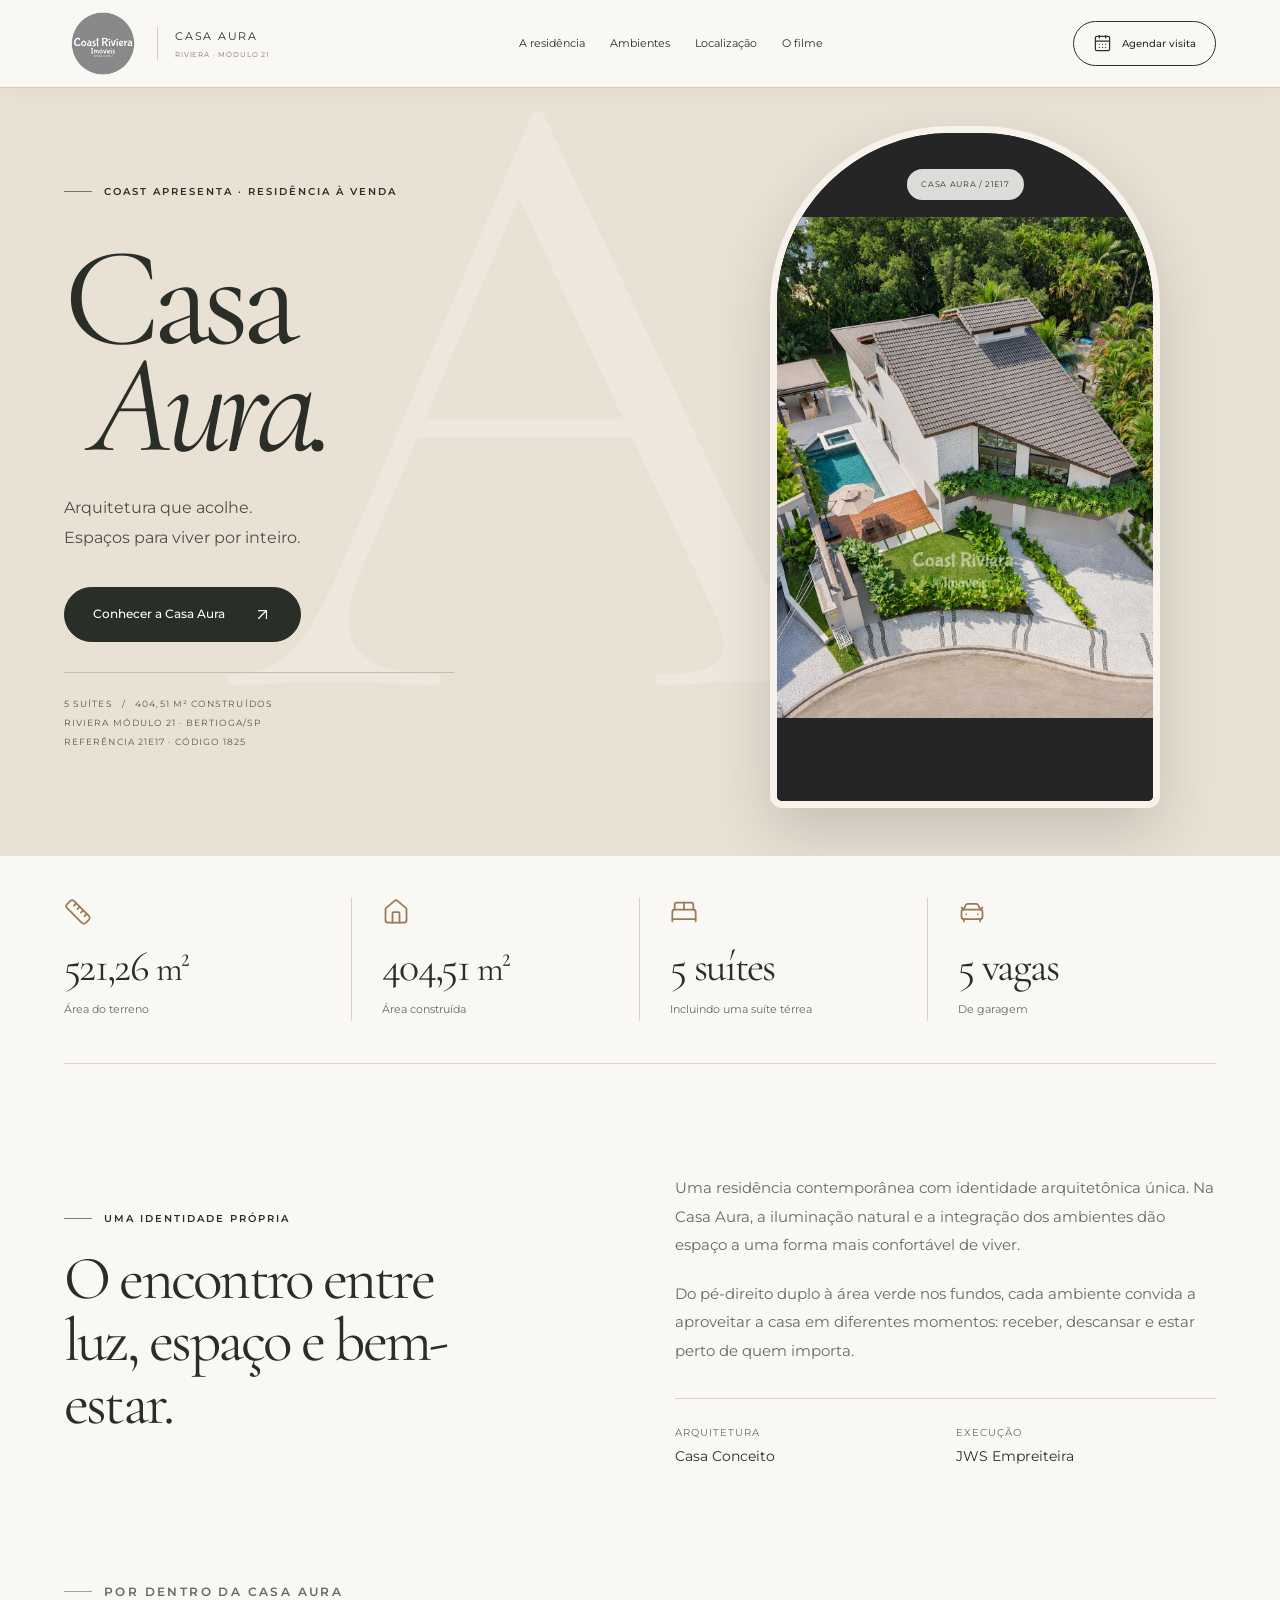
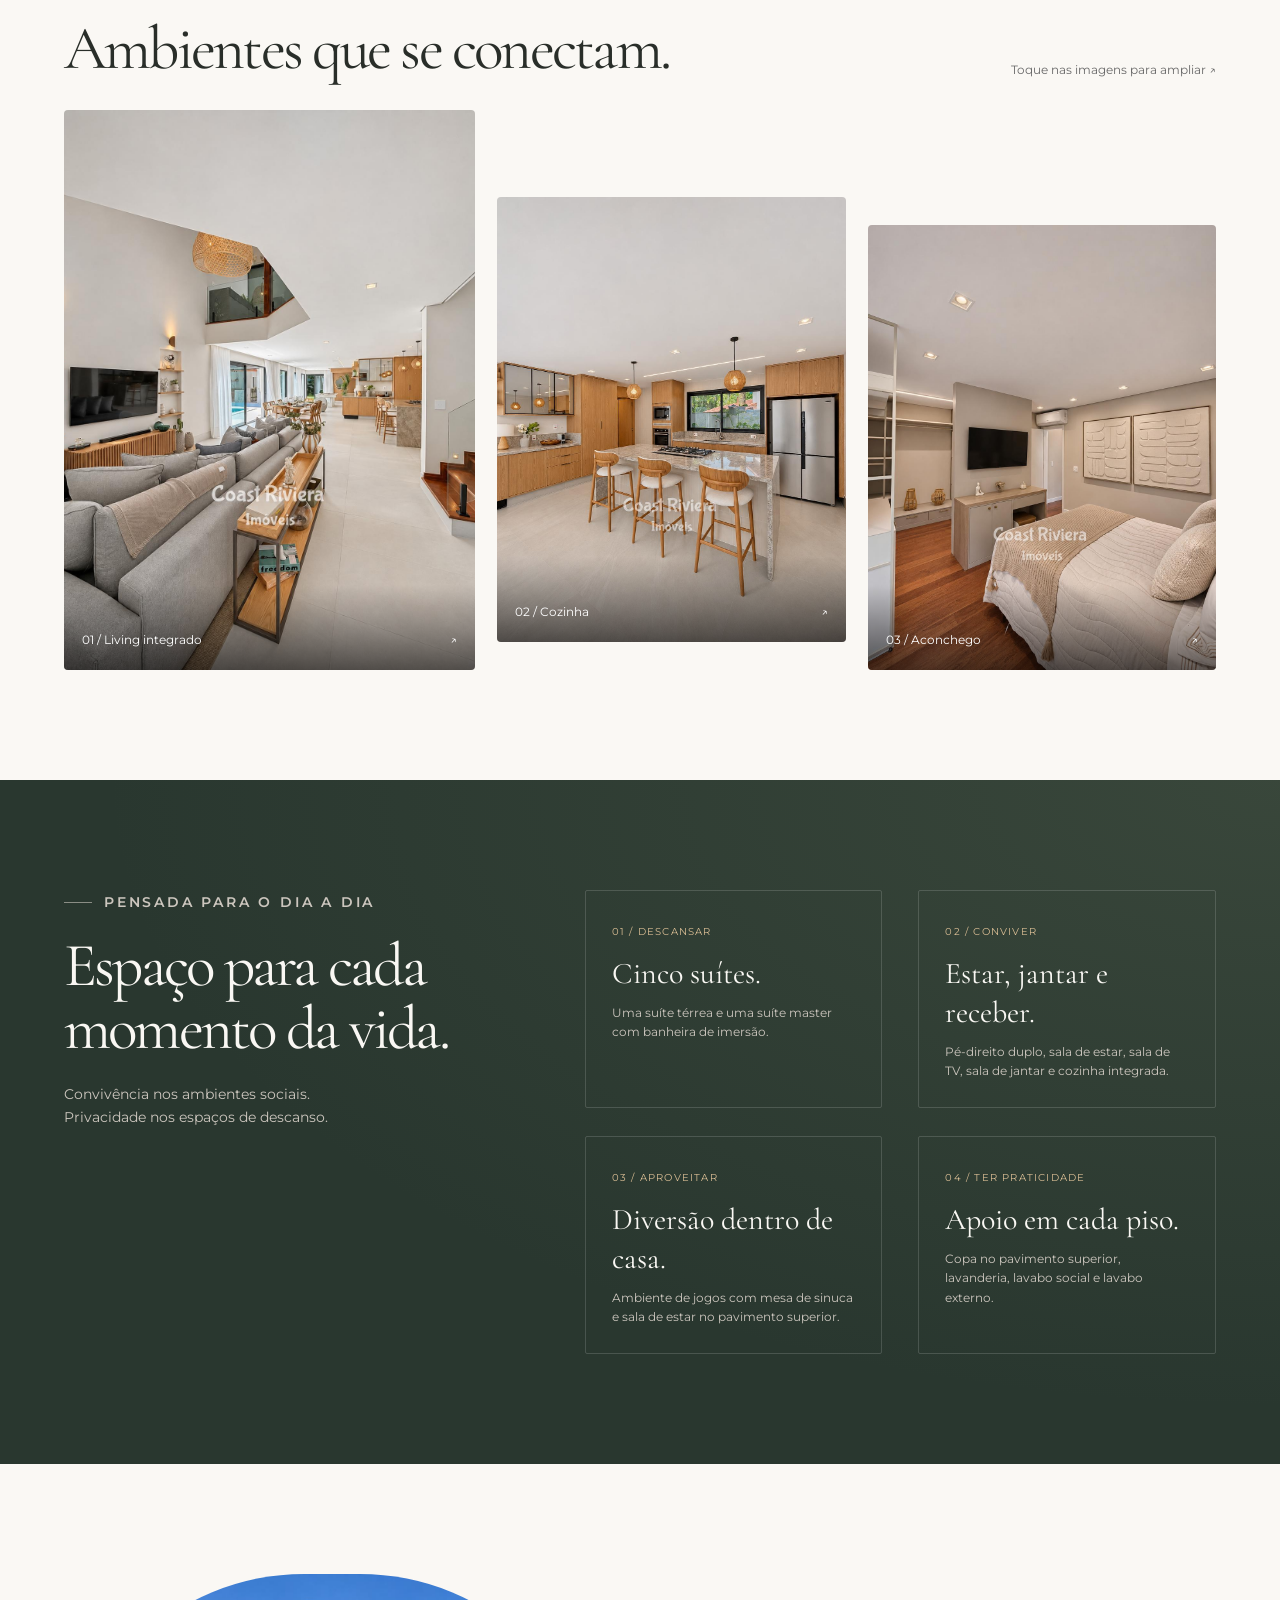
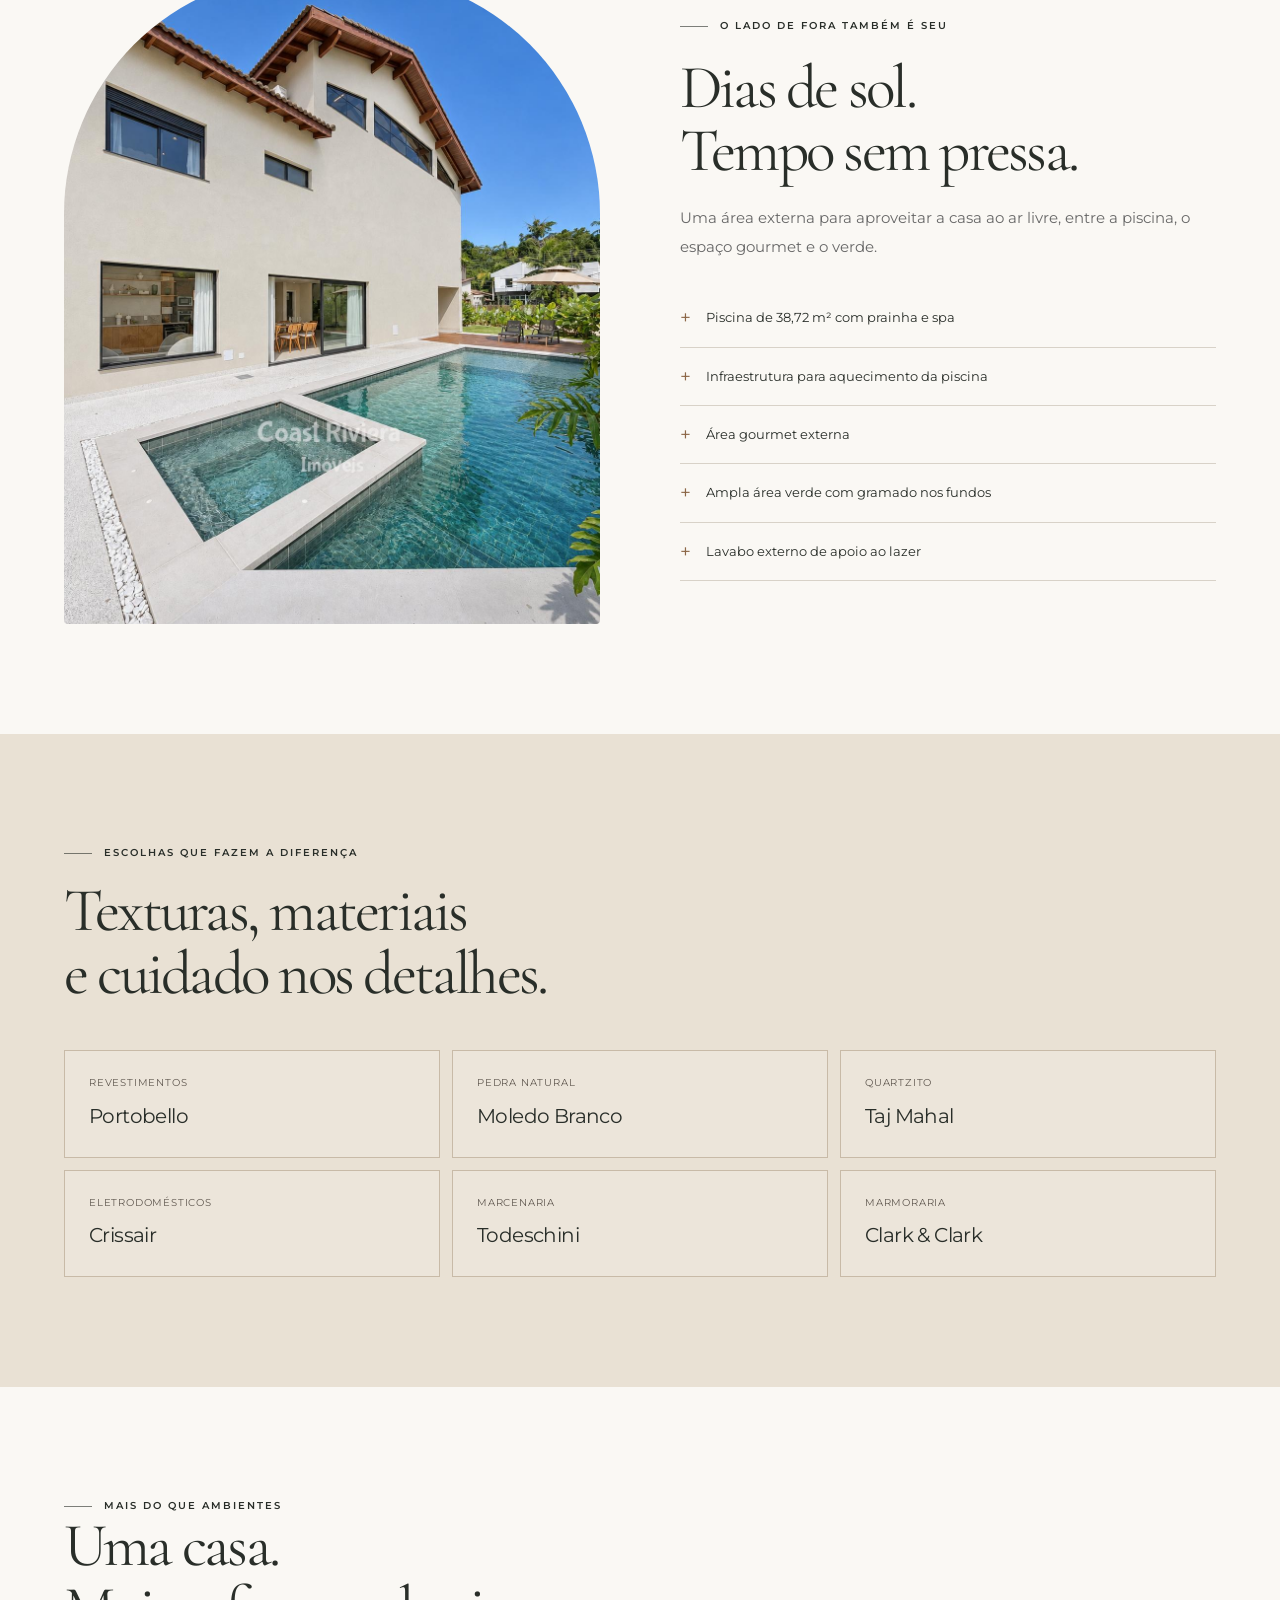
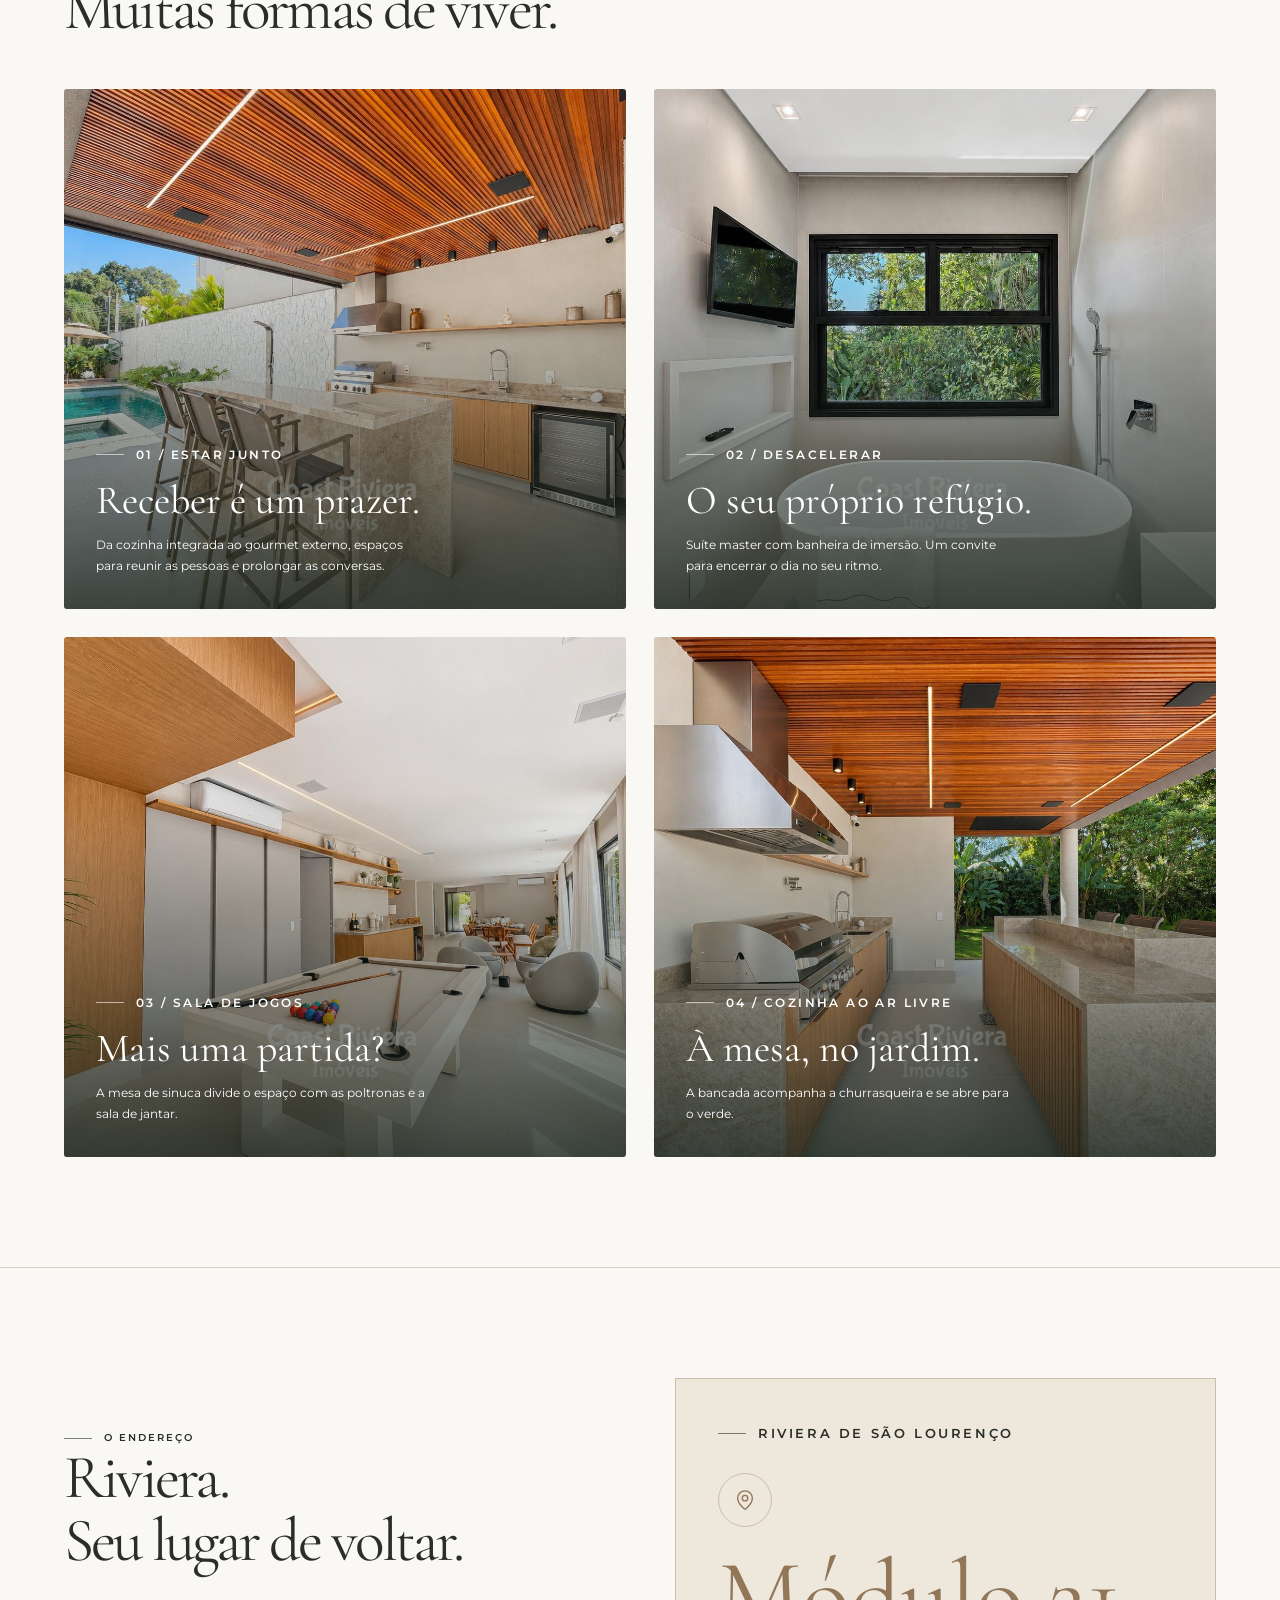
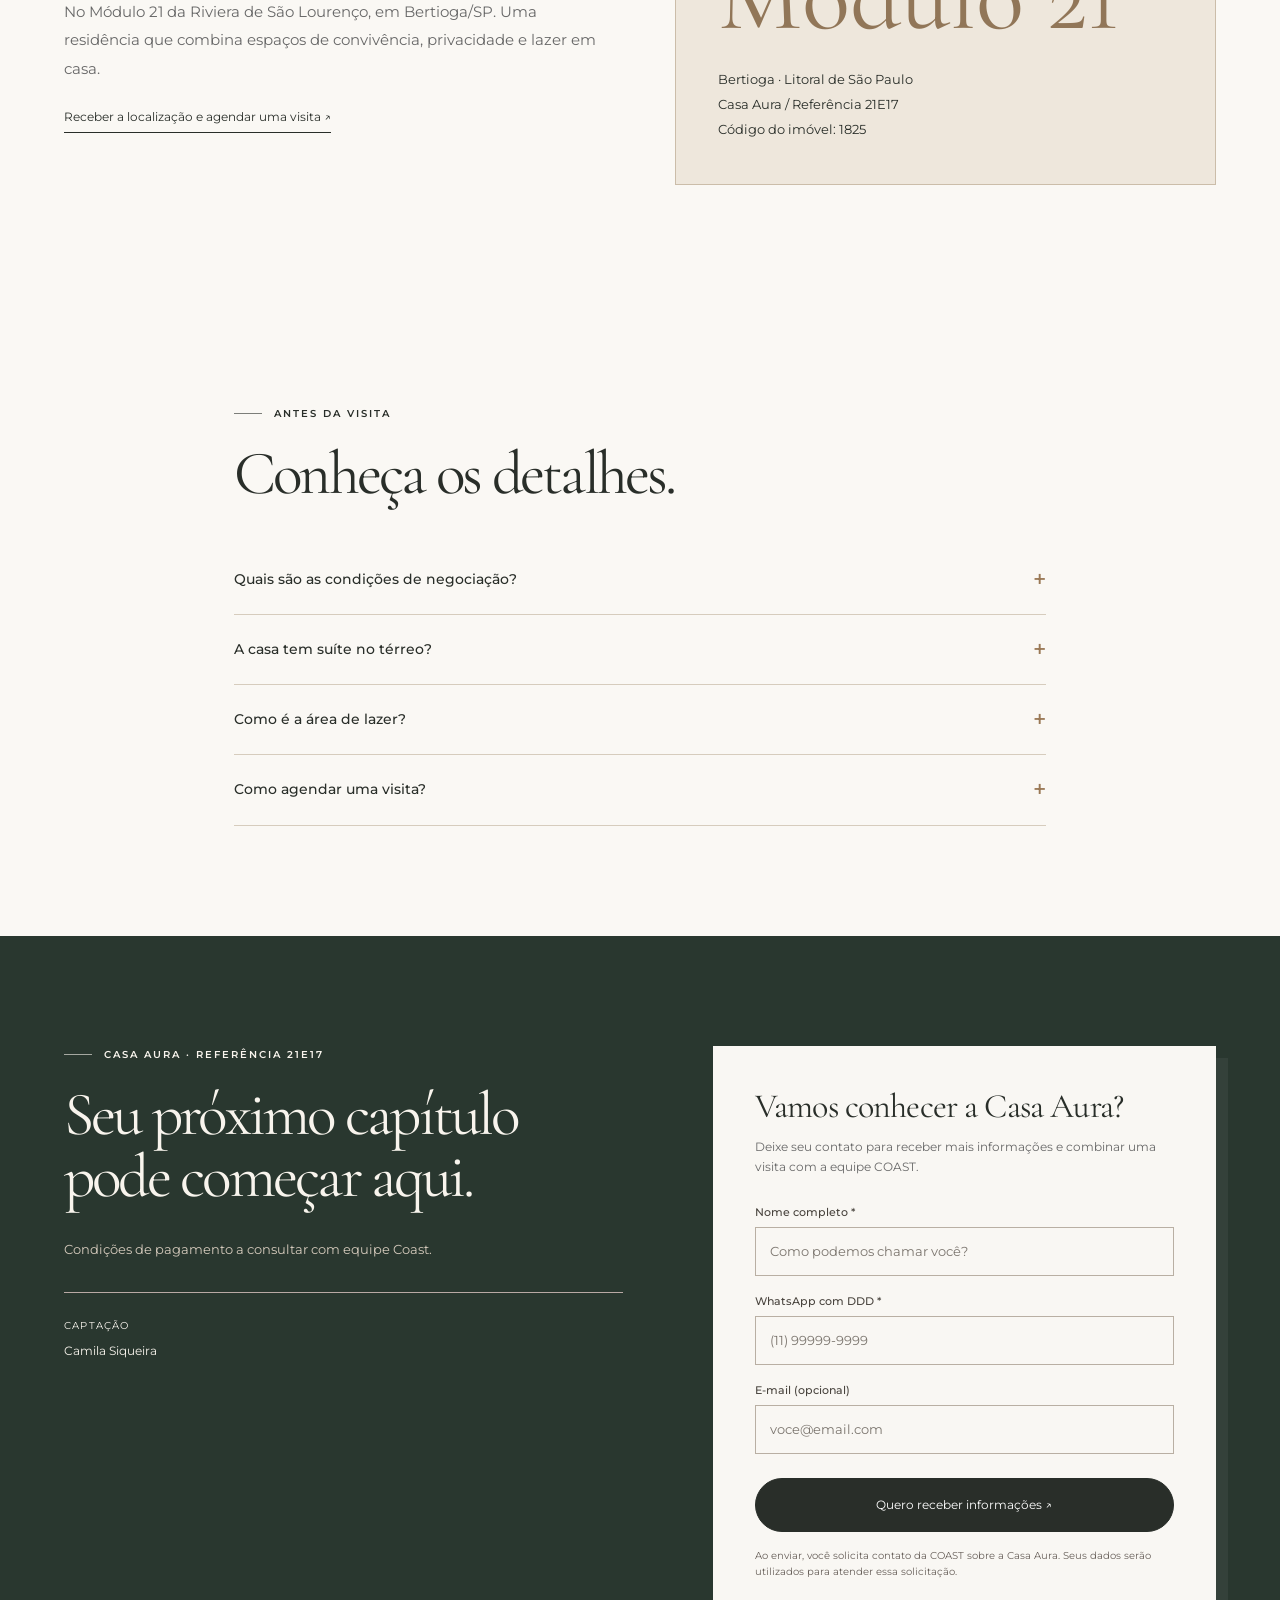
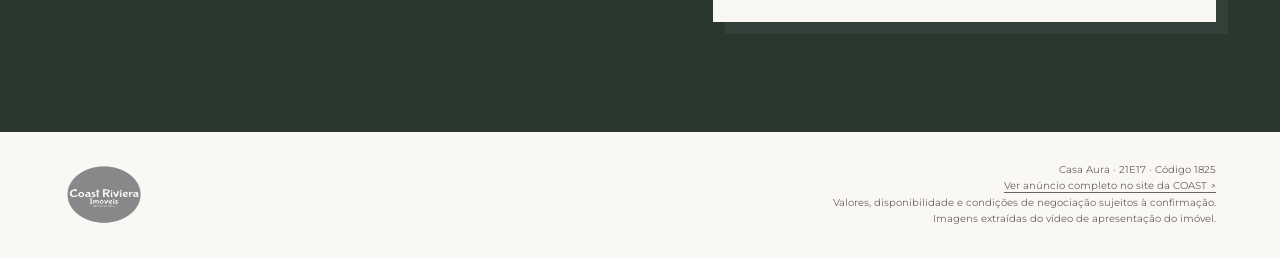
==== commit 3d04bf2c: "Atualiza as nove fotos da Casa Aura e amplia a seção de ambientes" ====
--- a/public/index.html
+++ b/public/index.html
@@ -6,7 +6,8 @@
 <link rel="preconnect" href="https://fonts.gstatic.com" crossorigin>
 <link href="https://fonts.googleapis.com/css2?family=Montserrat:wght@400;500;600&display=swap" rel="stylesheet">
 <link href="https://fonts.googleapis.com/css2?family=Cormorant+Garamond:ital,wght@0,400;0,500;1,400&display=swap" rel="stylesheet">
-<link rel="stylesheet" href="aura.css"><link rel="stylesheet" href="editorial.css"><style>body{margin:0}html{scroll-behavior:smooth}@media(prefers-reduced-motion:reduce){html{scroll-behavior:auto}}</style></head><body>
+<link rel="stylesheet" href="aura.css"><link rel="stylesheet" href="editorial.css"><style>body{margin:0}html{scroll-behavior:smooth}@media(prefers-reduced-motion:reduce){html{scroll-behavior:auto}}</style><script src="https://d3p238nw223yap.cloudfront.net/scripts/praedium-integration.min.js?uuid=5a347bc2-f3da-48ad-91b8-dee254c31cbb" id="praedium-script-sync" async></script>
+</head><body>
 <div id="aura">
   <header class="aura-wrap aura-nav">
     <a class="aura-brand" href="#aura" aria-label="COAST Riviera Imóveis — início"><img class="aura-logo" src="assets/coast-logo.png" width="78" height="68" alt="COAST Riviera Imóveis"><span>CASA AURA<small>RIVIERA · MÓDULO 21</small></span></a>
@@ -233,14 +234,14 @@
 <strong>5 vagas</strong><span>De garagem</span></div></div></div>
     <section id="aura-residencia" class="aura-wrap aura-section aura-intro"><div><p class="aura-eyebrow">Uma identidade própria</p><h2>O encontro entre<br>luz, espaço e bem-estar.</h2></div><div class="aura-prose"><p>Uma residência contemporânea com identidade arquitetônica única. Na Casa Aura, a iluminação natural e a integração dos ambientes dão espaço a uma forma mais confortável de viver.</p><p>Do pé-direito duplo à área verde nos fundos, cada ambiente convida a aproveitar a casa em diferentes momentos: receber, descansar e estar perto de quem importa.</p><div class="aura-credits"><div><small>Arquitetura</small><span>Casa Conceito</span></div><div><small>Execução</small><span>JWS Empreiteira</span></div></div></div></section>
     <section id="aura-ambientes" class="aura-wrap aura-section" style="padding-top:0"><div class="aura-gallery-head"><div><p class="aura-eyebrow">Por dentro da Casa Aura</p><h2>Ambientes que se conectam.</h2></div><p>Toque nas imagens para ampliar ↗</p></div><div class="aura-gallery">
-      <button type="button" class="aura-gallery-tall" data-aura-photo="assets/living.jpg" data-aura-caption="Living integrado com pé-direito duplo" aria-label="Ampliar imagem do living"><figure><img src="assets/living.jpg" loading="lazy" width="1080" height="1920" alt="Salas integradas e pé-direito duplo da Casa Aura"><figcaption><span>01 / Living integrado</span><span aria-hidden="true">↗</span></figcaption></figure></button>
-      <button type="button" data-aura-photo="assets/cozinha.jpg" data-aura-caption="Cozinha integrada aos ambientes sociais" aria-label="Ampliar imagem da cozinha"><figure><img src="assets/cozinha.jpg" loading="lazy" width="1080" height="1920" alt="Cozinha da Casa Aura com ilha e marcenaria"><figcaption><span>02 / Cozinha</span><span aria-hidden="true">↗</span></figcaption></figure></button>
-      <button type="button" data-aura-photo="assets/suite.jpg" data-aura-caption="Uma das cinco suítes da Casa Aura" aria-label="Ampliar imagem da suíte"><figure><img src="assets/suite.jpg" loading="lazy" width="1080" height="1920" alt="Suíte da Casa Aura com iluminação natural"><figcaption><span>03 / Aconchego</span><span aria-hidden="true">↗</span></figcaption></figure></button>
+      <button type="button" class="aura-gallery-tall" data-aura-photo="assets/living.jpg" data-aura-caption="Living integrado com pé-direito duplo" aria-label="Ampliar imagem do living"><figure><img src="assets/living.jpg" loading="lazy" width="1086" height="1448" alt="Salas integradas e pé-direito duplo da Casa Aura"><figcaption><span>01 / Living integrado</span><span aria-hidden="true">↗</span></figcaption></figure></button>
+      <button type="button" data-aura-photo="assets/cozinha.jpg" data-aura-caption="Cozinha integrada aos ambientes sociais" aria-label="Ampliar imagem da cozinha"><figure><img src="assets/cozinha.jpg" loading="lazy" width="1086" height="1448" alt="Cozinha da Casa Aura com ilha e marcenaria"><figcaption><span>02 / Cozinha</span><span aria-hidden="true">↗</span></figcaption></figure></button>
+      <button type="button" data-aura-photo="assets/suite.jpg" data-aura-caption="Uma das cinco suítes da Casa Aura" aria-label="Ampliar imagem da suíte"><figure><img src="assets/suite.jpg" loading="lazy" width="1086" height="1448" alt="Suíte da Casa Aura com iluminação natural"><figcaption><span>03 / Aconchego</span><span aria-hidden="true">↗</span></figcaption></figure></button>
     </div></section>
     <section class="aura-dark"><div class="aura-wrap aura-section aura-spaces"><div><p class="aura-eyebrow">Pensada para o dia a dia</p><h2>Espaço para cada<br>momento da vida.</h2><p>Convivência nos ambientes sociais.<br>Privacidade nos espaços de descanso.</p></div><div class="aura-space-list"><article><small>01 / DESCANSAR</small><h3>Cinco suítes.</h3><p>Uma suíte térrea e uma suíte master com banheira de imersão.</p></article><article><small>02 / CONVIVER</small><h3>Estar, jantar e receber.</h3><p>Pé-direito duplo, sala de estar, sala de TV, sala de jantar e cozinha integrada.</p></article><article><small>03 / APROVEITAR</small><h3>Diversão dentro de casa.</h3><p>Ambiente de jogos com mesa de sinuca e sala de estar no pavimento superior.</p></article><article><small>04 / TER PRATICIDADE</small><h3>Apoio em cada piso.</h3><p>Copa no pavimento superior, lavanderia, lavabo social e lavabo externo.</p></article></div></div></section>
-    <section class="aura-wrap aura-section aura-leisure"><img class="aura-leisure-photo" src="assets/piscina.jpg" width="1080" height="1920" loading="lazy" alt="Piscina da Casa Aura vista da área externa"><div><p class="aura-eyebrow">O lado de fora também é seu</p><h2>Dias de sol.<br>Tempo sem pressa.</h2><p class="aura-prose">Uma área externa para aproveitar a casa ao ar livre, entre a piscina, o espaço gourmet e o verde.</p><ul><li>Piscina de 38,72 m² com prainha e spa</li><li>Infraestrutura para aquecimento da piscina</li><li>Área gourmet externa</li><li>Ampla área verde com gramado nos fundos</li><li>Lavabo externo de apoio ao lazer</li></ul></div></section>
+    <section class="aura-wrap aura-section aura-leisure"><img class="aura-leisure-photo" src="assets/piscina.jpg" width="1086" height="1448" loading="lazy" alt="Piscina da Casa Aura vista da área externa"><div><p class="aura-eyebrow">O lado de fora também é seu</p><h2>Dias de sol.<br>Tempo sem pressa.</h2><p class="aura-prose">Uma área externa para aproveitar a casa ao ar livre, entre a piscina, o espaço gourmet e o verde.</p><ul><li>Piscina de 38,72 m² com prainha e spa</li><li>Infraestrutura para aquecimento da piscina</li><li>Área gourmet externa</li><li>Ampla área verde com gramado nos fundos</li><li>Lavabo externo de apoio ao lazer</li></ul></div></section>
     <section class="aura-materials"><div class="aura-wrap aura-section"><p class="aura-eyebrow">Escolhas que fazem a diferença</p><h2>Texturas, materiais<br>e cuidado nos detalhes.</h2><div class="aura-brands"><div><small>Revestimentos</small><span>Portobello</span></div><div><small>Pedra natural</small><span>Moledo Branco</span></div><div><small>Quartzito</small><span>Taj Mahal</span></div><div><small>Eletrodomésticos</small><span>Crissair</span></div><div><small>Marcenaria</small><span>Todeschini</span></div><div><small>Marmoraria</small><span>Clark &amp; Clark</span></div></div></div></section>
-    <section class="aura-wrap aura-section"><p class="aura-eyebrow">Mais do que ambientes</p><h2>Uma casa.<br>Muitas formas de viver.</h2><div class="aura-experiences"><article class="aura-experience"><img src="assets/gourmet.jpg" loading="lazy" width="1080" height="1920" alt="Área gourmet da Casa Aura"><div><p class="aura-eyebrow">01 / Estar junto</p><h3>Receber é um prazer.</h3><p>Da cozinha integrada ao gourmet externo, espaços para reunir as pessoas e prolongar as conversas.</p></div></article><article class="aura-experience"><img src="assets/banheira.jpg" loading="lazy" width="1080" height="1920" alt="Banheira de imersão da suíte master"><div><p class="aura-eyebrow">02 / Desacelerar</p><h3>O seu próprio refúgio.</h3><p>Suíte master com banheira de imersão. Um convite para encerrar o dia no seu ritmo.</p></div></article></div></section>
+    <section class="aura-wrap aura-section"><p class="aura-eyebrow">Mais do que ambientes</p><h2>Uma casa.<br>Muitas formas de viver.</h2><div class="aura-experiences"><article class="aura-experience"><img src="assets/gourmet.jpg" loading="lazy" width="1086" height="1448" alt="Área gourmet da Casa Aura"><div><p class="aura-eyebrow">01 / Estar junto</p><h3>Receber é um prazer.</h3><p>Da cozinha integrada ao gourmet externo, espaços para reunir as pessoas e prolongar as conversas.</p></div></article><article class="aura-experience"><img src="assets/banheira.jpg" loading="lazy" width="1086" height="1448" alt="Banheira de imersão da suíte master"><div><p class="aura-eyebrow">02 / Desacelerar</p><h3>O seu próprio refúgio.</h3><p>Suíte master com banheira de imersão. Um convite para encerrar o dia no seu ritmo.</p></div></article><article class="aura-experience"><img src="assets/jogos.jpg" loading="lazy" width="1086" height="1448" alt="Mesa de sinuca com a sala de jantar ao fundo"><div><p class="aura-eyebrow">03 / Sala de jogos</p><h3>Mais uma partida?</h3><p>A mesa de sinuca divide o espaço com as poltronas e a sala de jantar.</p></div></article><article class="aura-experience"><img src="assets/churrasqueira.jpg" loading="lazy" width="1086" height="1448" alt="Churrasqueira e bancada de pedra sob o forro de madeira"><div><p class="aura-eyebrow">04 / Cozinha ao ar livre</p><h3>À mesa, no jardim.</h3><p>A bancada acompanha a churrasqueira e se abre para o verde.</p></div></article></div></section>
     <section id="aura-localizacao" class="aura-wrap aura-section aura-location"><div><p class="aura-eyebrow">O endereço</p><h2>Riviera.<br>Seu lugar de voltar.</h2><p class="aura-prose" style="margin-top:25px">No Módulo 21 da Riviera de São Lourenço, em Bertioga/SP. Uma residência que combina espaços de convivência, privacidade e lazer em casa.</p><a class="aura-text-link" href="#aura-contato">Receber a localização e agendar uma visita ↗</a></div><div class="aura-location-card"><p class="aura-eyebrow">Riviera de São Lourenço</p><div class="aura-location-mark"><svg class="aura-icon" aria-hidden="true" focusable="false"
   xmlns="http://www.w3.org/2000/svg"
   width="24"
@@ -257,7 +258,7 @@
 </svg>
 </div><strong>Módulo 21</strong><p>Bertioga · Litoral de São Paulo<br>Casa Aura / Referência 21E17<br>Código do imóvel: 1825</p></div></section>
     <section class="aura-wrap aura-section aura-faq"><p class="aura-eyebrow">Antes da visita</p><h2>Conheça os detalhes.</h2><details><summary>Quais são as condições de negociação?</summary><p>Condições de pagamento a consultar com equipe Coast.</p></details><details><summary>A casa tem suíte no térreo?</summary><p>Sim. São cinco suítes no total, incluindo uma suíte térrea e uma suíte master com banheira de imersão.</p></details><details><summary>Como é a área de lazer?</summary><p>A casa possui piscina de 38,72 m² com prainha, spa e infraestrutura para aquecimento, área gourmet externa, gramado nos fundos e ambiente de jogos com mesa de sinuca.</p></details><details><summary>Como agendar uma visita?</summary><p>Preencha o formulário abaixo com seu nome e WhatsApp. A equipe COAST entrará em contato para esclarecer dúvidas e combinar a visita conforme a disponibilidade.</p></details></section>
-    <section id="aura-contato" class="aura-contact"><div class="aura-wrap aura-section aura-contact-grid"><div><p class="aura-eyebrow">Casa Aura · Referência 21E17</p><h2>Seu próximo capítulo<br>pode começar aqui.</h2><p class="aura-terms">Condições de pagamento a consultar com equipe Coast.</p><p class="aura-capture"><span>Captação</span>Camila Siqueira</p></div><div class="aura-form-panel"><h3>Vamos conhecer a Casa Aura?</h3><p class="aura-form-description">Deixe seu contato para receber mais informações e combinar uma visita com a equipe COAST.</p><div id="aura-native-form-slot"><div class="aura-native-form"><form id="casa-aura-21e17" name="casa-aura" method="POST" action="/obrigado.html" data-netlify="true" netlify-honeypot="bot-field">
+    <section id="aura-contato" class="aura-contact"><div class="aura-wrap aura-section aura-contact-grid"><div><p class="aura-eyebrow">Casa Aura · Referência 21E17</p><h2>Seu próximo capítulo<br>pode começar aqui.</h2><p class="aura-terms">Condições de pagamento a consultar com equipe Coast.</p><p class="aura-capture"><span>Captação</span>Camila Siqueira</p></div><div class="aura-form-panel"><h3>Vamos conhecer a Casa Aura?</h3><p class="aura-form-description">Deixe seu contato para receber mais informações e combinar uma visita com a equipe COAST.</p><div id="aura-native-form-slot"><div class="aura-native-form"><form id="casa-aura-21e17" name="casa-aura" method="POST" action="/obrigado" data-netlify="true" netlify-honeypot="bot-field">
 <input type="hidden" name="form-name" value="casa-aura"><input type="hidden" name="imovel" value="Casa Aura"><input type="hidden" name="referencia" value="21E17"><input type="hidden" name="codigo_imovel" value="1825"><input type="hidden" name="url_imovel" value="https://imobiliariacoastriviera.com.br/imovel/casa-a-venda-5-quartos-riviera-modulo-21-bertioga-sp-id-1825"><input type="hidden" name="origem" value="Landing Casa Aura — COAST"><input type="hidden" name="mensagem" value="Interesse na Casa Aura, referência 21E17, código 1825."><input type="hidden" name="pagina" value=""><input type="hidden" name="utm_source" value=""><input type="hidden" name="utm_medium" value=""><input type="hidden" name="utm_campaign" value=""><input type="hidden" name="utm_content" value=""><input type="hidden" name="utm_term" value=""><p hidden><label>Não preencha este campo: <input name="bot-field" autocomplete="off"></label></p><label for="aura-nome">Nome completo *</label><input id="aura-nome" name="nome" autocomplete="name" placeholder="Como podemos chamar você?" required maxlength="120">
 <label for="aura-telefone">WhatsApp com DDD *</label><input id="aura-telefone" name="telefone" type="tel" autocomplete="tel" inputmode="tel" placeholder="(11) 99999-9999" required minlength="10" maxlength="25" pattern="[+\(\) 0-9.\-]{10,25}">
 <label for="aura-email">E-mail (opcional)</label><input id="aura-email" name="email" type="email" autocomplete="email" placeholder="voce@email.com" maxlength="180">
